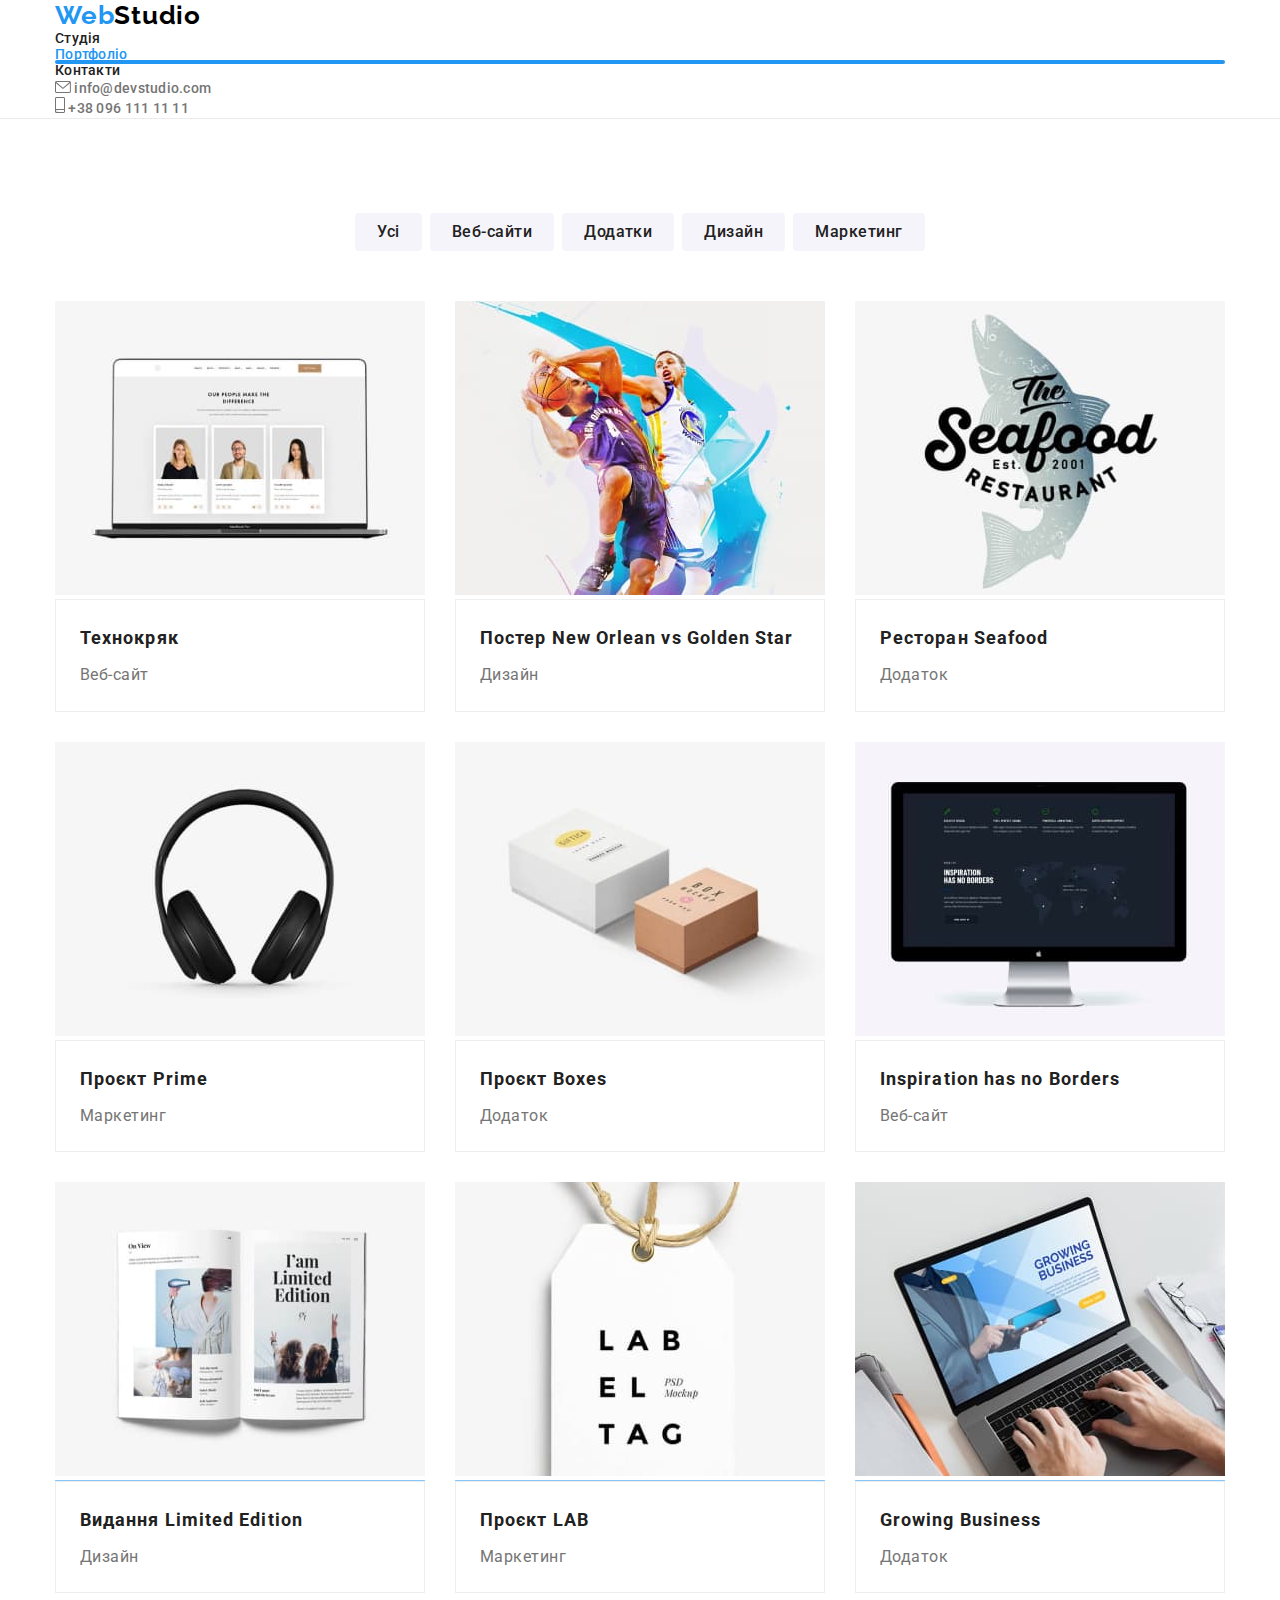
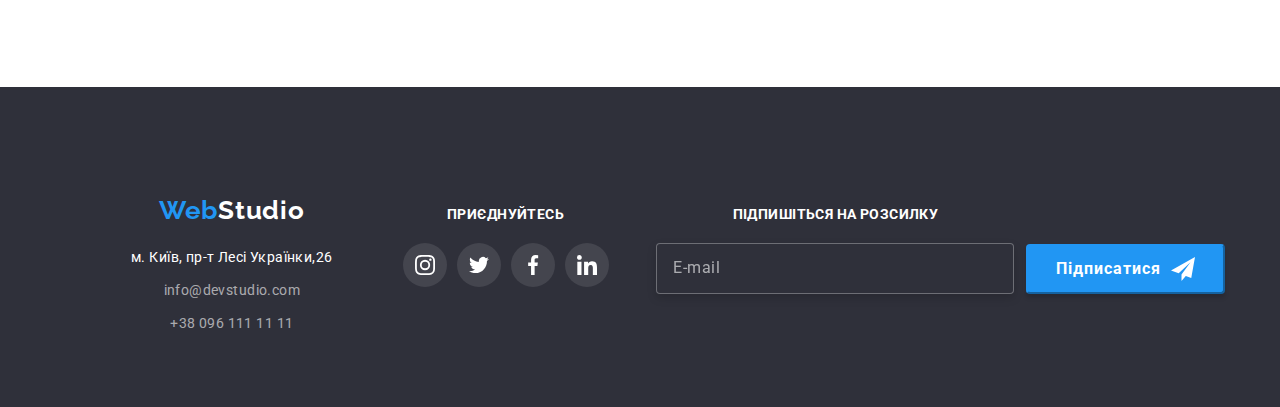
==== portfolio.html @ 5f6cb842 "Добавил адаптивку на index без модалки и хэдера" ====
<!DOCTYPE html>
<html lang="uk">
  <head>
    <meta charset="UTF-8" />
    <meta http-equiv="X-UA-Compatible" content="IE=edge" />
    <meta name="viewport" content="width=device-width, initial-scale=1.0" />
    <link
      href="https://fonts.googleapis.com/css2?family=Raleway:wght@700&family=Roboto:wght@400;500;700;900&display=swap"
      rel="stylesheet"
    />
    <link
      rel="stylesheet"
      href="https://cdnjs.cloudflare.com/ajax/libs/modern-normalize/1.1.0/modern-normalize.min.css"
    />
    <title>Portfolio</title>
    <link rel="stylesheet" href="./css/portfolio.min.css" />
  </head>
  <body>
    <header class="header">
      <div class="container header__main">
        <nav class="header__nav">
          <a href="./index.html" class="header__logo"><span class="web">Web</span>Studio</a>
          <ul class="header__site-nav list">
            <li class="header__items"><a href="./index.html" class="header__link">Студія</a></li>
            <!--pointers-->
            <li class="header__items"><a href="./portfolio.html" class="header__link header__link--current">Портфоліо</a></li>
            <li class="header__items"><a href="" class="header__link">Контакти</a></li>
          </ul>
        </nav>
        <ul class="header__contacts list">
          <li class="header__item">
            <a href="mailto:info@devstudio.com" class="header__meltel">
              <svg width="16px" height="12px" class="header__icons">
                <use href="./images/icons.svg#envelope"></use>
              </svg>
              info@devstudio.com</a
            >
          </li>
          <!--pointers-->
          <li class="header__item">
            <a href="tel:+380961111111" class="header__meltel">
              <svg width="10px" height="16px" class="header__icons">
                <use href="./images/icons.svg#smartphone"></use>
              </svg>
              +38 096 111 11 11</a
            >
          </li>
        </ul>
      </div>
    </header>
    <main>
      <section class="section buttons">
        <div class="container">
          <h1 class="visually-hidden">Приклади</h1>
          <ul class="list buttons__list flex">
            <li class="buttons__general"><button type="button" class="buttons__buttons">Усі</button></li>
            <li class="buttons__general"><button type="button" class="buttons__buttons">Веб-сайти</button></li>
            <li class="buttons__general"><button type="button" class="buttons__buttons">Додатки</button></li>
            <li class="buttons__general"><button type="button" class="buttons__buttons">Дизайн</button></li>
            <li class="buttons__general"><button type="button" class="buttons__buttons">Маркетинг</button></li>
          </ul>

          <ul class="list product flex">
            <li class="product__element">
              <a href="" class="product__link">
                <div class="product__item">
                  <img src="./images/imgp1.jpg" width="370" alt="комп'ютер" class="picture" />
                  <div class="product__overlay">
                    <p class="product__overlay-text">
                      Ресурс пропонує комплексні пропозиції з різним рівнем функціоналу та сервісів.
                      Все це дозволить відвідувачу отримати вичерпні відомості про компанію чи
                      приватну особу.
                    </p>
                  </div>
                </div>
                <div class="product__description">
                  <h2 class="product__description-title">Технокряк</h2>
                  <p class="product__meaning">Веб-сайт</p>
                </div>
              </a>
            </li>
            <li class="product__element">
              <a href="" class="product__link">
                <div class="product__item">
                  <img src="./images/imgp2.jpg" width="370" alt="комп'ютер" class="picture" />
                  <div class="product__overlay">
                    <p class="product__overlay-text">
                      Ресурс пропонує комплексні пропозиції з різним рівнем функціоналу та сервісів.
                      Все це дозволить відвідувачу отримати вичерпні відомості про компанію чи
                      приватну особу.
                    </p>
                  </div>
                </div>
                <div class="product__description">
                  <h2 class="product__description-title">Постер New Orlean vs Golden Star</h2>
                  <p class="product__meaning">Дизайн</p>
                </div>
              </a>
            </li>
            <li class="product__element">
              <a href="" class="product__link">
                <div class="product__item">
                  <img src="./images/imgp3.jpg" width="370" alt="комп'ютер" class="picture" />
                  <div class="product__overlay">
                    <p class="product__overlay-text">
                      Ресурс пропонує комплексні пропозиції з різним рівнем функціоналу та сервісів.
                      Все це дозволить відвідувачу отримати вичерпні відомості про компанію чи
                      приватну особу.
                    </p>
                  </div>
                </div>
                <div class="product__description">
                  <h2 class="product__description-title">Ресторан Seafood</h2>
                  <p class="product__meaning">Додаток</p>
                </div>
              </a>
            </li>
            <li class="product__element">
              <a href="" class="product__link">
                <div class="product__item">
                  <img src="./images/imgp4.jpg" width="370" alt="комп'ютер" class="picture" />
                  <div class="product__overlay">
                    <p class="product__overlay-text">
                      Ресурс пропонує комплексні пропозиції з різним рівнем функціоналу та сервісів.
                      Все це дозволить відвідувачу отримати вичерпні відомості про компанію чи
                      приватну особу.
                    </p>
                  </div>
                </div>
                <div class="product__description">
                  <h2 class="product__description-title">Проєкт Prime</h2>
                  <p class="product__meaning">Маркетинг</p>
                </div>
              </a>
            </li>
            <li class="product__element">
              <a href="" class="product__link">
                <div class="product__item">
                  <img src="./images/imgp5.jpg" width="370" alt="комп'ютер" class="picture" />
                  <div class="product__overlay">
                    <p class="product__overlay-text">
                      Ресурс пропонує комплексні пропозиції з різним рівнем функціоналу та сервісів.
                      Все це дозволить відвідувачу отримати вичерпні відомості про компанію чи
                      приватну особу.
                    </p>
                  </div>
                </div>
                <div class="product__description">
                  <h2 class="product__description-title">Проєкт Boxes</h2>
                  <p class="product__meaning">Додаток</p>
                </div>
              </a>
            </li>
            <li class="product__element">
              <a href="" class="product__link">
                <div class="product__item">
                  <img src="./images/imgp6.jpg" width="370" alt="комп'ютер" class="picture" />
                  <div class="product__overlay">
                    <p class="product__overlay-text">
                      Ресурс пропонує комплексні пропозиції з різним рівнем функціоналу та сервісів.
                      Все це дозволить відвідувачу отримати вичерпні відомості про компанію чи
                      приватну особу.
                    </p>
                  </div>
                </div>
                <div class="product__description">
                  <h2 class="product__description-title">Inspiration has no Borders</h2>
                  <p class="product__meaning">Веб-сайт</p>
                </div>
              </a>
            </li>
            <li class="product__element">
              <a href="" class="product__link">
                <div class="product__item">
                  <img src="./images/imgp7.jpg" width="370" alt="комп'ютер" class="picture" />
                  <div class="product__overlay">
                    <p class="product__overlay-text">
                      Ресурс пропонує комплексні пропозиції з різним рівнем функціоналу та сервісів.
                      Все це дозволить відвідувачу отримати вичерпні відомості про компанію чи
                      приватну особу.
                    </p>
                  </div>
                </div>
                <div class="product__description">
                  <h2 class="product__description-title">Видання Limited Edition</h2>
                  <p class="product__meaning">Дизайн</p>
                </div>
              </a>
            </li>
            <li class="product__element">
              <a href="" class="product__link">
                <div class="product__item">
                  <img src="./images/imgp8.jpg" width="370" alt="комп'ютер" class="picture" />
                  <div class="product__overlay">
                    <p class="product__overlay-text">
                      Ресурс пропонує комплексні пропозиції з різним рівнем функціоналу та сервісів.
                      Все це дозволить відвідувачу отримати вичерпні відомості про компанію чи
                      приватну особу.
                    </p>
                  </div>
                </div>
                <div class="product__description">
                  <h2 class="product__description-title">Проєкт LAB</h2>
                  <p class="product__meaning">Маркетинг</p>
                </div>
              </a>
            </li>
            <li class="product__element" class="but-sec">
              <a href="" class="product__link">
                <div class="product__item">
                  <img src="./images/imgp9.jpg" width="370" alt="комп'ютер" class="picture" />
                  <div class="product__overlay">
                    <p class="product__overlay-text">
                      Ресурс пропонує комплексні пропозиції з різним рівнем функціоналу та сервісів.
                      Все це дозволить відвідувачу отримати вичерпні відомості про компанію чи
                      приватну особу.
                    </p>
                  </div>
                </div>
                <div class="product__description">
                  <h2 class="product__description-title">Growing Business</h2>
                  <p class="product__meaning">Додаток</p>
                </div>
              </a>
            </li>
          </ul>
        </div>
      </section>
    </main>
    <footer class="footer">
      <div class="container footer__flex">
        <div class="footer__firstdiv">
          <a href="./index.html" class="footer__logo"><span class="web">Web</span>Studio</a>
          <address class="footer__address">
            <ul class="footer__address-list list">
              <li class="footer__map">
                <a
                  href="https://goo.gl/maps/CPtrU1FHBa2aNyZL9"
                  target="_blank"
                  rel="noopener noreferrer"
                  class="footer__map-link"
                  >м. Київ, пр-т Лесі Українки,26</a
                >
              </li>
              <li class="footer__map">
                <a href="mailto:info@devstudio.com" class="footer__meltel">info@devstudio.com</a>
              </li>
              <li class="footer__map">
                <a href="tel:+380961111111" class="footer__meltel">+38 096 111 11 11</a>
              </li>
            </ul>
          </address>
        </div>
        <div class="footer__join">
          <h3 class="footer__join-header">приєднуйтесь</h3>
          <ul class="list footer__sociallinks">
            <li>
              <a href="" class="footer__socialicon">
                <svg width="20px" height="20px" class="footer__socialnetworks">
                  <use href="./images/icons.svg#instagram"></use>
                </svg>
              </a>
            </li>
            <li>
              <a href="" class="footer__socialicon">
                <svg width="20px" height="20px" class="footer__socialnetworks">
                  <use href="./images/icons.svg#twitter"></use>
                </svg>
              </a>
            </li>
            <li>
              <a href="" class="footer__socialicon">
                <svg width="20px" height="20px" class="footer__socialnetworks">
                  <use href="./images/icons.svg#facebook"></use>
                </svg>
              </a>
            </li>
            <li>
              <a href="" class="footer__socialicon">
                <svg width="20px" height="20px" class="footer__socialnetworks">
                  <use href="./images/icons.svg#linkedin"></use>
                </svg>
              </a>
            </li>
          </ul>
        </div>
        <div class="footer__mailing-list">
          <form class="footer__form">
            <div class="footer__input-general">
              <h3 class="footer__form-title">Підпишіться на розсилку</h3>
              <input type="email" name="mail" id="mail" placeholder="E-mail" class="footer__input" />
            </div>
            <button type="submit" class="footer__submit-but">
              Підписатися
              <svg width="24px" height="24px" class="footer__submit-icon">
                <use href="./images/icons.svg#send"></use>
              </svg>
            </button>
          </form>
        </div>
      </div>
    </footer>
  </body>
</html>
---- css/portfolio.min.css ----
:root{--primary-text-color: #757575;--accent-color: #2196f3;--white: #ffffff;--black: #000000;--background: #2f303a;--title: #212121;--button: #f5f4fa;--footer-meltel: rgba(255, 255, 255, 0.6);--button-inactive: #188ce8;--icons: #afb1b8;--icons-foot: rgba(255, 255, 255, 0.1);--transition-duration: 250ms;--transition-timing-function: cubic-bezier(0.4, 0, 0.2, 1)}.visually-hidden{position:absolute;white-space:nowrap;width:1px;height:1px;overflow:hidden;border:0;padding:0;clip:rect(0 0 0 0);-webkit-clip-path:inset(50%);clip-path:inset(50%);margin:-1px}.list{padding:0;margin:0;list-style:none}p,h1,h2,h3,ul{padding:0;margin:0}body{color:var(--primary-text-color);background-color:var(--white);font-family:Roboto,sans-serif}.web{color:var(--accent-color)}input,textarea{outline:none}.section{padding-top:60px;padding-bottom:60px}@media screen and (min-width: 1200px){.section{padding-top:94px;padding-bottom:94px}}.flex{display:-webkit-box;display:-ms-flexbox;display:flex;-ms-flex-wrap:wrap;flex-wrap:wrap}@media screen and (min-width: 1200px){.flex{display:-webkit-box;display:-ms-flexbox;display:flex}}.title{margin-bottom:30px;color:var(--title);font-weight:700;font-size:28px;line-height:1.18;text-align:center;letter-spacing:.03em}@media screen and (min-width: 1200px){.title{margin-bottom:30px;font-size:36px;line-height:1.2}}.container{margin-left:auto;margin-right:auto;padding-left:15px;padding-right:15px}@media screen and (min-width: 480px){.container{width:480px}}@media screen and (min-width: 768px){.container{width:768px}}@media screen and (min-width: 1200px){.container{width:1200px}}.header{border-bottom:1px solid #ececec}.header__logo{color:var(--black);font-family:"Raleway",sans-serif;font-style:normal;font-weight:700;font-size:26px;line-height:1.2;letter-spacing:.03em;text-decoration:none}.header__link{position:relative;display:block;color:var(--title);font-weight:500;font-size:14px;line-height:1.14;letter-spacing:.02em;text-decoration:none;-webkit-transition:color var(--transition-duration) var(--transition-timing-function);transition:color var(--transition-duration) var(--transition-timing-function)}.header__link:hover,.header__link:focus{color:var(--accent-color)}.header__link--current{color:var(--accent-color)}.header__link::after{display:block;position:absolute;bottom:-1px;left:0;content:"";width:100%;height:4px;background:var(--accent-color);border-radius:2px;opacity:0;-webkit-transition:opacity var(--transition-duration) var(--transition-timing-function);transition:opacity var(--transition-duration) var(--transition-timing-function)}.header__link--current.header__link::after{opacity:1}.header__contacts{margin-left:auto}.header__meltel{color:var(--primary-text-color);font-weight:500;font-size:14px;line-height:1.14;letter-spacing:.02em;text-decoration:none;-webkit-transition:color var(--transition-duration) var(--transition-timing-function);transition:color var(--transition-duration) var(--transition-timing-function)}.header__meltel:hover,.header__meltel:focus{color:var(--accent-color)}.header__icons{fill:currentColor}.buttons__buttons{padding:6px 22px;display:inline-block;border-radius:4px;border:var(--button);color:var(--title);background-color:var(--button);cursor:pointer;font-family:inherit;font-weight:500;font-size:16px;line-height:26px;text-align:center;letter-spacing:.03em;-webkit-transition-property:border,color,background-color,-webkit-box-shadow;transition-property:border,color,background-color,-webkit-box-shadow;transition-property:border,color,background-color,box-shadow;transition-property:border,color,background-color,box-shadow,-webkit-box-shadow;-webkit-transition-duration:var(--transition-duration);transition-duration:var(--transition-duration);-webkit-transition-timing-function:var(--transition-timing-function);transition-timing-function:var(--transition-timing-function)}.buttons__buttons:hover,.buttons__buttons:focus{border:var(--accent-color);color:var(--white);background-color:var(--accent-color);-webkit-box-shadow:0px 3px 1px rgba(0,0,0,.1),0px 1px 2px rgba(0,0,0,.08),0px 2px 2px rgba(0,0,0,.12);box-shadow:0px 3px 1px rgba(0,0,0,.1),0px 1px 2px rgba(0,0,0,.08),0px 2px 2px rgba(0,0,0,.12)}.buttons__general:not(:last-child){margin-right:8px}.buttons__list{margin-bottom:50px;-webkit-box-pack:center;-ms-flex-pack:center;justify-content:center}.product__description-title{margin-bottom:4px;color:var(--title);font-weight:700;font-size:18px;line-height:2;letter-spacing:.06em}.product__meaning{color:var(--primary-text-color);font-weight:400;font-size:16px;line-height:1.9;letter-spacing:.03em}.product__description{padding:20px 24px;background:var(--white);border:1px solid #eee}.product{-ms-flex-wrap:wrap;flex-wrap:wrap}.product__element{width:370px;margin-right:30px;margin-bottom:30px}.product__element:nth-child(3n){margin-right:0}.product__element:nth-last-child(-n+3){margin-bottom:0}.product__link{display:block;text-decoration:none;-webkit-transition:-webkit-box-shadow var(--transition-duration) var(--transition-timing-function);transition:-webkit-box-shadow var(--transition-duration) var(--transition-timing-function);transition:box-shadow var(--transition-duration) var(--transition-timing-function);transition:box-shadow var(--transition-duration) var(--transition-timing-function), -webkit-box-shadow var(--transition-duration) var(--transition-timing-function)}.product__link:hover,.product__link:focus{-webkit-box-shadow:0px 1px 1px rgba(0,0,0,.12),0px 4px 4px rgba(0,0,0,.06),1px 4px 6px rgba(0,0,0,.16);box-shadow:0px 1px 1px rgba(0,0,0,.12),0px 4px 4px rgba(0,0,0,.06),1px 4px 6px rgba(0,0,0,.16)}.product__item{position:relative;overflow:hidden}.product__overlay{position:absolute;padding:63px 24px;top:0;left:0;width:100%;height:100%;color:var(--white);background:rgba(33,150,243,.9);-webkit-transform:translateY(100%);transform:translateY(100%);-webkit-transition:-webkit-transform var(--transition-duration) var(--transition-timing-function);transition:-webkit-transform var(--transition-duration) var(--transition-timing-function);transition:transform var(--transition-duration) var(--transition-timing-function);transition:transform var(--transition-duration) var(--transition-timing-function), -webkit-transform var(--transition-duration) var(--transition-timing-function)}.product__link:hover .product__overlay{-webkit-transform:translateY(0);transform:translateY(0)}.product__link:focus .product__overlay{-webkit-transform:translateY(0);transform:translateY(0)}.product__overlay-text{font-weight:400;font-size:18px;line-height:1.6;letter-spacing:.03em}.footer{text-align:center;padding-top:60px;padding-bottom:60px;background:var(--background)}.footer__logo{display:inline-block;margin-bottom:28px;color:var(--white);font-family:"Raleway",sans-serif;font-style:normal;font-weight:700;font-size:24px;line-height:1.17;letter-spacing:.03em;text-decoration:none}@media screen and (min-width: 1200px){.footer__logo{font-size:26px;line-height:1.2;margin-bottom:20px}}@media screen and (min-width: 768px){.footer__firstdiv{margin-left:76px}}.footer__address{font-family:Roboto,sans-serif;font-style:normal;font-weight:400;font-size:14px;line-height:1.7;letter-spacing:.03em}.footer__map-link{color:var(--white);text-decoration:none;-webkit-transition:color var(--transition-duration) var(--transition-timing-function);transition:color var(--transition-duration) var(--transition-timing-function)}.footer__map-link:hover,.footer__map-link:focus{color:var(--accent-color)}.footer__meltel{color:var(--footer-meltel);text-decoration:none;-webkit-transition:color var(--transition-duration) var(--transition-timing-function);transition:color var(--transition-duration) var(--transition-timing-function)}.footer__meltel:hover,.footer__meltel:focus{color:var(--accent-color)}.footer__map:not(:last-child){margin-bottom:12px}@media screen and (min-width: 1200px){.footer__map:not(:last-child){margin-bottom:9px}}@media screen and (min-width: 768px){.footer__flex{display:-webkit-box;display:-ms-flexbox;display:flex;-ms-flex-wrap:wrap;flex-wrap:wrap;-webkit-box-align:baseline;-ms-flex-align:baseline;align-items:baseline}}@media screen and (min-width: 1200px){.footer__flex{display:-webkit-box;display:-ms-flexbox;display:flex;-webkit-box-align:baseline;-ms-flex-align:baseline;align-items:baseline}}.footer__sociallinks{display:-webkit-box;display:-ms-flexbox;display:flex}.footer__join{margin-top:60px;margin-bottom:60px}@media screen and (min-width: 768px){.footer__join{margin-left:165px}}@media screen and (min-width: 1200px){.footer__join{margin-left:70px}}.footer__join-header{font-family:"Roboto";font-style:normal;font-weight:700;font-size:14px;line-height:1.14;letter-spacing:.03em;text-transform:uppercase;color:var(--white);margin-bottom:20px}.footer__sociallinks{display:-webkit-box;display:-ms-flexbox;display:flex;margin:0;gap:10px;-webkit-box-pack:center;-ms-flex-pack:center;justify-content:center}.footer__socialicon{display:-webkit-box;display:-ms-flexbox;display:flex;width:44px;height:44px;border-radius:50%;background-color:var(--icons-foot);-webkit-box-pack:center;-ms-flex-pack:center;justify-content:center;-webkit-box-align:center;-ms-flex-align:center;align-items:center;-webkit-transition:background-color var(--transition-duration) var(--transition-timing-function);transition:background-color var(--transition-duration) var(--transition-timing-function)}.footer__socialicon:hover,.footer__socialicon:focus{background-color:var(--accent-color)}.footer__socialnetworks{fill:var(--white);-webkit-transition:fill 250ms cubic-bezier(0.4, 0, 0.2, 1);transition:fill 250ms cubic-bezier(0.4, 0, 0.2, 1)}.footer__socialicon:focus .footer__socialnetworks{fill:var(--white)}.footer__socialicon:hover .footer__socialnetworks{fill:var(--white)}@media screen and (min-width: 768px)and (max-width: 1199px){.footer__mailing-list{margin:auto;margin-top:60px}}@media screen and (min-width: 1200px){.footer__mailing-list{margin-left:auto}}@media screen and (min-width: 1200px){.footer__form{display:-webkit-box;display:-ms-flexbox;display:flex}}.footer__form-title{font-weight:700;font-size:14px;line-height:1.14;letter-spacing:.03em;text-transform:uppercase;color:var(--white);margin-bottom:20px}.footer__input{width:100%;border:1px solid rgba(255,255,255,.3);-webkit-filter:drop-shadow(0px 4px 4px rgba(0, 0, 0, 0.15));filter:drop-shadow(0px 4px 4px rgba(0, 0, 0, 0.15));border-radius:4px;padding:15.2px 16px;background:var(--background);margin-bottom:20px}.footer__input::-webkit-input-placeholder{font-weight:400;font-size:16px;line-height:1.25;letter-spacing:.03em;color:rgba(255,255,255,.6)}.footer__input::-moz-placeholder{font-weight:400;font-size:16px;line-height:1.25;letter-spacing:.03em;color:rgba(255,255,255,.6)}.footer__input:-ms-input-placeholder{font-weight:400;font-size:16px;line-height:1.25;letter-spacing:.03em;color:rgba(255,255,255,.6)}.footer__input::-ms-input-placeholder{font-weight:400;font-size:16px;line-height:1.25;letter-spacing:.03em;color:rgba(255,255,255,.6)}.footer__input::placeholder{font-weight:400;font-size:16px;line-height:1.25;letter-spacing:.03em;color:rgba(255,255,255,.6)}.footer__input:focus{color:var(--white)}@media screen and (min-width: 768px){.footer__input{width:450px}}@media screen and (min-width: 1200px){.footer__input{width:358px;margin-bottom:0}}.footer__submit-but{background-color:var(--accent-color);-webkit-box-shadow:0px 4px 4px rgba(0,0,0,.15);box-shadow:0px 4px 4px rgba(0,0,0,.15);border-radius:4px;border-color:var(--accent-color);font-weight:700;font-size:16px;line-height:1.9;text-align:center;letter-spacing:.06em;color:#fff;padding:10px 28px;display:-webkit-box;display:-ms-flexbox;display:flex;-webkit-box-align:center;-ms-flex-align:center;align-items:center;margin:auto;height:50px;cursor:pointer;-webkit-transition:background-color var(--transition-duration) var(--transition-timing-function);transition:background-color var(--transition-duration) var(--transition-timing-function)}.footer__submit-but:hover,.footer__submit-but:focus{background-color:#188ce8}@media screen and (min-width: 1200px){.footer__submit-but{margin:0;-ms-flex-item-align:end;align-self:flex-end;margin-left:12px}}.footer__submit-icon{fill:var(--white);margin-left:10px}/*# sourceMappingURL=portfolio.min.css.map */
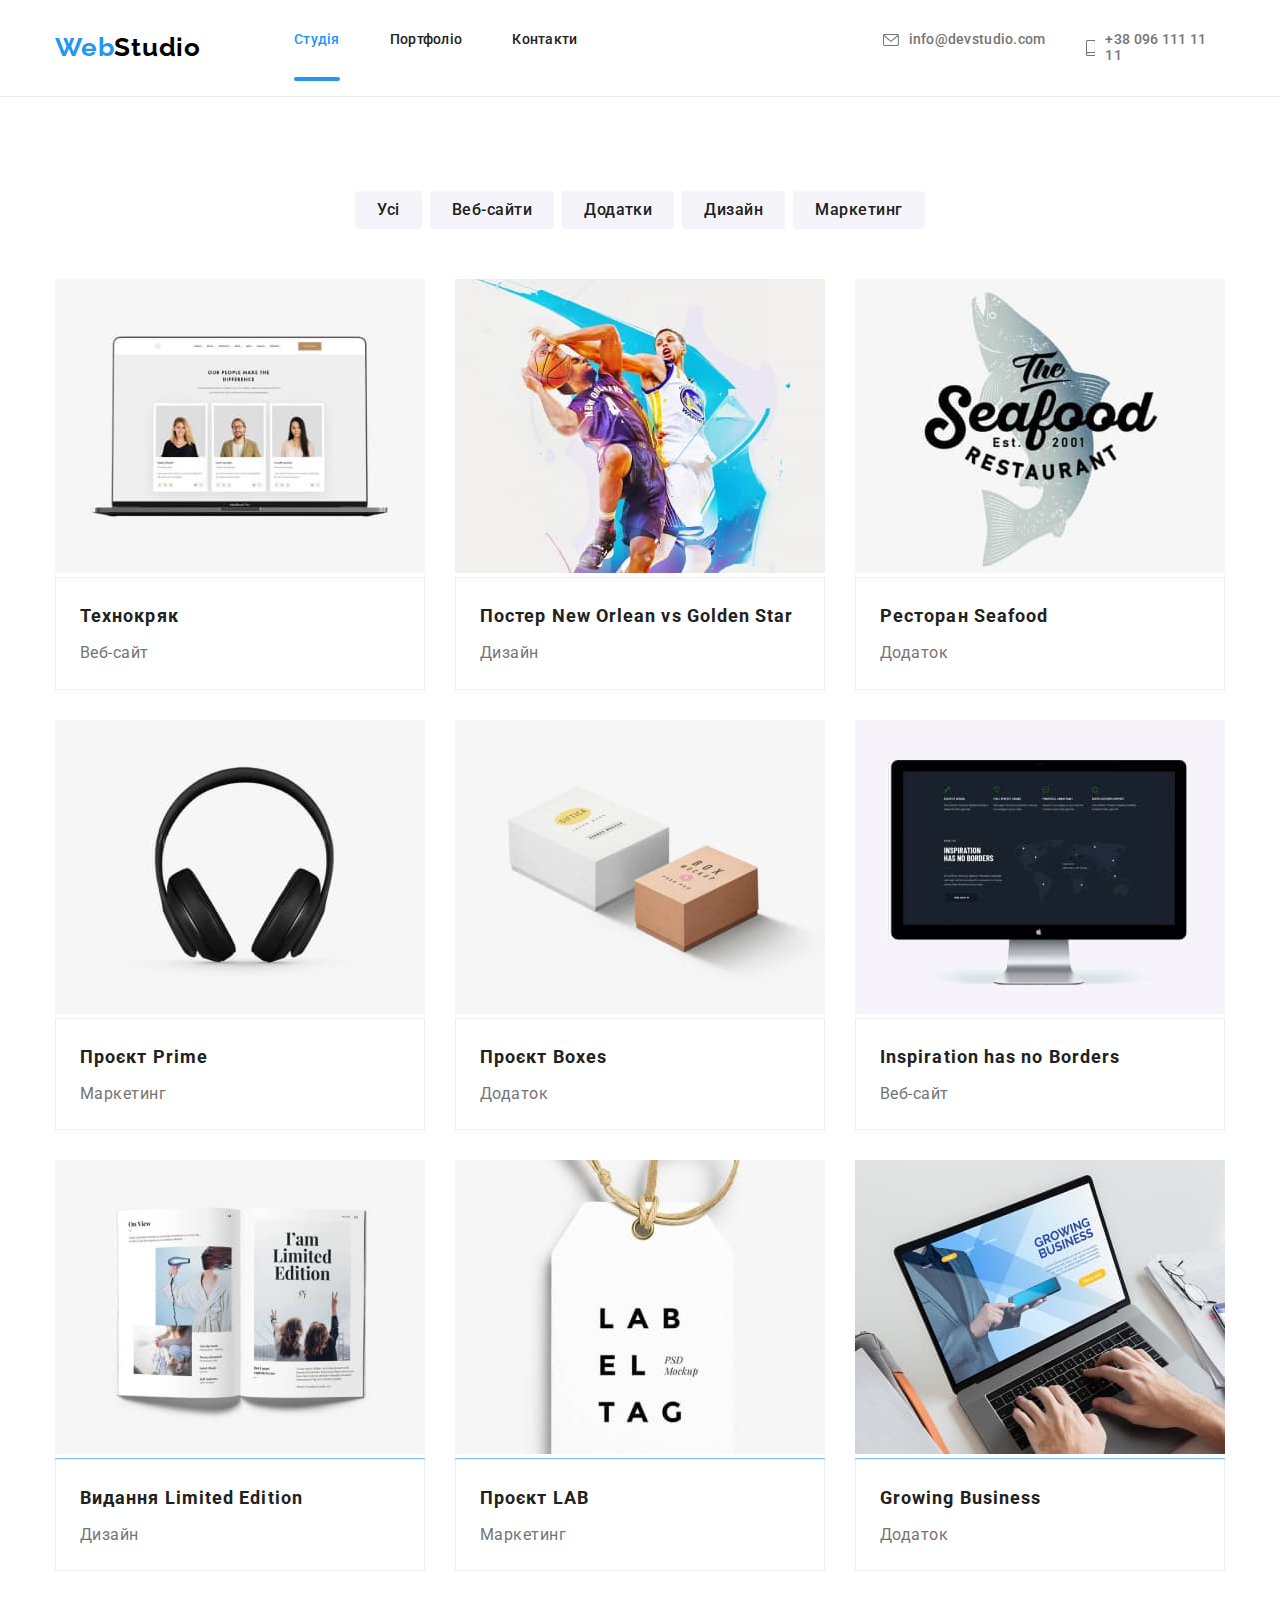
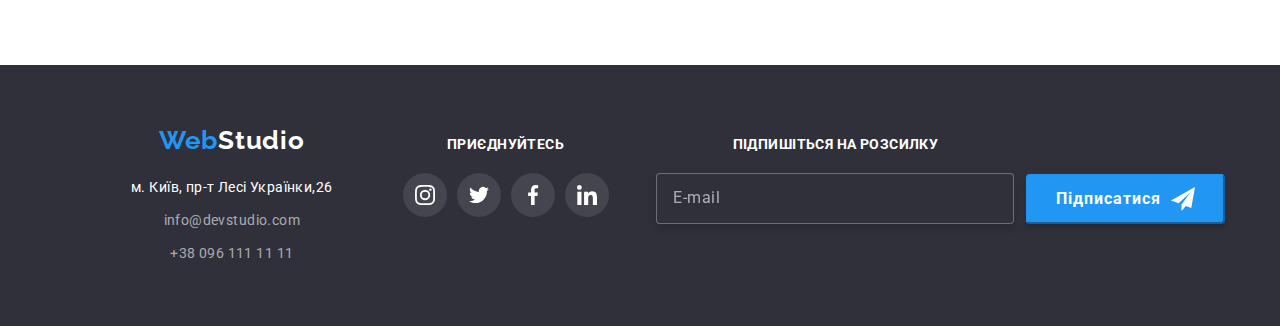
==== commit 5586f2d9: "Сделал хэдер адаптивным" ====
--- a/portfolio.html
+++ b/portfolio.html
@@ -18,25 +18,66 @@
   <body>
     <header class="header">
       <div class="container header__main">
-        <nav class="header__nav">
+        <div class="header__mobileopen">
           <a href="./index.html" class="header__logo"><span class="web">Web</span>Studio</a>
+          <button type="button" class="header__menu-button js-open-menu"
+            aria-expanded="false"
+            aria-controls="mobile-menu">
+            <svg width="40px" height="40px" aria-label="Перемикач мобільного меню">
+              <use class="header__icon-menu" href="./images/icons.svg#menu"></use>
+            </svg>
+          </button>
+        </div>
+        <div class="header__menu">
           <ul class="header__site-nav list">
-            <li class="header__items"><a href="./index.html" class="header__link">Студія</a></li>
-            <!--pointers-->
-            <li class="header__items"><a href="./portfolio.html" class="header__link header__link--current">Портфоліо</a></li>
+            <li class="header__items">
+              <a href="./index.html" class="header__link header__link--current">Студія</a>
+            </li>
+            <li class="header__items">
+              <a href="./portfolio.html" class="header__link">Портфоліо</a>
+            </li>
             <li class="header__items"><a href="" class="header__link">Контакти</a></li>
           </ul>
-        </nav>
+          <ul class="header__contacts list">
+            <li class="header__item">
+              <a href="mailto:info@devstudio.com" class="header__meltel">
+                <svg width="16px" height="12px" class="header__icons">
+                  <use href="./images/icons.svg#envelope"></use>
+                </svg>
+                info@devstudio.com</a
+              >
+            </li>
+            <li class="header__item">
+              <a href="tel:+380961111111" class="header__meltel">
+                <svg width="10px" height="16px" class="header__icons">
+                  <use href="./images/icons.svg#smartphone"></use>
+                </svg>
+                +38 096 111 11 11</a
+              >
+            </li>
+      </div>        
+        </div>
+    </header>
+
+    <div class="menu-container js-menu-container" id="mobile-menu">
+      <button class="header__menu-button js-close-menu">
+        <svg width="40px" height="40px" aria-label="Перемикач мобільного меню">
+          <use class="header__icon-cross" href="./images/icons.svg#closehead"></use>
+        </svg>
+      </button>
+
+      <div class="header__mobile-menu">
+        <ul class="header__site-nav list">
+          <li class="header__items">
+            <a href="./index.html" class="header__link header__link--current">Студія</a>
+          </li>
+            <!--pointers-->
+          <li class="header__items">
+            <a href="./portfolio.html" class="header__link">Портфоліо</a>
+          </li>
+          <li class="header__items"><a href="" class="header__link">Контакти</a></li>
+        </ul>
         <ul class="header__contacts list">
-          <li class="header__item">
-            <a href="mailto:info@devstudio.com" class="header__meltel">
-              <svg width="16px" height="12px" class="header__icons">
-                <use href="./images/icons.svg#envelope"></use>
-              </svg>
-              info@devstudio.com</a
-            >
-          </li>
-          <!--pointers-->
           <li class="header__item">
             <a href="tel:+380961111111" class="header__meltel">
               <svg width="10px" height="16px" class="header__icons">
@@ -45,9 +86,24 @@
               +38 096 111 11 11</a
             >
           </li>
+          <li class="header__item">
+            <a href="mailto:info@devstudio.com" class="header__meltel header__mel">
+              <svg width="16px" height="12px" class="header__icons">
+                <use href="./images/icons.svg#envelope"></use>
+              </svg>
+              info@devstudio.com</a
+            >
+          </li>
+          <!--pointers-->
+        </ul>
+        <ul class="header__social-menu list">
+          <li class="header__socials-item"><a href="" class="header__social-item">Instagram</a></li>
+          <li class="header__socials-item"><a href="" class="header__social-item">Twitter</a></li>
+          <li class="header__socials-item"><a href="" class="header__social-item">Facebook</a></li>
+          <li class="header__socials-item"><a href="" class="header__social-item">LinkedIn</a></li>
         </ul>
       </div>
-    </header>
+    </div>
     <main>
       <section class="section buttons">
         <div class="container">
@@ -300,5 +356,6 @@
         </div>
       </div>
     </footer>
+    <script src="./js/mobile-menu.js"></script>
   </body>
 </html>
--- a/css/portfolio.min.css
+++ b/css/portfolio.min.css
@@ -1 +1 @@
-:root{--primary-text-color: #757575;--accent-color: #2196f3;--white: #ffffff;--black: #000000;--background: #2f303a;--title: #212121;--button: #f5f4fa;--footer-meltel: rgba(255, 255, 255, 0.6);--button-inactive: #188ce8;--icons: #afb1b8;--icons-foot: rgba(255, 255, 255, 0.1);--transition-duration: 250ms;--transition-timing-function: cubic-bezier(0.4, 0, 0.2, 1)}.visually-hidden{position:absolute;white-space:nowrap;width:1px;height:1px;overflow:hidden;border:0;padding:0;clip:rect(0 0 0 0);-webkit-clip-path:inset(50%);clip-path:inset(50%);margin:-1px}.list{padding:0;margin:0;list-style:none}p,h1,h2,h3,ul{padding:0;margin:0}body{color:var(--primary-text-color);background-color:var(--white);font-family:Roboto,sans-serif}.web{color:var(--accent-color)}input,textarea{outline:none}.section{padding-top:60px;padding-bottom:60px}@media screen and (min-width: 1200px){.section{padding-top:94px;padding-bottom:94px}}.flex{display:-webkit-box;display:-ms-flexbox;display:flex;-ms-flex-wrap:wrap;flex-wrap:wrap}@media screen and (min-width: 1200px){.flex{display:-webkit-box;display:-ms-flexbox;display:flex}}.title{margin-bottom:30px;color:var(--title);font-weight:700;font-size:28px;line-height:1.18;text-align:center;letter-spacing:.03em}@media screen and (min-width: 1200px){.title{margin-bottom:30px;font-size:36px;line-height:1.2}}.container{margin-left:auto;margin-right:auto;padding-left:15px;padding-right:15px}@media screen and (min-width: 480px){.container{width:480px}}@media screen and (min-width: 768px){.container{width:768px}}@media screen and (min-width: 1200px){.container{width:1200px}}.header{border-bottom:1px solid #ececec}.header__logo{color:var(--black);font-family:"Raleway",sans-serif;font-style:normal;font-weight:700;font-size:26px;line-height:1.2;letter-spacing:.03em;text-decoration:none}.header__link{position:relative;display:block;color:var(--title);font-weight:500;font-size:14px;line-height:1.14;letter-spacing:.02em;text-decoration:none;-webkit-transition:color var(--transition-duration) var(--transition-timing-function);transition:color var(--transition-duration) var(--transition-timing-function)}.header__link:hover,.header__link:focus{color:var(--accent-color)}.header__link--current{color:var(--accent-color)}.header__link::after{display:block;position:absolute;bottom:-1px;left:0;content:"";width:100%;height:4px;background:var(--accent-color);border-radius:2px;opacity:0;-webkit-transition:opacity var(--transition-duration) var(--transition-timing-function);transition:opacity var(--transition-duration) var(--transition-timing-function)}.header__link--current.header__link::after{opacity:1}.header__contacts{margin-left:auto}.header__meltel{color:var(--primary-text-color);font-weight:500;font-size:14px;line-height:1.14;letter-spacing:.02em;text-decoration:none;-webkit-transition:color var(--transition-duration) var(--transition-timing-function);transition:color var(--transition-duration) var(--transition-timing-function)}.header__meltel:hover,.header__meltel:focus{color:var(--accent-color)}.header__icons{fill:currentColor}.buttons__buttons{padding:6px 22px;display:inline-block;border-radius:4px;border:var(--button);color:var(--title);background-color:var(--button);cursor:pointer;font-family:inherit;font-weight:500;font-size:16px;line-height:26px;text-align:center;letter-spacing:.03em;-webkit-transition-property:border,color,background-color,-webkit-box-shadow;transition-property:border,color,background-color,-webkit-box-shadow;transition-property:border,color,background-color,box-shadow;transition-property:border,color,background-color,box-shadow,-webkit-box-shadow;-webkit-transition-duration:var(--transition-duration);transition-duration:var(--transition-duration);-webkit-transition-timing-function:var(--transition-timing-function);transition-timing-function:var(--transition-timing-function)}.buttons__buttons:hover,.buttons__buttons:focus{border:var(--accent-color);color:var(--white);background-color:var(--accent-color);-webkit-box-shadow:0px 3px 1px rgba(0,0,0,.1),0px 1px 2px rgba(0,0,0,.08),0px 2px 2px rgba(0,0,0,.12);box-shadow:0px 3px 1px rgba(0,0,0,.1),0px 1px 2px rgba(0,0,0,.08),0px 2px 2px rgba(0,0,0,.12)}.buttons__general:not(:last-child){margin-right:8px}.buttons__list{margin-bottom:50px;-webkit-box-pack:center;-ms-flex-pack:center;justify-content:center}.product__description-title{margin-bottom:4px;color:var(--title);font-weight:700;font-size:18px;line-height:2;letter-spacing:.06em}.product__meaning{color:var(--primary-text-color);font-weight:400;font-size:16px;line-height:1.9;letter-spacing:.03em}.product__description{padding:20px 24px;background:var(--white);border:1px solid #eee}.product{-ms-flex-wrap:wrap;flex-wrap:wrap}.product__element{width:370px;margin-right:30px;margin-bottom:30px}.product__element:nth-child(3n){margin-right:0}.product__element:nth-last-child(-n+3){margin-bottom:0}.product__link{display:block;text-decoration:none;-webkit-transition:-webkit-box-shadow var(--transition-duration) var(--transition-timing-function);transition:-webkit-box-shadow var(--transition-duration) var(--transition-timing-function);transition:box-shadow var(--transition-duration) var(--transition-timing-function);transition:box-shadow var(--transition-duration) var(--transition-timing-function), -webkit-box-shadow var(--transition-duration) var(--transition-timing-function)}.product__link:hover,.product__link:focus{-webkit-box-shadow:0px 1px 1px rgba(0,0,0,.12),0px 4px 4px rgba(0,0,0,.06),1px 4px 6px rgba(0,0,0,.16);box-shadow:0px 1px 1px rgba(0,0,0,.12),0px 4px 4px rgba(0,0,0,.06),1px 4px 6px rgba(0,0,0,.16)}.product__item{position:relative;overflow:hidden}.product__overlay{position:absolute;padding:63px 24px;top:0;left:0;width:100%;height:100%;color:var(--white);background:rgba(33,150,243,.9);-webkit-transform:translateY(100%);transform:translateY(100%);-webkit-transition:-webkit-transform var(--transition-duration) var(--transition-timing-function);transition:-webkit-transform var(--transition-duration) var(--transition-timing-function);transition:transform var(--transition-duration) var(--transition-timing-function);transition:transform var(--transition-duration) var(--transition-timing-function), -webkit-transform var(--transition-duration) var(--transition-timing-function)}.product__link:hover .product__overlay{-webkit-transform:translateY(0);transform:translateY(0)}.product__link:focus .product__overlay{-webkit-transform:translateY(0);transform:translateY(0)}.product__overlay-text{font-weight:400;font-size:18px;line-height:1.6;letter-spacing:.03em}.footer{text-align:center;padding-top:60px;padding-bottom:60px;background:var(--background)}.footer__logo{display:inline-block;margin-bottom:28px;color:var(--white);font-family:"Raleway",sans-serif;font-style:normal;font-weight:700;font-size:24px;line-height:1.17;letter-spacing:.03em;text-decoration:none}@media screen and (min-width: 1200px){.footer__logo{font-size:26px;line-height:1.2;margin-bottom:20px}}@media screen and (min-width: 768px){.footer__firstdiv{margin-left:76px}}.footer__address{font-family:Roboto,sans-serif;font-style:normal;font-weight:400;font-size:14px;line-height:1.7;letter-spacing:.03em}.footer__map-link{color:var(--white);text-decoration:none;-webkit-transition:color var(--transition-duration) var(--transition-timing-function);transition:color var(--transition-duration) var(--transition-timing-function)}.footer__map-link:hover,.footer__map-link:focus{color:var(--accent-color)}.footer__meltel{color:var(--footer-meltel);text-decoration:none;-webkit-transition:color var(--transition-duration) var(--transition-timing-function);transition:color var(--transition-duration) var(--transition-timing-function)}.footer__meltel:hover,.footer__meltel:focus{color:var(--accent-color)}.footer__map:not(:last-child){margin-bottom:12px}@media screen and (min-width: 1200px){.footer__map:not(:last-child){margin-bottom:9px}}@media screen and (min-width: 768px){.footer__flex{display:-webkit-box;display:-ms-flexbox;display:flex;-ms-flex-wrap:wrap;flex-wrap:wrap;-webkit-box-align:baseline;-ms-flex-align:baseline;align-items:baseline}}@media screen and (min-width: 1200px){.footer__flex{display:-webkit-box;display:-ms-flexbox;display:flex;-webkit-box-align:baseline;-ms-flex-align:baseline;align-items:baseline}}.footer__sociallinks{display:-webkit-box;display:-ms-flexbox;display:flex}.footer__join{margin-top:60px;margin-bottom:60px}@media screen and (min-width: 768px){.footer__join{margin-left:165px}}@media screen and (min-width: 1200px){.footer__join{margin-left:70px}}.footer__join-header{font-family:"Roboto";font-style:normal;font-weight:700;font-size:14px;line-height:1.14;letter-spacing:.03em;text-transform:uppercase;color:var(--white);margin-bottom:20px}.footer__sociallinks{display:-webkit-box;display:-ms-flexbox;display:flex;margin:0;gap:10px;-webkit-box-pack:center;-ms-flex-pack:center;justify-content:center}.footer__socialicon{display:-webkit-box;display:-ms-flexbox;display:flex;width:44px;height:44px;border-radius:50%;background-color:var(--icons-foot);-webkit-box-pack:center;-ms-flex-pack:center;justify-content:center;-webkit-box-align:center;-ms-flex-align:center;align-items:center;-webkit-transition:background-color var(--transition-duration) var(--transition-timing-function);transition:background-color var(--transition-duration) var(--transition-timing-function)}.footer__socialicon:hover,.footer__socialicon:focus{background-color:var(--accent-color)}.footer__socialnetworks{fill:var(--white);-webkit-transition:fill 250ms cubic-bezier(0.4, 0, 0.2, 1);transition:fill 250ms cubic-bezier(0.4, 0, 0.2, 1)}.footer__socialicon:focus .footer__socialnetworks{fill:var(--white)}.footer__socialicon:hover .footer__socialnetworks{fill:var(--white)}@media screen and (min-width: 768px)and (max-width: 1199px){.footer__mailing-list{margin:auto;margin-top:60px}}@media screen and (min-width: 1200px){.footer__mailing-list{margin-left:auto}}@media screen and (min-width: 1200px){.footer__form{display:-webkit-box;display:-ms-flexbox;display:flex}}.footer__form-title{font-weight:700;font-size:14px;line-height:1.14;letter-spacing:.03em;text-transform:uppercase;color:var(--white);margin-bottom:20px}.footer__input{width:100%;border:1px solid rgba(255,255,255,.3);-webkit-filter:drop-shadow(0px 4px 4px rgba(0, 0, 0, 0.15));filter:drop-shadow(0px 4px 4px rgba(0, 0, 0, 0.15));border-radius:4px;padding:15.2px 16px;background:var(--background);margin-bottom:20px}.footer__input::-webkit-input-placeholder{font-weight:400;font-size:16px;line-height:1.25;letter-spacing:.03em;color:rgba(255,255,255,.6)}.footer__input::-moz-placeholder{font-weight:400;font-size:16px;line-height:1.25;letter-spacing:.03em;color:rgba(255,255,255,.6)}.footer__input:-ms-input-placeholder{font-weight:400;font-size:16px;line-height:1.25;letter-spacing:.03em;color:rgba(255,255,255,.6)}.footer__input::-ms-input-placeholder{font-weight:400;font-size:16px;line-height:1.25;letter-spacing:.03em;color:rgba(255,255,255,.6)}.footer__input::placeholder{font-weight:400;font-size:16px;line-height:1.25;letter-spacing:.03em;color:rgba(255,255,255,.6)}.footer__input:focus{color:var(--white)}@media screen and (min-width: 768px){.footer__input{width:450px}}@media screen and (min-width: 1200px){.footer__input{width:358px;margin-bottom:0}}.footer__submit-but{background-color:var(--accent-color);-webkit-box-shadow:0px 4px 4px rgba(0,0,0,.15);box-shadow:0px 4px 4px rgba(0,0,0,.15);border-radius:4px;border-color:var(--accent-color);font-weight:700;font-size:16px;line-height:1.9;text-align:center;letter-spacing:.06em;color:#fff;padding:10px 28px;display:-webkit-box;display:-ms-flexbox;display:flex;-webkit-box-align:center;-ms-flex-align:center;align-items:center;margin:auto;height:50px;cursor:pointer;-webkit-transition:background-color var(--transition-duration) var(--transition-timing-function);transition:background-color var(--transition-duration) var(--transition-timing-function)}.footer__submit-but:hover,.footer__submit-but:focus{background-color:#188ce8}@media screen and (min-width: 1200px){.footer__submit-but{margin:0;-ms-flex-item-align:end;align-self:flex-end;margin-left:12px}}.footer__submit-icon{fill:var(--white);margin-left:10px}/*# sourceMappingURL=portfolio.min.css.map */+:root{--primary-text-color: #757575;--accent-color: #2196f3;--white: #ffffff;--black: #000000;--background: #2f303a;--title: #212121;--button: #f5f4fa;--footer-meltel: rgba(255, 255, 255, 0.6);--button-inactive: #188ce8;--icons: #afb1b8;--icons-foot: rgba(255, 255, 255, 0.1);--transition-duration: 250ms;--transition-timing-function: cubic-bezier(0.4, 0, 0.2, 1)}.visually-hidden{position:absolute;white-space:nowrap;width:1px;height:1px;overflow:hidden;border:0;padding:0;clip:rect(0 0 0 0);-webkit-clip-path:inset(50%);clip-path:inset(50%);margin:-1px}.list{padding:0;margin:0;list-style:none}p,h1,h2,h3,ul{padding:0;margin:0}body{color:var(--primary-text-color);background-color:var(--white);font-family:Roboto,sans-serif}.web{color:var(--accent-color)}input,textarea{outline:none}.section{padding-top:60px;padding-bottom:60px}@media screen and (min-width: 1200px){.section{padding-top:94px;padding-bottom:94px}}.flex{display:-webkit-box;display:-ms-flexbox;display:flex;-ms-flex-wrap:wrap;flex-wrap:wrap}@media screen and (min-width: 1200px){.flex{display:-webkit-box;display:-ms-flexbox;display:flex}}.title{margin-bottom:30px;color:var(--title);font-weight:700;font-size:28px;line-height:1.18;text-align:center;letter-spacing:.03em}@media screen and (min-width: 1200px){.title{margin-bottom:30px;font-size:36px;line-height:1.2}}.container{margin-left:auto;margin-right:auto;padding-left:15px;padding-right:15px}@media screen and (min-width: 480px){.container{width:480px}}@media screen and (min-width: 768px){.container{width:768px}}@media screen and (min-width: 1200px){.container{width:1200px}}.header{border-bottom:1px solid #ececec}@media screen and (min-width: 768px){.header__nav,.header__main{display:-webkit-box;display:-ms-flexbox;display:flex;-webkit-box-align:center;-ms-flex-align:center;align-items:center}}@media screen and (min-width: 768px){.header__menu{display:-webkit-box;display:-ms-flexbox;display:flex}}.header__mobileopen{display:-webkit-box;display:-ms-flexbox;display:flex;-webkit-box-pack:justify;-ms-flex-pack:justify;justify-content:space-between;-webkit-box-align:center;-ms-flex-align:center;align-items:center}.header__menu-button{display:-webkit-inline-box;display:-ms-inline-flexbox;display:inline-flex;margin:0;padding:0;border:none;background-color:var(--white)}.header__menu-button:hover .header__icon-menu{fill:var(--accent-color)}.header__menu-button:focus .header__icon-menu{fill:var(--accent-color)}.header__menu-button:hover .header__icon-cross{fill:var(--accent-color)}.header__menu-button:focus .header__icon-cross{fill:var(--accent-color)}@media(min-width: 768px){.header__menu-button{display:none}}.header__icon-menu,.header__icon-cross{-webkit-transition:fill var(--transition-timing-function);transition:fill var(--transition-timing-function)}.menu-container{overflow-y:scroll;position:fixed;top:0;left:0;width:100vw;height:100vh;padding:48px 40px;background-color:var(--white);z-index:999;-webkit-transform:translateY(-100%);transform:translateY(-100%);-webkit-transition:-webkit-transform var(--transition-duration) var(--transition-timing-function);transition:-webkit-transform var(--transition-duration) var(--transition-timing-function);transition:transform var(--transition-duration) var(--transition-timing-function);transition:transform var(--transition-duration) var(--transition-timing-function), -webkit-transform var(--transition-duration) var(--transition-timing-function)}.menu-container.is-open{-webkit-transform:translateY(0);transform:translateY(0)}.menu-container .header__menu-button{position:absolute;top:10px;right:15px;color:var(--black)}@media(max-width: 767px){.header__menu{display:none}}.header__logo{color:var(--black);font-family:"Raleway",sans-serif;font-style:normal;font-weight:700;font-size:24px;line-height:1.17;letter-spacing:.03em;text-decoration:none;margin-top:16px;margin-bottom:16px}@media screen and (min-width: 768px){.header__logo{font-size:26px;line-height:1.2}}@media screen and (min-width: 768px){.header__site-nav{display:-webkit-box;display:-ms-flexbox;display:flex;margin-left:93px}}.header__items:not(:last-child){margin-bottom:32px}@media screen and (min-width: 768px){.header__items:not(:last-child){margin-right:50px;margin-bottom:0}}.header__items:last-child{margin-bottom:306px}@media screen and (min-width: 768px){.header__items:last-child{margin-bottom:0}}.header__link{position:relative;display:block;color:var(--title);font-weight:500;font-size:40px;line-height:1.18;letter-spacing:.02em;text-decoration:none;-webkit-transition:color var(--transition-duration) var(--transition-timing-function);transition:color var(--transition-duration) var(--transition-timing-function)}.header__link:hover,.header__link:focus{color:var(--accent-color)}@media screen and (min-width: 768px){.header__link{font-size:14px;line-height:1.14;padding-top:32px;padding-bottom:32px}.header__link::after{display:block;position:absolute;bottom:-1px;left:0;content:"";width:100%;height:4px;background:var(--accent-color);border-radius:2px;opacity:0;-webkit-transition:opacity var(--transition-duration) var(--transition-timing-function);transition:opacity var(--transition-duration) var(--transition-timing-function)}.header__link--current.header__link::after{opacity:1}.header__link--current{color:var(--accent-color)}}@media screen and (min-width: 768px){.header__contacts{margin-left:90px;padding:21px 0}}@media screen and (min-width: 1200px){.header__contacts{display:-webkit-box;display:-ms-flexbox;display:flex;margin-left:305px;padding:32px 0}}.header__item:not(:last-child){margin-bottom:32px}@media screen and (min-width: 768px){.header__item:not(:last-child){margin-bottom:8px}}@media screen and (min-width: 1200px){.header__item:not(:last-child){margin-right:40px;margin-bottom:0}}@media screen and (max-width: 767px){.header__item:last-child{margin-bottom:64px}}.header__meltel{color:var(--accent-color);font-weight:500;font-size:34px;line-height:1.18;letter-spacing:.02em;text-decoration:none;-webkit-transition:color var(--transition-duration) var(--transition-timing-function);transition:color var(--transition-duration) var(--transition-timing-function)}.header__meltel:hover,.header__meltel:focus{color:var(--accent-color)}@media screen and (min-width: 768px){.header__meltel{color:var(--primary-text-color);display:-webkit-box;display:-ms-flexbox;display:flex;-webkit-box-align:center;-ms-flex-align:center;align-items:center;font-size:12px;line-height:1.16}}@media screen and (min-width: 1200px){.header__meltel{font-size:14px;line-height:1.14}}@media screen and (max-width: 767px){.header__mel{color:var(--primary-text-color);font-size:24px;line-height:1.17}}.header__icons{fill:currentColor;margin-right:8px}@media screen and (max-width: 767px){.header__icons{display:none}}@media screen and (min-width: 1200px){.header__icons{margin-right:10px}}.header__social-menu{display:-webkit-box;display:-ms-flexbox;display:flex;margin-bottom:0}.header__social-item{font-weight:500;font-size:18px;line-height:1.2;letter-spacing:.02em;color:var(--accent-color);text-decoration:none}.header__socials-item{position:relative}.header__socials-item:not(:last-child){margin-right:20px}.header__socials-item:not(:last-child)::after{content:"";position:absolute;width:22px;height:1px;left:100%;bottom:50%;-webkit-transform:translate(-50% -50%);transform:translate(-50% -50%);background-color:rgba(33,33,33,.2);-webkit-transform:rotate(90deg);transform:rotate(90deg)}.buttons__buttons{padding:6px 22px;display:inline-block;border-radius:4px;border:var(--button);color:var(--title);background-color:var(--button);cursor:pointer;font-family:inherit;font-weight:500;font-size:16px;line-height:26px;text-align:center;letter-spacing:.03em;-webkit-transition-property:border,color,background-color,-webkit-box-shadow;transition-property:border,color,background-color,-webkit-box-shadow;transition-property:border,color,background-color,box-shadow;transition-property:border,color,background-color,box-shadow,-webkit-box-shadow;-webkit-transition-duration:var(--transition-duration);transition-duration:var(--transition-duration);-webkit-transition-timing-function:var(--transition-timing-function);transition-timing-function:var(--transition-timing-function)}.buttons__buttons:hover,.buttons__buttons:focus{border:var(--accent-color);color:var(--white);background-color:var(--accent-color);-webkit-box-shadow:0px 3px 1px rgba(0,0,0,.1),0px 1px 2px rgba(0,0,0,.08),0px 2px 2px rgba(0,0,0,.12);box-shadow:0px 3px 1px rgba(0,0,0,.1),0px 1px 2px rgba(0,0,0,.08),0px 2px 2px rgba(0,0,0,.12)}.buttons__general:not(:last-child){margin-right:8px}.buttons__list{margin-bottom:50px;-webkit-box-pack:center;-ms-flex-pack:center;justify-content:center}.product__description-title{margin-bottom:4px;color:var(--title);font-weight:700;font-size:18px;line-height:2;letter-spacing:.06em}.product__meaning{color:var(--primary-text-color);font-weight:400;font-size:16px;line-height:1.9;letter-spacing:.03em}.product__description{padding:20px 24px;background:var(--white);border:1px solid #eee}.product{-ms-flex-wrap:wrap;flex-wrap:wrap}.product__element{width:370px;margin-right:30px;margin-bottom:30px}.product__element:nth-child(3n){margin-right:0}.product__element:nth-last-child(-n+3){margin-bottom:0}.product__link{display:block;text-decoration:none;-webkit-transition:-webkit-box-shadow var(--transition-duration) var(--transition-timing-function);transition:-webkit-box-shadow var(--transition-duration) var(--transition-timing-function);transition:box-shadow var(--transition-duration) var(--transition-timing-function);transition:box-shadow var(--transition-duration) var(--transition-timing-function), -webkit-box-shadow var(--transition-duration) var(--transition-timing-function)}.product__link:hover,.product__link:focus{-webkit-box-shadow:0px 1px 1px rgba(0,0,0,.12),0px 4px 4px rgba(0,0,0,.06),1px 4px 6px rgba(0,0,0,.16);box-shadow:0px 1px 1px rgba(0,0,0,.12),0px 4px 4px rgba(0,0,0,.06),1px 4px 6px rgba(0,0,0,.16)}.product__item{position:relative;overflow:hidden}.product__overlay{position:absolute;padding:63px 24px;top:0;left:0;width:100%;height:100%;color:var(--white);background:rgba(33,150,243,.9);-webkit-transform:translateY(100%);transform:translateY(100%);-webkit-transition:-webkit-transform var(--transition-duration) var(--transition-timing-function);transition:-webkit-transform var(--transition-duration) var(--transition-timing-function);transition:transform var(--transition-duration) var(--transition-timing-function);transition:transform var(--transition-duration) var(--transition-timing-function), -webkit-transform var(--transition-duration) var(--transition-timing-function)}.product__link:hover .product__overlay{-webkit-transform:translateY(0);transform:translateY(0)}.product__link:focus .product__overlay{-webkit-transform:translateY(0);transform:translateY(0)}.product__overlay-text{font-weight:400;font-size:18px;line-height:1.6;letter-spacing:.03em}.footer{text-align:center;padding-top:60px;padding-bottom:60px;background:var(--background)}.footer__logo{display:inline-block;margin-bottom:28px;color:var(--white);font-family:"Raleway",sans-serif;font-style:normal;font-weight:700;font-size:24px;line-height:1.17;letter-spacing:.03em;text-decoration:none}@media screen and (min-width: 1200px){.footer__logo{font-size:26px;line-height:1.2;margin-bottom:20px}}@media screen and (min-width: 768px){.footer__firstdiv{margin-left:76px}}.footer__address{font-family:Roboto,sans-serif;font-style:normal;font-weight:400;font-size:14px;line-height:1.7;letter-spacing:.03em}.footer__map-link{color:var(--white);text-decoration:none;-webkit-transition:color var(--transition-duration) var(--transition-timing-function);transition:color var(--transition-duration) var(--transition-timing-function)}.footer__map-link:hover,.footer__map-link:focus{color:var(--accent-color)}.footer__meltel{color:var(--footer-meltel);text-decoration:none;-webkit-transition:color var(--transition-duration) var(--transition-timing-function);transition:color var(--transition-duration) var(--transition-timing-function)}.footer__meltel:hover,.footer__meltel:focus{color:var(--accent-color)}.footer__map:not(:last-child){margin-bottom:12px}@media screen and (min-width: 1200px){.footer__map:not(:last-child){margin-bottom:9px}}@media screen and (min-width: 768px){.footer__flex{display:-webkit-box;display:-ms-flexbox;display:flex;-ms-flex-wrap:wrap;flex-wrap:wrap;-webkit-box-align:baseline;-ms-flex-align:baseline;align-items:baseline}}@media screen and (min-width: 1200px){.footer__flex{display:-webkit-box;display:-ms-flexbox;display:flex;-webkit-box-align:baseline;-ms-flex-align:baseline;align-items:baseline}}.footer__sociallinks{display:-webkit-box;display:-ms-flexbox;display:flex}.footer__join{margin-top:60px;margin-bottom:60px}@media screen and (min-width: 768px){.footer__join{margin-left:165px;margin-top:0;margin-bottom:0}}@media screen and (min-width: 1200px){.footer__join{margin-left:70px}}.footer__join-header{font-family:"Roboto";font-style:normal;font-weight:700;font-size:14px;line-height:1.14;letter-spacing:.03em;text-transform:uppercase;color:var(--white);margin-bottom:20px}.footer__sociallinks{display:-webkit-box;display:-ms-flexbox;display:flex;margin:0;gap:10px;-webkit-box-pack:center;-ms-flex-pack:center;justify-content:center}.footer__socialicon{display:-webkit-box;display:-ms-flexbox;display:flex;width:44px;height:44px;border-radius:50%;background-color:var(--icons-foot);-webkit-box-pack:center;-ms-flex-pack:center;justify-content:center;-webkit-box-align:center;-ms-flex-align:center;align-items:center;-webkit-transition:background-color var(--transition-duration) var(--transition-timing-function);transition:background-color var(--transition-duration) var(--transition-timing-function)}.footer__socialicon:hover,.footer__socialicon:focus{background-color:var(--accent-color)}.footer__socialnetworks{fill:var(--white);-webkit-transition:fill 250ms cubic-bezier(0.4, 0, 0.2, 1);transition:fill 250ms cubic-bezier(0.4, 0, 0.2, 1)}.footer__socialicon:focus .footer__socialnetworks{fill:var(--white)}.footer__socialicon:hover .footer__socialnetworks{fill:var(--white)}@media screen and (min-width: 768px)and (max-width: 1199px){.footer__mailing-list{margin:auto;margin-top:60px}}@media screen and (min-width: 1200px){.footer__mailing-list{margin-left:auto}}@media screen and (min-width: 1200px){.footer__form{display:-webkit-box;display:-ms-flexbox;display:flex}}.footer__form-title{font-weight:700;font-size:14px;line-height:1.14;letter-spacing:.03em;text-transform:uppercase;color:var(--white);margin-bottom:20px}.footer__input{width:100%;border:1px solid rgba(255,255,255,.3);-webkit-filter:drop-shadow(0px 4px 4px rgba(0, 0, 0, 0.15));filter:drop-shadow(0px 4px 4px rgba(0, 0, 0, 0.15));border-radius:4px;padding:15.2px 16px;background:var(--background);margin-bottom:20px}.footer__input::-webkit-input-placeholder{font-weight:400;font-size:16px;line-height:1.25;letter-spacing:.03em;color:rgba(255,255,255,.6)}.footer__input::-moz-placeholder{font-weight:400;font-size:16px;line-height:1.25;letter-spacing:.03em;color:rgba(255,255,255,.6)}.footer__input:-ms-input-placeholder{font-weight:400;font-size:16px;line-height:1.25;letter-spacing:.03em;color:rgba(255,255,255,.6)}.footer__input::-ms-input-placeholder{font-weight:400;font-size:16px;line-height:1.25;letter-spacing:.03em;color:rgba(255,255,255,.6)}.footer__input::placeholder{font-weight:400;font-size:16px;line-height:1.25;letter-spacing:.03em;color:rgba(255,255,255,.6)}.footer__input:focus{color:var(--white)}@media screen and (min-width: 768px){.footer__input{width:450px}}@media screen and (min-width: 1200px){.footer__input{width:358px;margin-bottom:0}}.footer__submit-but{background-color:var(--accent-color);-webkit-box-shadow:0px 4px 4px rgba(0,0,0,.15);box-shadow:0px 4px 4px rgba(0,0,0,.15);border-radius:4px;border-color:var(--accent-color);font-weight:700;font-size:16px;line-height:1.9;text-align:center;letter-spacing:.06em;color:#fff;padding:10px 28px;display:-webkit-box;display:-ms-flexbox;display:flex;-webkit-box-align:center;-ms-flex-align:center;align-items:center;margin:auto;height:50px;cursor:pointer;-webkit-transition:background-color var(--transition-duration) var(--transition-timing-function);transition:background-color var(--transition-duration) var(--transition-timing-function)}.footer__submit-but:hover,.footer__submit-but:focus{background-color:#188ce8}@media screen and (min-width: 1200px){.footer__submit-but{margin:0;-ms-flex-item-align:end;align-self:flex-end;margin-left:12px}}.footer__submit-icon{fill:var(--white);margin-left:10px}/*# sourceMappingURL=portfolio.min.css.map */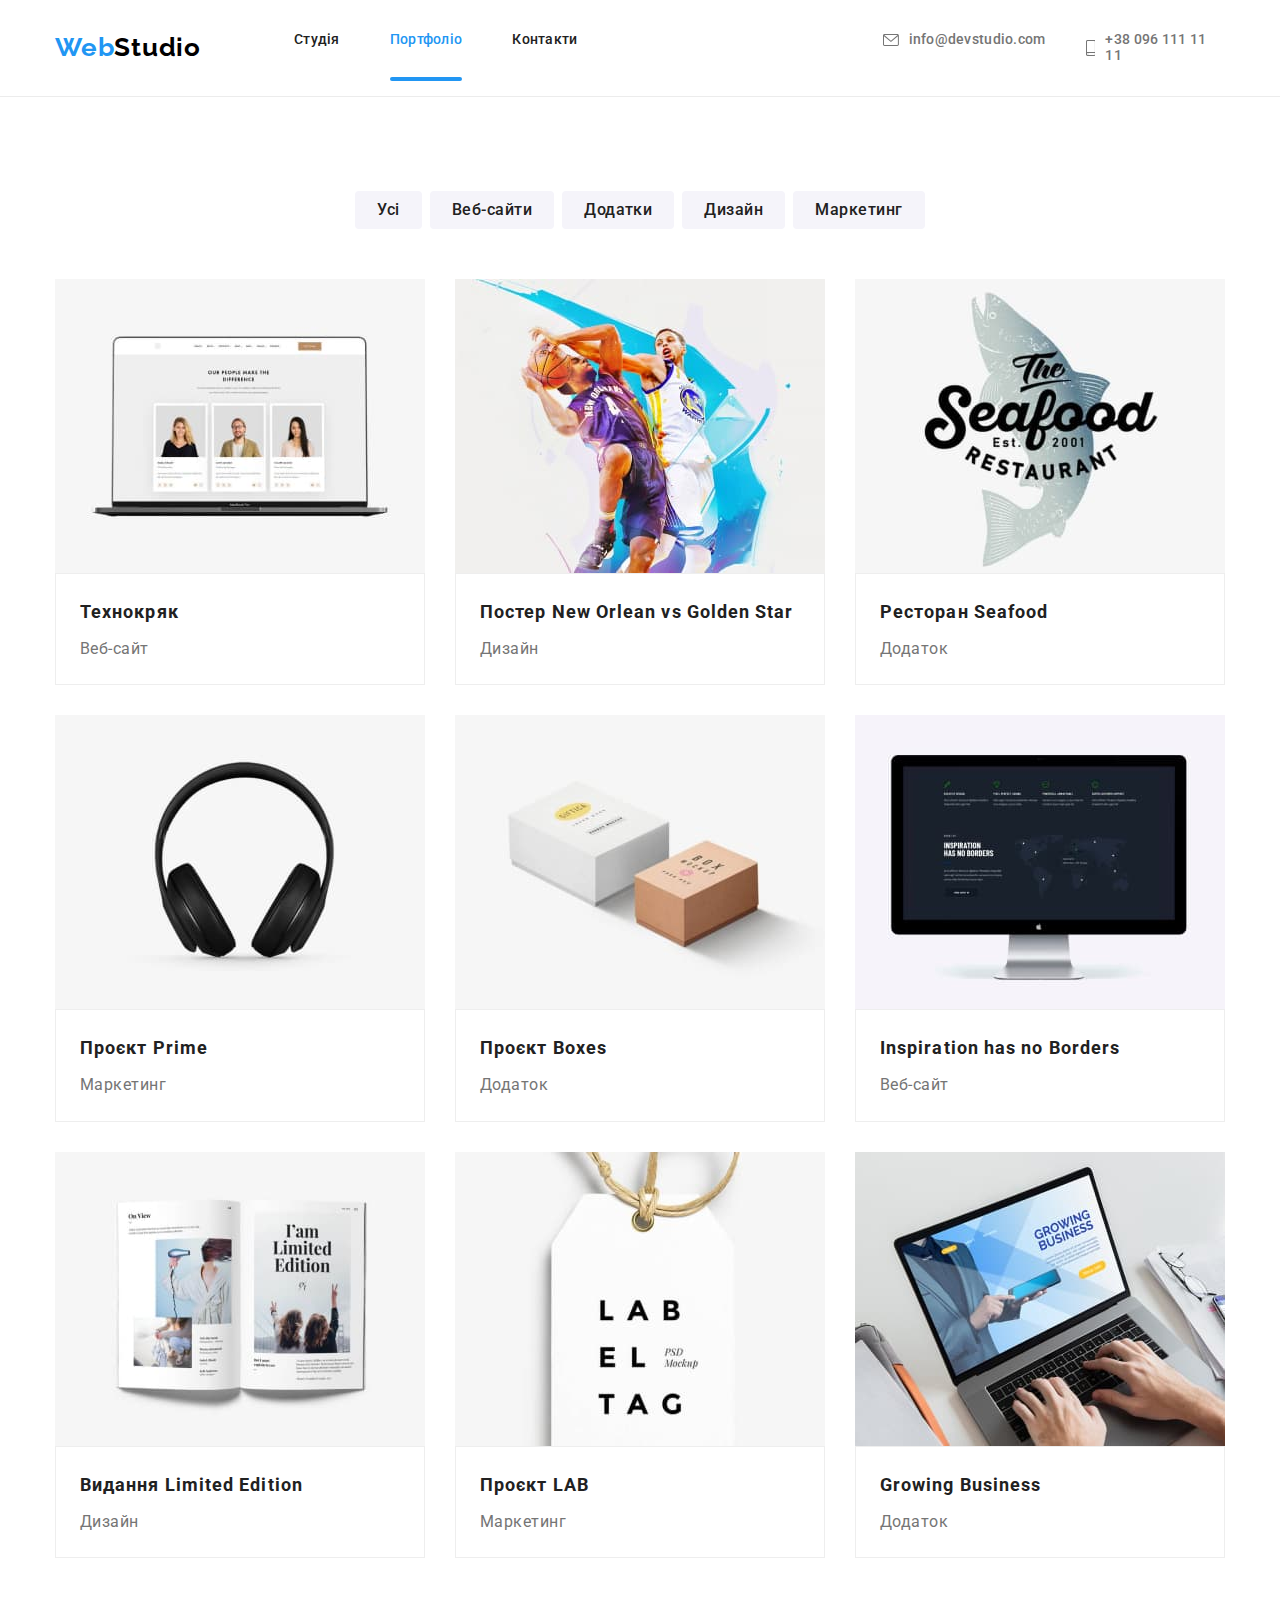
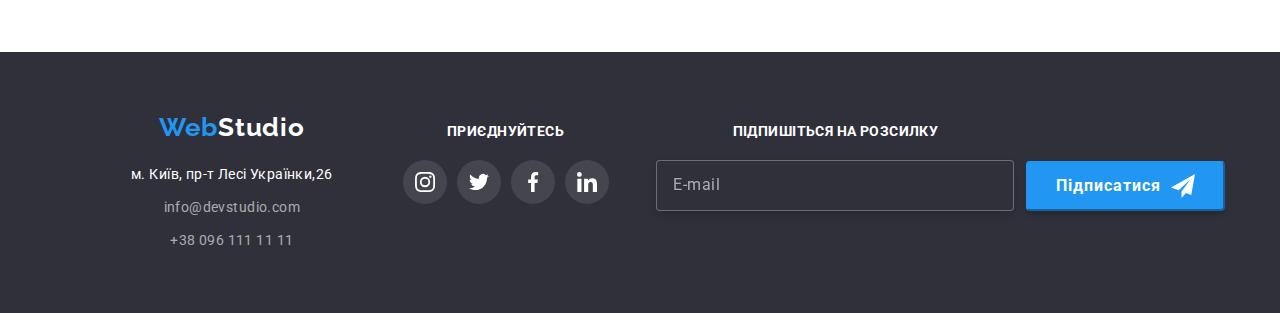
==== commit 68ff32c0: "Сделал полностью адаптивку без изображений" ====
--- a/portfolio.html
+++ b/portfolio.html
@@ -31,10 +31,10 @@
         <div class="header__menu">
           <ul class="header__site-nav list">
             <li class="header__items">
-              <a href="./index.html" class="header__link header__link--current">Студія</a>
+              <a href="./index.html" class="header__link">Студія</a>
             </li>
             <li class="header__items">
-              <a href="./portfolio.html" class="header__link">Портфоліо</a>
+              <a href="./portfolio.html" class="header__link header__link--current">Портфоліо</a>
             </li>
             <li class="header__items"><a href="" class="header__link">Контакти</a></li>
           </ul>
@@ -120,16 +120,16 @@
             <li class="product__element">
               <a href="" class="product__link">
                 <div class="product__item">
-                  <img src="./images/imgp1.jpg" width="370" alt="комп'ютер" class="picture" />
-                  <div class="product__overlay">
-                    <p class="product__overlay-text">
-                      Ресурс пропонує комплексні пропозиції з різним рівнем функціоналу та сервісів.
-                      Все це дозволить відвідувачу отримати вичерпні відомості про компанію чи
-                      приватну особу.
-                    </p>
-                  </div>
-                </div>
-                <div class="product__description">
+                  <img src="./images/imgp1.jpg" width="370" alt="комп'ютер" class="product__picture" />
+                  <div class="product__overlay">
+                    <p class="product__overlay-text">
+                      Ресурс пропонує комплексні пропозиції з різним рівнем функціоналу та сервісів.
+                      Все це дозволить відвідувачу отримати вичерпні відомості про компанію чи
+                      приватну особу.
+                    </p>
+                  </div>
+                </div>
+                <div class="product__description first">
                   <h2 class="product__description-title">Технокряк</h2>
                   <p class="product__meaning">Веб-сайт</p>
                 </div>
@@ -138,7 +138,7 @@
             <li class="product__element">
               <a href="" class="product__link">
                 <div class="product__item">
-                  <img src="./images/imgp2.jpg" width="370" alt="комп'ютер" class="picture" />
+                  <img src="./images/imgp2.jpg" width="370" alt="комп'ютер" class="product__picture" />
                   <div class="product__overlay">
                     <p class="product__overlay-text">
                       Ресурс пропонує комплексні пропозиції з різним рівнем функціоналу та сервісів.
@@ -156,7 +156,7 @@
             <li class="product__element">
               <a href="" class="product__link">
                 <div class="product__item">
-                  <img src="./images/imgp3.jpg" width="370" alt="комп'ютер" class="picture" />
+                  <img src="./images/imgp3.jpg" width="370" alt="комп'ютер" class="product__picture" />
                   <div class="product__overlay">
                     <p class="product__overlay-text">
                       Ресурс пропонує комплексні пропозиції з різним рівнем функціоналу та сервісів.
@@ -174,7 +174,7 @@
             <li class="product__element">
               <a href="" class="product__link">
                 <div class="product__item">
-                  <img src="./images/imgp4.jpg" width="370" alt="комп'ютер" class="picture" />
+                  <img src="./images/imgp4.jpg" width="370" alt="комп'ютер" class="product__picture" />
                   <div class="product__overlay">
                     <p class="product__overlay-text">
                       Ресурс пропонує комплексні пропозиції з різним рівнем функціоналу та сервісів.
@@ -192,7 +192,7 @@
             <li class="product__element">
               <a href="" class="product__link">
                 <div class="product__item">
-                  <img src="./images/imgp5.jpg" width="370" alt="комп'ютер" class="picture" />
+                  <img src="./images/imgp5.jpg" width="370" alt="комп'ютер" class="product__picture" />
                   <div class="product__overlay">
                     <p class="product__overlay-text">
                       Ресурс пропонує комплексні пропозиції з різним рівнем функціоналу та сервісів.
@@ -210,7 +210,7 @@
             <li class="product__element">
               <a href="" class="product__link">
                 <div class="product__item">
-                  <img src="./images/imgp6.jpg" width="370" alt="комп'ютер" class="picture" />
+                  <img src="./images/imgp6.jpg" width="370" alt="комп'ютер" class="product__picture" />
                   <div class="product__overlay">
                     <p class="product__overlay-text">
                       Ресурс пропонує комплексні пропозиції з різним рівнем функціоналу та сервісів.
@@ -228,7 +228,7 @@
             <li class="product__element">
               <a href="" class="product__link">
                 <div class="product__item">
-                  <img src="./images/imgp7.jpg" width="370" alt="комп'ютер" class="picture" />
+                  <img src="./images/imgp7.jpg" width="370" alt="комп'ютер" class="product__picture" />
                   <div class="product__overlay">
                     <p class="product__overlay-text">
                       Ресурс пропонує комплексні пропозиції з різним рівнем функціоналу та сервісів.
@@ -246,7 +246,7 @@
             <li class="product__element">
               <a href="" class="product__link">
                 <div class="product__item">
-                  <img src="./images/imgp8.jpg" width="370" alt="комп'ютер" class="picture" />
+                  <img src="./images/imgp8.jpg" width="370" alt="комп'ютер" class="product__picture" />
                   <div class="product__overlay">
                     <p class="product__overlay-text">
                       Ресурс пропонує комплексні пропозиції з різним рівнем функціоналу та сервісів.
@@ -264,7 +264,7 @@
             <li class="product__element" class="but-sec">
               <a href="" class="product__link">
                 <div class="product__item">
-                  <img src="./images/imgp9.jpg" width="370" alt="комп'ютер" class="picture" />
+                  <img src="./images/imgp9.jpg" width="370" alt="комп'ютер" class="product__picture" />
                   <div class="product__overlay">
                     <p class="product__overlay-text">
                       Ресурс пропонує комплексні пропозиції з різним рівнем функціоналу та сервісів.
--- a/css/portfolio.min.css
+++ b/css/portfolio.min.css
@@ -1 +1 @@
-:root{--primary-text-color: #757575;--accent-color: #2196f3;--white: #ffffff;--black: #000000;--background: #2f303a;--title: #212121;--button: #f5f4fa;--footer-meltel: rgba(255, 255, 255, 0.6);--button-inactive: #188ce8;--icons: #afb1b8;--icons-foot: rgba(255, 255, 255, 0.1);--transition-duration: 250ms;--transition-timing-function: cubic-bezier(0.4, 0, 0.2, 1)}.visually-hidden{position:absolute;white-space:nowrap;width:1px;height:1px;overflow:hidden;border:0;padding:0;clip:rect(0 0 0 0);-webkit-clip-path:inset(50%);clip-path:inset(50%);margin:-1px}.list{padding:0;margin:0;list-style:none}p,h1,h2,h3,ul{padding:0;margin:0}body{color:var(--primary-text-color);background-color:var(--white);font-family:Roboto,sans-serif}.web{color:var(--accent-color)}input,textarea{outline:none}.section{padding-top:60px;padding-bottom:60px}@media screen and (min-width: 1200px){.section{padding-top:94px;padding-bottom:94px}}.flex{display:-webkit-box;display:-ms-flexbox;display:flex;-ms-flex-wrap:wrap;flex-wrap:wrap}@media screen and (min-width: 1200px){.flex{display:-webkit-box;display:-ms-flexbox;display:flex}}.title{margin-bottom:30px;color:var(--title);font-weight:700;font-size:28px;line-height:1.18;text-align:center;letter-spacing:.03em}@media screen and (min-width: 1200px){.title{margin-bottom:30px;font-size:36px;line-height:1.2}}.container{margin-left:auto;margin-right:auto;padding-left:15px;padding-right:15px}@media screen and (min-width: 480px){.container{width:480px}}@media screen and (min-width: 768px){.container{width:768px}}@media screen and (min-width: 1200px){.container{width:1200px}}.header{border-bottom:1px solid #ececec}@media screen and (min-width: 768px){.header__nav,.header__main{display:-webkit-box;display:-ms-flexbox;display:flex;-webkit-box-align:center;-ms-flex-align:center;align-items:center}}@media screen and (min-width: 768px){.header__menu{display:-webkit-box;display:-ms-flexbox;display:flex}}.header__mobileopen{display:-webkit-box;display:-ms-flexbox;display:flex;-webkit-box-pack:justify;-ms-flex-pack:justify;justify-content:space-between;-webkit-box-align:center;-ms-flex-align:center;align-items:center}.header__menu-button{display:-webkit-inline-box;display:-ms-inline-flexbox;display:inline-flex;margin:0;padding:0;border:none;background-color:var(--white)}.header__menu-button:hover .header__icon-menu{fill:var(--accent-color)}.header__menu-button:focus .header__icon-menu{fill:var(--accent-color)}.header__menu-button:hover .header__icon-cross{fill:var(--accent-color)}.header__menu-button:focus .header__icon-cross{fill:var(--accent-color)}@media(min-width: 768px){.header__menu-button{display:none}}.header__icon-menu,.header__icon-cross{-webkit-transition:fill var(--transition-timing-function);transition:fill var(--transition-timing-function)}.menu-container{overflow-y:scroll;position:fixed;top:0;left:0;width:100vw;height:100vh;padding:48px 40px;background-color:var(--white);z-index:999;-webkit-transform:translateY(-100%);transform:translateY(-100%);-webkit-transition:-webkit-transform var(--transition-duration) var(--transition-timing-function);transition:-webkit-transform var(--transition-duration) var(--transition-timing-function);transition:transform var(--transition-duration) var(--transition-timing-function);transition:transform var(--transition-duration) var(--transition-timing-function), -webkit-transform var(--transition-duration) var(--transition-timing-function)}.menu-container.is-open{-webkit-transform:translateY(0);transform:translateY(0)}.menu-container .header__menu-button{position:absolute;top:10px;right:15px;color:var(--black)}@media(max-width: 767px){.header__menu{display:none}}.header__logo{color:var(--black);font-family:"Raleway",sans-serif;font-style:normal;font-weight:700;font-size:24px;line-height:1.17;letter-spacing:.03em;text-decoration:none;margin-top:16px;margin-bottom:16px}@media screen and (min-width: 768px){.header__logo{font-size:26px;line-height:1.2}}@media screen and (min-width: 768px){.header__site-nav{display:-webkit-box;display:-ms-flexbox;display:flex;margin-left:93px}}.header__items:not(:last-child){margin-bottom:32px}@media screen and (min-width: 768px){.header__items:not(:last-child){margin-right:50px;margin-bottom:0}}.header__items:last-child{margin-bottom:306px}@media screen and (min-width: 768px){.header__items:last-child{margin-bottom:0}}.header__link{position:relative;display:block;color:var(--title);font-weight:500;font-size:40px;line-height:1.18;letter-spacing:.02em;text-decoration:none;-webkit-transition:color var(--transition-duration) var(--transition-timing-function);transition:color var(--transition-duration) var(--transition-timing-function)}.header__link:hover,.header__link:focus{color:var(--accent-color)}@media screen and (min-width: 768px){.header__link{font-size:14px;line-height:1.14;padding-top:32px;padding-bottom:32px}.header__link::after{display:block;position:absolute;bottom:-1px;left:0;content:"";width:100%;height:4px;background:var(--accent-color);border-radius:2px;opacity:0;-webkit-transition:opacity var(--transition-duration) var(--transition-timing-function);transition:opacity var(--transition-duration) var(--transition-timing-function)}.header__link--current.header__link::after{opacity:1}.header__link--current{color:var(--accent-color)}}@media screen and (min-width: 768px){.header__contacts{margin-left:90px;padding:21px 0}}@media screen and (min-width: 1200px){.header__contacts{display:-webkit-box;display:-ms-flexbox;display:flex;margin-left:305px;padding:32px 0}}.header__item:not(:last-child){margin-bottom:32px}@media screen and (min-width: 768px){.header__item:not(:last-child){margin-bottom:8px}}@media screen and (min-width: 1200px){.header__item:not(:last-child){margin-right:40px;margin-bottom:0}}@media screen and (max-width: 767px){.header__item:last-child{margin-bottom:64px}}.header__meltel{color:var(--accent-color);font-weight:500;font-size:34px;line-height:1.18;letter-spacing:.02em;text-decoration:none;-webkit-transition:color var(--transition-duration) var(--transition-timing-function);transition:color var(--transition-duration) var(--transition-timing-function)}.header__meltel:hover,.header__meltel:focus{color:var(--accent-color)}@media screen and (min-width: 768px){.header__meltel{color:var(--primary-text-color);display:-webkit-box;display:-ms-flexbox;display:flex;-webkit-box-align:center;-ms-flex-align:center;align-items:center;font-size:12px;line-height:1.16}}@media screen and (min-width: 1200px){.header__meltel{font-size:14px;line-height:1.14}}@media screen and (max-width: 767px){.header__mel{color:var(--primary-text-color);font-size:24px;line-height:1.17}}.header__icons{fill:currentColor;margin-right:8px}@media screen and (max-width: 767px){.header__icons{display:none}}@media screen and (min-width: 1200px){.header__icons{margin-right:10px}}.header__social-menu{display:-webkit-box;display:-ms-flexbox;display:flex;margin-bottom:0}.header__social-item{font-weight:500;font-size:18px;line-height:1.2;letter-spacing:.02em;color:var(--accent-color);text-decoration:none}.header__socials-item{position:relative}.header__socials-item:not(:last-child){margin-right:20px}.header__socials-item:not(:last-child)::after{content:"";position:absolute;width:22px;height:1px;left:100%;bottom:50%;-webkit-transform:translate(-50% -50%);transform:translate(-50% -50%);background-color:rgba(33,33,33,.2);-webkit-transform:rotate(90deg);transform:rotate(90deg)}.buttons__buttons{padding:6px 22px;display:inline-block;border-radius:4px;border:var(--button);color:var(--title);background-color:var(--button);cursor:pointer;font-family:inherit;font-weight:500;font-size:16px;line-height:26px;text-align:center;letter-spacing:.03em;-webkit-transition-property:border,color,background-color,-webkit-box-shadow;transition-property:border,color,background-color,-webkit-box-shadow;transition-property:border,color,background-color,box-shadow;transition-property:border,color,background-color,box-shadow,-webkit-box-shadow;-webkit-transition-duration:var(--transition-duration);transition-duration:var(--transition-duration);-webkit-transition-timing-function:var(--transition-timing-function);transition-timing-function:var(--transition-timing-function)}.buttons__buttons:hover,.buttons__buttons:focus{border:var(--accent-color);color:var(--white);background-color:var(--accent-color);-webkit-box-shadow:0px 3px 1px rgba(0,0,0,.1),0px 1px 2px rgba(0,0,0,.08),0px 2px 2px rgba(0,0,0,.12);box-shadow:0px 3px 1px rgba(0,0,0,.1),0px 1px 2px rgba(0,0,0,.08),0px 2px 2px rgba(0,0,0,.12)}.buttons__general:not(:last-child){margin-right:8px}.buttons__list{margin-bottom:50px;-webkit-box-pack:center;-ms-flex-pack:center;justify-content:center}.product__description-title{margin-bottom:4px;color:var(--title);font-weight:700;font-size:18px;line-height:2;letter-spacing:.06em}.product__meaning{color:var(--primary-text-color);font-weight:400;font-size:16px;line-height:1.9;letter-spacing:.03em}.product__description{padding:20px 24px;background:var(--white);border:1px solid #eee}.product{-ms-flex-wrap:wrap;flex-wrap:wrap}.product__element{width:370px;margin-right:30px;margin-bottom:30px}.product__element:nth-child(3n){margin-right:0}.product__element:nth-last-child(-n+3){margin-bottom:0}.product__link{display:block;text-decoration:none;-webkit-transition:-webkit-box-shadow var(--transition-duration) var(--transition-timing-function);transition:-webkit-box-shadow var(--transition-duration) var(--transition-timing-function);transition:box-shadow var(--transition-duration) var(--transition-timing-function);transition:box-shadow var(--transition-duration) var(--transition-timing-function), -webkit-box-shadow var(--transition-duration) var(--transition-timing-function)}.product__link:hover,.product__link:focus{-webkit-box-shadow:0px 1px 1px rgba(0,0,0,.12),0px 4px 4px rgba(0,0,0,.06),1px 4px 6px rgba(0,0,0,.16);box-shadow:0px 1px 1px rgba(0,0,0,.12),0px 4px 4px rgba(0,0,0,.06),1px 4px 6px rgba(0,0,0,.16)}.product__item{position:relative;overflow:hidden}.product__overlay{position:absolute;padding:63px 24px;top:0;left:0;width:100%;height:100%;color:var(--white);background:rgba(33,150,243,.9);-webkit-transform:translateY(100%);transform:translateY(100%);-webkit-transition:-webkit-transform var(--transition-duration) var(--transition-timing-function);transition:-webkit-transform var(--transition-duration) var(--transition-timing-function);transition:transform var(--transition-duration) var(--transition-timing-function);transition:transform var(--transition-duration) var(--transition-timing-function), -webkit-transform var(--transition-duration) var(--transition-timing-function)}.product__link:hover .product__overlay{-webkit-transform:translateY(0);transform:translateY(0)}.product__link:focus .product__overlay{-webkit-transform:translateY(0);transform:translateY(0)}.product__overlay-text{font-weight:400;font-size:18px;line-height:1.6;letter-spacing:.03em}.footer{text-align:center;padding-top:60px;padding-bottom:60px;background:var(--background)}.footer__logo{display:inline-block;margin-bottom:28px;color:var(--white);font-family:"Raleway",sans-serif;font-style:normal;font-weight:700;font-size:24px;line-height:1.17;letter-spacing:.03em;text-decoration:none}@media screen and (min-width: 1200px){.footer__logo{font-size:26px;line-height:1.2;margin-bottom:20px}}@media screen and (min-width: 768px){.footer__firstdiv{margin-left:76px}}.footer__address{font-family:Roboto,sans-serif;font-style:normal;font-weight:400;font-size:14px;line-height:1.7;letter-spacing:.03em}.footer__map-link{color:var(--white);text-decoration:none;-webkit-transition:color var(--transition-duration) var(--transition-timing-function);transition:color var(--transition-duration) var(--transition-timing-function)}.footer__map-link:hover,.footer__map-link:focus{color:var(--accent-color)}.footer__meltel{color:var(--footer-meltel);text-decoration:none;-webkit-transition:color var(--transition-duration) var(--transition-timing-function);transition:color var(--transition-duration) var(--transition-timing-function)}.footer__meltel:hover,.footer__meltel:focus{color:var(--accent-color)}.footer__map:not(:last-child){margin-bottom:12px}@media screen and (min-width: 1200px){.footer__map:not(:last-child){margin-bottom:9px}}@media screen and (min-width: 768px){.footer__flex{display:-webkit-box;display:-ms-flexbox;display:flex;-ms-flex-wrap:wrap;flex-wrap:wrap;-webkit-box-align:baseline;-ms-flex-align:baseline;align-items:baseline}}@media screen and (min-width: 1200px){.footer__flex{display:-webkit-box;display:-ms-flexbox;display:flex;-webkit-box-align:baseline;-ms-flex-align:baseline;align-items:baseline}}.footer__sociallinks{display:-webkit-box;display:-ms-flexbox;display:flex}.footer__join{margin-top:60px;margin-bottom:60px}@media screen and (min-width: 768px){.footer__join{margin-left:165px;margin-top:0;margin-bottom:0}}@media screen and (min-width: 1200px){.footer__join{margin-left:70px}}.footer__join-header{font-family:"Roboto";font-style:normal;font-weight:700;font-size:14px;line-height:1.14;letter-spacing:.03em;text-transform:uppercase;color:var(--white);margin-bottom:20px}.footer__sociallinks{display:-webkit-box;display:-ms-flexbox;display:flex;margin:0;gap:10px;-webkit-box-pack:center;-ms-flex-pack:center;justify-content:center}.footer__socialicon{display:-webkit-box;display:-ms-flexbox;display:flex;width:44px;height:44px;border-radius:50%;background-color:var(--icons-foot);-webkit-box-pack:center;-ms-flex-pack:center;justify-content:center;-webkit-box-align:center;-ms-flex-align:center;align-items:center;-webkit-transition:background-color var(--transition-duration) var(--transition-timing-function);transition:background-color var(--transition-duration) var(--transition-timing-function)}.footer__socialicon:hover,.footer__socialicon:focus{background-color:var(--accent-color)}.footer__socialnetworks{fill:var(--white);-webkit-transition:fill 250ms cubic-bezier(0.4, 0, 0.2, 1);transition:fill 250ms cubic-bezier(0.4, 0, 0.2, 1)}.footer__socialicon:focus .footer__socialnetworks{fill:var(--white)}.footer__socialicon:hover .footer__socialnetworks{fill:var(--white)}@media screen and (min-width: 768px)and (max-width: 1199px){.footer__mailing-list{margin:auto;margin-top:60px}}@media screen and (min-width: 1200px){.footer__mailing-list{margin-left:auto}}@media screen and (min-width: 1200px){.footer__form{display:-webkit-box;display:-ms-flexbox;display:flex}}.footer__form-title{font-weight:700;font-size:14px;line-height:1.14;letter-spacing:.03em;text-transform:uppercase;color:var(--white);margin-bottom:20px}.footer__input{width:100%;border:1px solid rgba(255,255,255,.3);-webkit-filter:drop-shadow(0px 4px 4px rgba(0, 0, 0, 0.15));filter:drop-shadow(0px 4px 4px rgba(0, 0, 0, 0.15));border-radius:4px;padding:15.2px 16px;background:var(--background);margin-bottom:20px}.footer__input::-webkit-input-placeholder{font-weight:400;font-size:16px;line-height:1.25;letter-spacing:.03em;color:rgba(255,255,255,.6)}.footer__input::-moz-placeholder{font-weight:400;font-size:16px;line-height:1.25;letter-spacing:.03em;color:rgba(255,255,255,.6)}.footer__input:-ms-input-placeholder{font-weight:400;font-size:16px;line-height:1.25;letter-spacing:.03em;color:rgba(255,255,255,.6)}.footer__input::-ms-input-placeholder{font-weight:400;font-size:16px;line-height:1.25;letter-spacing:.03em;color:rgba(255,255,255,.6)}.footer__input::placeholder{font-weight:400;font-size:16px;line-height:1.25;letter-spacing:.03em;color:rgba(255,255,255,.6)}.footer__input:focus{color:var(--white)}@media screen and (min-width: 768px){.footer__input{width:450px}}@media screen and (min-width: 1200px){.footer__input{width:358px;margin-bottom:0}}.footer__submit-but{background-color:var(--accent-color);-webkit-box-shadow:0px 4px 4px rgba(0,0,0,.15);box-shadow:0px 4px 4px rgba(0,0,0,.15);border-radius:4px;border-color:var(--accent-color);font-weight:700;font-size:16px;line-height:1.9;text-align:center;letter-spacing:.06em;color:#fff;padding:10px 28px;display:-webkit-box;display:-ms-flexbox;display:flex;-webkit-box-align:center;-ms-flex-align:center;align-items:center;margin:auto;height:50px;cursor:pointer;-webkit-transition:background-color var(--transition-duration) var(--transition-timing-function);transition:background-color var(--transition-duration) var(--transition-timing-function)}.footer__submit-but:hover,.footer__submit-but:focus{background-color:#188ce8}@media screen and (min-width: 1200px){.footer__submit-but{margin:0;-ms-flex-item-align:end;align-self:flex-end;margin-left:12px}}.footer__submit-icon{fill:var(--white);margin-left:10px}/*# sourceMappingURL=portfolio.min.css.map */+:root{--primary-text-color: #757575;--accent-color: #2196f3;--white: #ffffff;--black: #000000;--background: #2f303a;--title: #212121;--button: #f5f4fa;--footer-meltel: rgba(255, 255, 255, 0.6);--button-inactive: #188ce8;--icons: #afb1b8;--icons-foot: rgba(255, 255, 255, 0.1);--transition-duration: 250ms;--transition-timing-function: cubic-bezier(0.4, 0, 0.2, 1)}.visually-hidden{position:absolute;white-space:nowrap;width:1px;height:1px;overflow:hidden;border:0;padding:0;clip:rect(0 0 0 0);-webkit-clip-path:inset(50%);clip-path:inset(50%);margin:-1px}.list{padding:0;margin:0;list-style:none}p,h1,h2,h3,ul{padding:0;margin:0}body{color:var(--primary-text-color);background-color:var(--white);font-family:Roboto,sans-serif}.web{color:var(--accent-color)}input,textarea{outline:none}.section{padding-top:60px;padding-bottom:60px}@media screen and (min-width: 1200px){.section{padding-top:94px;padding-bottom:94px}}.flex{display:-webkit-box;display:-ms-flexbox;display:flex;-ms-flex-wrap:wrap;flex-wrap:wrap}@media screen and (min-width: 1200px){.flex{display:-webkit-box;display:-ms-flexbox;display:flex}}.title{margin-bottom:30px;color:var(--title);font-weight:700;font-size:28px;line-height:1.18;text-align:center;letter-spacing:.03em}@media screen and (min-width: 1200px){.title{margin-bottom:30px;font-size:36px;line-height:1.2}}.container{margin-left:auto;margin-right:auto;padding-left:15px;padding-right:15px}@media screen and (min-width: 480px){.container{width:480px}}@media screen and (min-width: 768px){.container{width:768px}}@media screen and (min-width: 1200px){.container{width:1200px}}.header{border-bottom:1px solid #ececec}@media screen and (min-width: 768px){.header__nav,.header__main{display:-webkit-box;display:-ms-flexbox;display:flex;-webkit-box-align:center;-ms-flex-align:center;align-items:center}}@media screen and (min-width: 768px){.header__menu{display:-webkit-box;display:-ms-flexbox;display:flex}}.header__mobileopen{display:-webkit-box;display:-ms-flexbox;display:flex;-webkit-box-pack:justify;-ms-flex-pack:justify;justify-content:space-between;-webkit-box-align:center;-ms-flex-align:center;align-items:center}.header__menu-button{display:-webkit-inline-box;display:-ms-inline-flexbox;display:inline-flex;margin:0;padding:0;border:none;background-color:var(--white)}.header__menu-button:hover .header__icon-menu{fill:var(--accent-color)}.header__menu-button:focus .header__icon-menu{fill:var(--accent-color)}.header__menu-button:hover .header__icon-cross{fill:var(--accent-color)}.header__menu-button:focus .header__icon-cross{fill:var(--accent-color)}@media(min-width: 768px){.header__menu-button{display:none}}.header__icon-menu,.header__icon-cross{-webkit-transition:fill var(--transition-timing-function);transition:fill var(--transition-timing-function)}.menu-container{overflow-y:scroll;position:fixed;top:0;left:0;width:100vw;height:100vh;padding:48px 40px;background-color:var(--white);z-index:999;-webkit-transform:translateY(-100%);transform:translateY(-100%);-webkit-transition:-webkit-transform var(--transition-duration) var(--transition-timing-function);transition:-webkit-transform var(--transition-duration) var(--transition-timing-function);transition:transform var(--transition-duration) var(--transition-timing-function);transition:transform var(--transition-duration) var(--transition-timing-function), -webkit-transform var(--transition-duration) var(--transition-timing-function)}.menu-container.is-open{-webkit-transform:translateY(0);transform:translateY(0)}.menu-container .header__menu-button{position:absolute;top:10px;right:15px;color:var(--black)}@media(max-width: 767px){.header__menu{display:none}}.header__logo{color:var(--black);font-family:"Raleway",sans-serif;font-style:normal;font-weight:700;font-size:24px;line-height:1.17;letter-spacing:.03em;text-decoration:none;margin-top:16px;margin-bottom:16px}@media screen and (min-width: 768px){.header__logo{font-size:26px;line-height:1.2}}@media screen and (min-width: 768px){.header__site-nav{display:-webkit-box;display:-ms-flexbox;display:flex;margin-left:93px}}.header__items:not(:last-child){margin-bottom:32px}@media screen and (min-width: 768px){.header__items:not(:last-child){margin-right:50px;margin-bottom:0}}.header__items:last-child{margin-bottom:306px}@media screen and (min-width: 768px){.header__items:last-child{margin-bottom:0}}.header__link{position:relative;display:block;color:var(--title);font-weight:500;font-size:40px;line-height:1.18;letter-spacing:.02em;text-decoration:none;-webkit-transition:color var(--transition-duration) var(--transition-timing-function);transition:color var(--transition-duration) var(--transition-timing-function)}.header__link:hover,.header__link:focus{color:var(--accent-color)}@media screen and (min-width: 768px){.header__link{font-size:14px;line-height:1.14;padding-top:32px;padding-bottom:32px}.header__link::after{display:block;position:absolute;bottom:-1px;left:0;content:"";width:100%;height:4px;background:var(--accent-color);border-radius:2px;opacity:0;-webkit-transition:opacity var(--transition-duration) var(--transition-timing-function);transition:opacity var(--transition-duration) var(--transition-timing-function)}.header__link--current.header__link::after{opacity:1}.header__link--current{color:var(--accent-color)}}@media screen and (min-width: 768px){.header__contacts{margin-left:90px;padding:21px 0}}@media screen and (min-width: 1200px){.header__contacts{display:-webkit-box;display:-ms-flexbox;display:flex;margin-left:305px;padding:32px 0}}.header__item:not(:last-child){margin-bottom:32px}@media screen and (min-width: 768px){.header__item:not(:last-child){margin-bottom:8px}}@media screen and (min-width: 1200px){.header__item:not(:last-child){margin-right:40px;margin-bottom:0}}@media screen and (max-width: 767px){.header__item:last-child{margin-bottom:64px}}.header__meltel{color:var(--accent-color);font-weight:500;font-size:34px;line-height:1.18;letter-spacing:.02em;text-decoration:none;-webkit-transition:color var(--transition-duration) var(--transition-timing-function);transition:color var(--transition-duration) var(--transition-timing-function)}.header__meltel:hover,.header__meltel:focus{color:var(--accent-color)}@media screen and (min-width: 768px){.header__meltel{color:var(--primary-text-color);display:-webkit-box;display:-ms-flexbox;display:flex;-webkit-box-align:center;-ms-flex-align:center;align-items:center;font-size:12px;line-height:1.16}}@media screen and (min-width: 1200px){.header__meltel{font-size:14px;line-height:1.14}}@media screen and (max-width: 767px){.header__mel{color:var(--primary-text-color);font-size:24px;line-height:1.17}}.header__icons{fill:currentColor;margin-right:8px}@media screen and (max-width: 767px){.header__icons{display:none}}@media screen and (min-width: 1200px){.header__icons{margin-right:10px}}.header__social-menu{display:-webkit-box;display:-ms-flexbox;display:flex;margin-bottom:0}.header__social-item{font-weight:500;font-size:18px;line-height:1.2;letter-spacing:.02em;color:var(--accent-color);text-decoration:none}.header__socials-item{position:relative}.header__socials-item:not(:last-child){margin-right:20px}.header__socials-item:not(:last-child)::after{content:"";position:absolute;width:22px;height:1px;left:100%;bottom:50%;-webkit-transform:translate(-50% -50%);transform:translate(-50% -50%);background-color:rgba(33,33,33,.2);-webkit-transform:rotate(90deg);transform:rotate(90deg)}.buttons__buttons{padding:6px 22px;display:inline-block;border-radius:4px;border:var(--button);color:var(--title);background-color:var(--button);cursor:pointer;font-family:inherit;font-weight:500;font-size:16px;line-height:26px;text-align:center;letter-spacing:.03em;-webkit-transition-property:border,color,background-color,-webkit-box-shadow;transition-property:border,color,background-color,-webkit-box-shadow;transition-property:border,color,background-color,box-shadow;transition-property:border,color,background-color,box-shadow,-webkit-box-shadow;-webkit-transition-duration:var(--transition-duration);transition-duration:var(--transition-duration);-webkit-transition-timing-function:var(--transition-timing-function);transition-timing-function:var(--transition-timing-function)}.buttons__buttons:hover,.buttons__buttons:focus{border:var(--accent-color);color:var(--white);background-color:var(--accent-color);-webkit-box-shadow:0px 3px 1px rgba(0,0,0,.1),0px 1px 2px rgba(0,0,0,.08),0px 2px 2px rgba(0,0,0,.12);box-shadow:0px 3px 1px rgba(0,0,0,.1),0px 1px 2px rgba(0,0,0,.08),0px 2px 2px rgba(0,0,0,.12)}.buttons__general:not(:last-child){margin-right:8px}@media screen and (max-width: 767px){.buttons__general:nth-child(3),.buttons__general:nth-child(5){margin-right:0}}.buttons__list{width:321px;margin-bottom:40px;-webkit-box-pack:start;-ms-flex-pack:start;justify-content:flex-start;row-gap:15px}@media screen and (min-width: 758px){.buttons__list{width:100%;-webkit-box-pack:center;-ms-flex-pack:center;justify-content:center;margin-bottom:30px}}@media screen and (min-width: 1200px){.buttons__list{width:100%;-webkit-box-pack:center;-ms-flex-pack:center;justify-content:center;margin-bottom:50px}}.product__picture{display:block;width:450px;height:294px}@media screen and (min-width: 768px){.product__picture{width:354px}}@media screen and (min-width: 1200px){.product__picture{width:370px}}.product__description-title{margin-bottom:4px;color:var(--title);font-weight:700;font-size:18px;line-height:2;letter-spacing:.06em}.product__meaning{color:var(--primary-text-color);font-weight:400;font-size:16px;line-height:1.9;letter-spacing:.03em}.product__description{padding:20px 24px;background:var(--white);border:1px solid #eee;width:450px}@media screen and (min-width: 768px){.product__description{width:354px}.product__description.first{padding-bottom:56px}}@media screen and (min-width: 1200px){.product__description{width:370px}.product__description.first{padding-bottom:20px}}.product{-ms-flex-wrap:wrap;flex-wrap:wrap}.product__element{width:450px}.product__element:not(:last-child){margin-bottom:30px}@media screen and (min-width: 768px){.product__element{width:354px}.product__element:nth-child(2n+1){margin-right:30px}}@media screen and (min-width: 1200px){.product__element{width:370px;margin-right:30px}.product__element:nth-child(3n){margin-right:0}.product__element:nth-last-child(-n+3){margin-bottom:0}}.product__link{display:block;text-decoration:none;-webkit-transition:-webkit-box-shadow var(--transition-duration) var(--transition-timing-function);transition:-webkit-box-shadow var(--transition-duration) var(--transition-timing-function);transition:box-shadow var(--transition-duration) var(--transition-timing-function);transition:box-shadow var(--transition-duration) var(--transition-timing-function), -webkit-box-shadow var(--transition-duration) var(--transition-timing-function)}.product__link:hover,.product__link:focus{-webkit-box-shadow:0px 1px 1px rgba(0,0,0,.12),0px 4px 4px rgba(0,0,0,.06),1px 4px 6px rgba(0,0,0,.16);box-shadow:0px 1px 1px rgba(0,0,0,.12),0px 4px 4px rgba(0,0,0,.06),1px 4px 6px rgba(0,0,0,.16)}.product__item{position:relative;overflow:hidden}.product__overlay{position:absolute;padding:77px 24px;top:0;left:0;height:100%;color:var(--white);background:rgba(33,150,243,.9);-webkit-transform:translateY(100%);transform:translateY(100%);-webkit-transition:-webkit-transform var(--transition-duration) var(--transition-timing-function);transition:-webkit-transform var(--transition-duration) var(--transition-timing-function);transition:transform var(--transition-duration) var(--transition-timing-function);transition:transform var(--transition-duration) var(--transition-timing-function), -webkit-transform var(--transition-duration) var(--transition-timing-function);width:450px}.product__link:hover .product__overlay{-webkit-transform:translateY(0);transform:translateY(0)}.product__link:focus .product__overlay{-webkit-transform:translateY(0);transform:translateY(0)}@media screen and (min-width: 768px){.product__overlay{width:354px;padding:49px 24px 77px 24px}}@media screen and (min-width: 1200px){.product__overlay{width:370px;padding:63px 24px}}.product__overlay-text{font-weight:400;font-size:18px;line-height:1.6;letter-spacing:.03em}.footer{text-align:center;padding-top:60px;padding-bottom:60px;background:var(--background)}.footer__logo{display:inline-block;margin-bottom:28px;color:var(--white);font-family:"Raleway",sans-serif;font-style:normal;font-weight:700;font-size:24px;line-height:1.17;letter-spacing:.03em;text-decoration:none}@media screen and (min-width: 1200px){.footer__logo{font-size:26px;line-height:1.2;margin-bottom:20px}}@media screen and (min-width: 768px){.footer__firstdiv{margin-left:76px}}.footer__address{font-family:Roboto,sans-serif;font-style:normal;font-weight:400;font-size:14px;line-height:1.7;letter-spacing:.03em}.footer__map-link{color:var(--white);text-decoration:none;-webkit-transition:color var(--transition-duration) var(--transition-timing-function);transition:color var(--transition-duration) var(--transition-timing-function)}.footer__map-link:hover,.footer__map-link:focus{color:var(--accent-color)}.footer__meltel{color:var(--footer-meltel);text-decoration:none;-webkit-transition:color var(--transition-duration) var(--transition-timing-function);transition:color var(--transition-duration) var(--transition-timing-function)}.footer__meltel:hover,.footer__meltel:focus{color:var(--accent-color)}.footer__map:not(:last-child){margin-bottom:12px}@media screen and (min-width: 1200px){.footer__map:not(:last-child){margin-bottom:9px}}@media screen and (min-width: 768px){.footer__flex{display:-webkit-box;display:-ms-flexbox;display:flex;-ms-flex-wrap:wrap;flex-wrap:wrap;-webkit-box-align:baseline;-ms-flex-align:baseline;align-items:baseline}}@media screen and (min-width: 1200px){.footer__flex{display:-webkit-box;display:-ms-flexbox;display:flex;-webkit-box-align:baseline;-ms-flex-align:baseline;align-items:baseline}}.footer__sociallinks{display:-webkit-box;display:-ms-flexbox;display:flex}.footer__join{margin-top:60px;margin-bottom:60px}@media screen and (min-width: 768px){.footer__join{margin-left:165px;margin-top:0;margin-bottom:0}}@media screen and (min-width: 1200px){.footer__join{margin-left:70px}}.footer__join-header{font-family:"Roboto";font-style:normal;font-weight:700;font-size:14px;line-height:1.14;letter-spacing:.03em;text-transform:uppercase;color:var(--white);margin-bottom:20px}.footer__sociallinks{display:-webkit-box;display:-ms-flexbox;display:flex;margin:0;gap:10px;-webkit-box-pack:center;-ms-flex-pack:center;justify-content:center}.footer__socialicon{display:-webkit-box;display:-ms-flexbox;display:flex;width:44px;height:44px;border-radius:50%;background-color:var(--icons-foot);-webkit-box-pack:center;-ms-flex-pack:center;justify-content:center;-webkit-box-align:center;-ms-flex-align:center;align-items:center;-webkit-transition:background-color var(--transition-duration) var(--transition-timing-function);transition:background-color var(--transition-duration) var(--transition-timing-function)}.footer__socialicon:hover,.footer__socialicon:focus{background-color:var(--accent-color)}.footer__socialnetworks{fill:var(--white);-webkit-transition:fill 250ms cubic-bezier(0.4, 0, 0.2, 1);transition:fill 250ms cubic-bezier(0.4, 0, 0.2, 1)}.footer__socialicon:focus .footer__socialnetworks{fill:var(--white)}.footer__socialicon:hover .footer__socialnetworks{fill:var(--white)}@media screen and (min-width: 768px)and (max-width: 1199px){.footer__mailing-list{margin:auto;margin-top:60px}}@media screen and (min-width: 1200px){.footer__mailing-list{margin-left:auto}}@media screen and (min-width: 1200px){.footer__form{display:-webkit-box;display:-ms-flexbox;display:flex}}.footer__form-title{font-weight:700;font-size:14px;line-height:1.14;letter-spacing:.03em;text-transform:uppercase;color:var(--white);margin-bottom:20px}.footer__input{width:100%;border:1px solid rgba(255,255,255,.3);-webkit-filter:drop-shadow(0px 4px 4px rgba(0, 0, 0, 0.15));filter:drop-shadow(0px 4px 4px rgba(0, 0, 0, 0.15));border-radius:4px;padding:15.2px 16px;background:var(--background);margin-bottom:20px}.footer__input::-webkit-input-placeholder{font-weight:400;font-size:16px;line-height:1.25;letter-spacing:.03em;color:rgba(255,255,255,.6)}.footer__input::-moz-placeholder{font-weight:400;font-size:16px;line-height:1.25;letter-spacing:.03em;color:rgba(255,255,255,.6)}.footer__input:-ms-input-placeholder{font-weight:400;font-size:16px;line-height:1.25;letter-spacing:.03em;color:rgba(255,255,255,.6)}.footer__input::-ms-input-placeholder{font-weight:400;font-size:16px;line-height:1.25;letter-spacing:.03em;color:rgba(255,255,255,.6)}.footer__input::placeholder{font-weight:400;font-size:16px;line-height:1.25;letter-spacing:.03em;color:rgba(255,255,255,.6)}.footer__input:focus{color:var(--white)}@media screen and (min-width: 768px){.footer__input{width:450px}}@media screen and (min-width: 1200px){.footer__input{width:358px;margin-bottom:0}}.footer__submit-but{background-color:var(--accent-color);-webkit-box-shadow:0px 4px 4px rgba(0,0,0,.15);box-shadow:0px 4px 4px rgba(0,0,0,.15);border-radius:4px;border-color:var(--accent-color);font-weight:700;font-size:16px;line-height:1.9;text-align:center;letter-spacing:.06em;color:#fff;padding:10px 28px;display:-webkit-box;display:-ms-flexbox;display:flex;-webkit-box-align:center;-ms-flex-align:center;align-items:center;margin:auto;height:50px;cursor:pointer;-webkit-transition:background-color var(--transition-duration) var(--transition-timing-function);transition:background-color var(--transition-duration) var(--transition-timing-function)}.footer__submit-but:hover,.footer__submit-but:focus{background-color:#188ce8}@media screen and (min-width: 1200px){.footer__submit-but{margin:0;-ms-flex-item-align:end;align-self:flex-end;margin-left:12px}}.footer__submit-icon{fill:var(--white);margin-left:10px}/*# sourceMappingURL=portfolio.min.css.map */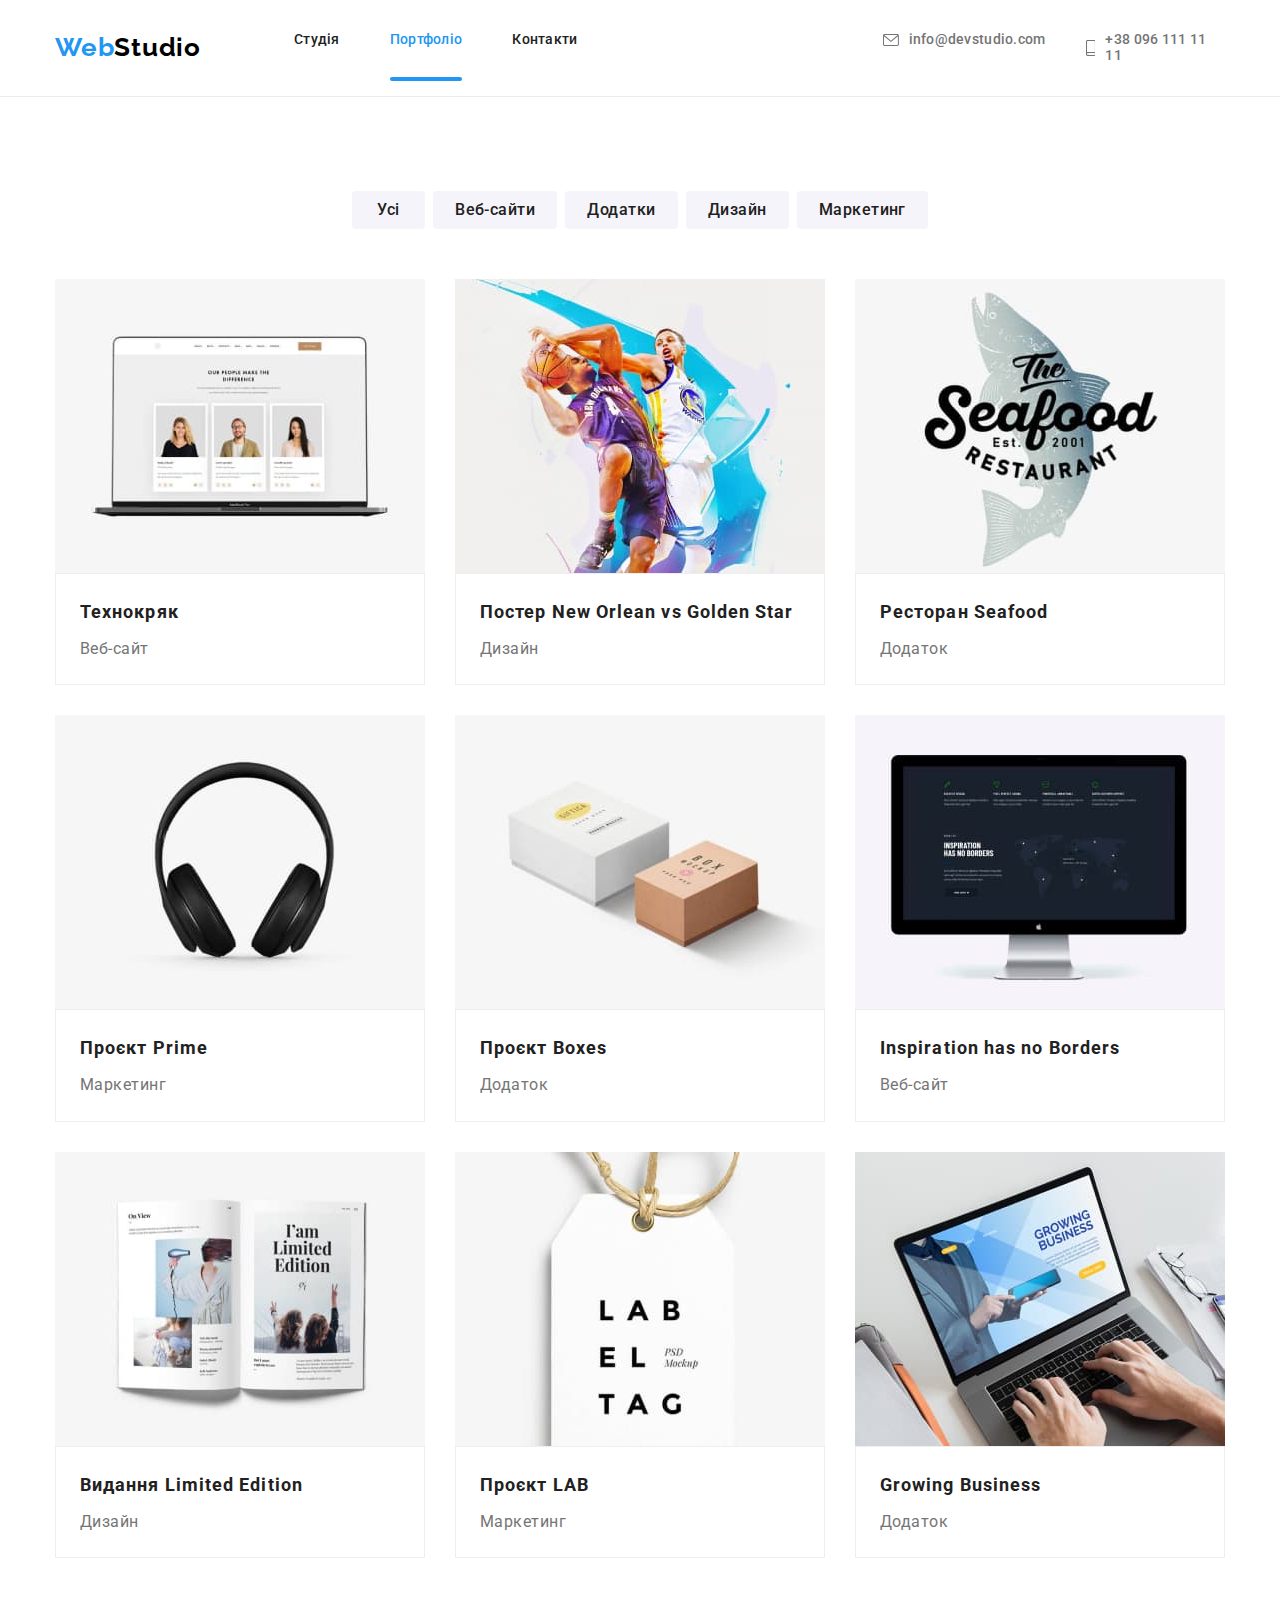
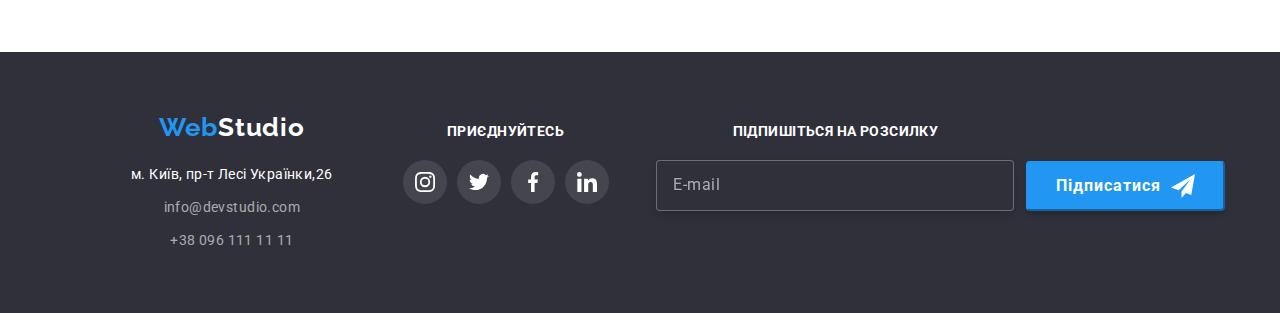
==== commit a68b8e1a: "Закончил 8е дз" ====
--- a/portfolio.html
+++ b/portfolio.html
@@ -120,7 +120,9 @@
             <li class="product__element">
               <a href="" class="product__link">
                 <div class="product__item">
-                  <img src="./images/imgp1.jpg" width="370" alt="комп'ютер" class="product__picture" />
+                  <img srcset="./images/imgp1.jpg 1x,
+                        ./images/imgp12x.jpg 2x 
+                       " src="./images/imgp1.jpg" width="370" alt="комп'ютер" class="product__picture" />
                   <div class="product__overlay">
                     <p class="product__overlay-text">
                       Ресурс пропонує комплексні пропозиції з різним рівнем функціоналу та сервісів.
@@ -138,7 +140,9 @@
             <li class="product__element">
               <a href="" class="product__link">
                 <div class="product__item">
-                  <img src="./images/imgp2.jpg" width="370" alt="комп'ютер" class="product__picture" />
+                  <img srcset="./images/imgp2.jpg 1x,
+                        ./images/imgp22x.jpg 2x 
+                       " src="./images/imgp2.jpg" width="370" alt="комп'ютер" class="product__picture" />
                   <div class="product__overlay">
                     <p class="product__overlay-text">
                       Ресурс пропонує комплексні пропозиції з різним рівнем функціоналу та сервісів.
@@ -156,7 +160,9 @@
             <li class="product__element">
               <a href="" class="product__link">
                 <div class="product__item">
-                  <img src="./images/imgp3.jpg" width="370" alt="комп'ютер" class="product__picture" />
+                  <img srcset="./images/imgp3.jpg 1x,
+                        ./images/imgp32x.jpg 2x 
+                       " src="./images/imgp3.jpg" width="370" alt="комп'ютер" class="product__picture" />
                   <div class="product__overlay">
                     <p class="product__overlay-text">
                       Ресурс пропонує комплексні пропозиції з різним рівнем функціоналу та сервісів.
@@ -174,7 +180,9 @@
             <li class="product__element">
               <a href="" class="product__link">
                 <div class="product__item">
-                  <img src="./images/imgp4.jpg" width="370" alt="комп'ютер" class="product__picture" />
+                  <img srcset="./images/imgp4.jpg 1x,
+                        ./images/imgp42x.jpg 2x 
+                       " src="./images/imgp4.jpg" width="370" alt="комп'ютер" class="product__picture" />
                   <div class="product__overlay">
                     <p class="product__overlay-text">
                       Ресурс пропонує комплексні пропозиції з різним рівнем функціоналу та сервісів.
@@ -192,7 +200,9 @@
             <li class="product__element">
               <a href="" class="product__link">
                 <div class="product__item">
-                  <img src="./images/imgp5.jpg" width="370" alt="комп'ютер" class="product__picture" />
+                  <img srcset="./images/imgp5.jpg 1x,
+                        ./images/imgp52x.jpg 2x 
+                       " src="./images/imgp5.jpg" width="370" alt="комп'ютер" class="product__picture" />
                   <div class="product__overlay">
                     <p class="product__overlay-text">
                       Ресурс пропонує комплексні пропозиції з різним рівнем функціоналу та сервісів.
@@ -210,7 +220,9 @@
             <li class="product__element">
               <a href="" class="product__link">
                 <div class="product__item">
-                  <img src="./images/imgp6.jpg" width="370" alt="комп'ютер" class="product__picture" />
+                  <img srcset="./images/imgp6.jpg 1x,
+                        ./images/imgp62x.jpg 2x 
+                       " src="./images/imgp6.jpg" width="370" alt="комп'ютер" class="product__picture" />
                   <div class="product__overlay">
                     <p class="product__overlay-text">
                       Ресурс пропонує комплексні пропозиції з різним рівнем функціоналу та сервісів.
@@ -228,7 +240,9 @@
             <li class="product__element">
               <a href="" class="product__link">
                 <div class="product__item">
-                  <img src="./images/imgp7.jpg" width="370" alt="комп'ютер" class="product__picture" />
+                  <img srcset="./images/imgp7.jpg 1x,
+                        ./images/imgp72x.jpg 2x 
+                       " src="./images/imgp7.jpg" width="370" alt="комп'ютер" class="product__picture" />
                   <div class="product__overlay">
                     <p class="product__overlay-text">
                       Ресурс пропонує комплексні пропозиції з різним рівнем функціоналу та сервісів.
@@ -246,7 +260,9 @@
             <li class="product__element">
               <a href="" class="product__link">
                 <div class="product__item">
-                  <img src="./images/imgp8.jpg" width="370" alt="комп'ютер" class="product__picture" />
+                  <img srcset="./images/imgp8.jpg 1x,
+                        ./images/imgp82x.jpg 2x 
+                       " src="./images/imgp8.jpg" width="370" alt="комп'ютер" class="product__picture" />
                   <div class="product__overlay">
                     <p class="product__overlay-text">
                       Ресурс пропонує комплексні пропозиції з різним рівнем функціоналу та сервісів.
@@ -264,7 +280,9 @@
             <li class="product__element" class="but-sec">
               <a href="" class="product__link">
                 <div class="product__item">
-                  <img src="./images/imgp9.jpg" width="370" alt="комп'ютер" class="product__picture" />
+                  <img srcset="./images/imgp9.jpg 1x,
+                        ./images/imgp92x.jpg 2x 
+                       " src="./images/imgp9.jpg" width="370" alt="комп'ютер" class="product__picture" />
                   <div class="product__overlay">
                     <p class="product__overlay-text">
                       Ресурс пропонує комплексні пропозиції з різним рівнем функціоналу та сервісів.
--- a/css/portfolio.min.css
+++ b/css/portfolio.min.css
@@ -1 +1 @@
-:root{--primary-text-color: #757575;--accent-color: #2196f3;--white: #ffffff;--black: #000000;--background: #2f303a;--title: #212121;--button: #f5f4fa;--footer-meltel: rgba(255, 255, 255, 0.6);--button-inactive: #188ce8;--icons: #afb1b8;--icons-foot: rgba(255, 255, 255, 0.1);--transition-duration: 250ms;--transition-timing-function: cubic-bezier(0.4, 0, 0.2, 1)}.visually-hidden{position:absolute;white-space:nowrap;width:1px;height:1px;overflow:hidden;border:0;padding:0;clip:rect(0 0 0 0);-webkit-clip-path:inset(50%);clip-path:inset(50%);margin:-1px}.list{padding:0;margin:0;list-style:none}p,h1,h2,h3,ul{padding:0;margin:0}body{color:var(--primary-text-color);background-color:var(--white);font-family:Roboto,sans-serif}.web{color:var(--accent-color)}input,textarea{outline:none}.section{padding-top:60px;padding-bottom:60px}@media screen and (min-width: 1200px){.section{padding-top:94px;padding-bottom:94px}}.flex{display:-webkit-box;display:-ms-flexbox;display:flex;-ms-flex-wrap:wrap;flex-wrap:wrap}@media screen and (min-width: 1200px){.flex{display:-webkit-box;display:-ms-flexbox;display:flex}}.title{margin-bottom:30px;color:var(--title);font-weight:700;font-size:28px;line-height:1.18;text-align:center;letter-spacing:.03em}@media screen and (min-width: 1200px){.title{margin-bottom:30px;font-size:36px;line-height:1.2}}.container{margin-left:auto;margin-right:auto;padding-left:15px;padding-right:15px}@media screen and (min-width: 480px){.container{width:480px}}@media screen and (min-width: 768px){.container{width:768px}}@media screen and (min-width: 1200px){.container{width:1200px}}.header{border-bottom:1px solid #ececec}@media screen and (min-width: 768px){.header__nav,.header__main{display:-webkit-box;display:-ms-flexbox;display:flex;-webkit-box-align:center;-ms-flex-align:center;align-items:center}}@media screen and (min-width: 768px){.header__menu{display:-webkit-box;display:-ms-flexbox;display:flex}}.header__mobileopen{display:-webkit-box;display:-ms-flexbox;display:flex;-webkit-box-pack:justify;-ms-flex-pack:justify;justify-content:space-between;-webkit-box-align:center;-ms-flex-align:center;align-items:center}.header__menu-button{display:-webkit-inline-box;display:-ms-inline-flexbox;display:inline-flex;margin:0;padding:0;border:none;background-color:var(--white)}.header__menu-button:hover .header__icon-menu{fill:var(--accent-color)}.header__menu-button:focus .header__icon-menu{fill:var(--accent-color)}.header__menu-button:hover .header__icon-cross{fill:var(--accent-color)}.header__menu-button:focus .header__icon-cross{fill:var(--accent-color)}@media(min-width: 768px){.header__menu-button{display:none}}.header__icon-menu,.header__icon-cross{-webkit-transition:fill var(--transition-timing-function);transition:fill var(--transition-timing-function)}.menu-container{overflow-y:scroll;position:fixed;top:0;left:0;width:100vw;height:100vh;padding:48px 40px;background-color:var(--white);z-index:999;-webkit-transform:translateY(-100%);transform:translateY(-100%);-webkit-transition:-webkit-transform var(--transition-duration) var(--transition-timing-function);transition:-webkit-transform var(--transition-duration) var(--transition-timing-function);transition:transform var(--transition-duration) var(--transition-timing-function);transition:transform var(--transition-duration) var(--transition-timing-function), -webkit-transform var(--transition-duration) var(--transition-timing-function)}.menu-container.is-open{-webkit-transform:translateY(0);transform:translateY(0)}.menu-container .header__menu-button{position:absolute;top:10px;right:15px;color:var(--black)}@media(max-width: 767px){.header__menu{display:none}}.header__logo{color:var(--black);font-family:"Raleway",sans-serif;font-style:normal;font-weight:700;font-size:24px;line-height:1.17;letter-spacing:.03em;text-decoration:none;margin-top:16px;margin-bottom:16px}@media screen and (min-width: 768px){.header__logo{font-size:26px;line-height:1.2}}@media screen and (min-width: 768px){.header__site-nav{display:-webkit-box;display:-ms-flexbox;display:flex;margin-left:93px}}.header__items:not(:last-child){margin-bottom:32px}@media screen and (min-width: 768px){.header__items:not(:last-child){margin-right:50px;margin-bottom:0}}.header__items:last-child{margin-bottom:306px}@media screen and (min-width: 768px){.header__items:last-child{margin-bottom:0}}.header__link{position:relative;display:block;color:var(--title);font-weight:500;font-size:40px;line-height:1.18;letter-spacing:.02em;text-decoration:none;-webkit-transition:color var(--transition-duration) var(--transition-timing-function);transition:color var(--transition-duration) var(--transition-timing-function)}.header__link:hover,.header__link:focus{color:var(--accent-color)}@media screen and (min-width: 768px){.header__link{font-size:14px;line-height:1.14;padding-top:32px;padding-bottom:32px}.header__link::after{display:block;position:absolute;bottom:-1px;left:0;content:"";width:100%;height:4px;background:var(--accent-color);border-radius:2px;opacity:0;-webkit-transition:opacity var(--transition-duration) var(--transition-timing-function);transition:opacity var(--transition-duration) var(--transition-timing-function)}.header__link--current.header__link::after{opacity:1}.header__link--current{color:var(--accent-color)}}@media screen and (min-width: 768px){.header__contacts{margin-left:90px;padding:21px 0}}@media screen and (min-width: 1200px){.header__contacts{display:-webkit-box;display:-ms-flexbox;display:flex;margin-left:305px;padding:32px 0}}.header__item:not(:last-child){margin-bottom:32px}@media screen and (min-width: 768px){.header__item:not(:last-child){margin-bottom:8px}}@media screen and (min-width: 1200px){.header__item:not(:last-child){margin-right:40px;margin-bottom:0}}@media screen and (max-width: 767px){.header__item:last-child{margin-bottom:64px}}.header__meltel{color:var(--accent-color);font-weight:500;font-size:34px;line-height:1.18;letter-spacing:.02em;text-decoration:none;-webkit-transition:color var(--transition-duration) var(--transition-timing-function);transition:color var(--transition-duration) var(--transition-timing-function)}.header__meltel:hover,.header__meltel:focus{color:var(--accent-color)}@media screen and (min-width: 768px){.header__meltel{color:var(--primary-text-color);display:-webkit-box;display:-ms-flexbox;display:flex;-webkit-box-align:center;-ms-flex-align:center;align-items:center;font-size:12px;line-height:1.16}}@media screen and (min-width: 1200px){.header__meltel{font-size:14px;line-height:1.14}}@media screen and (max-width: 767px){.header__mel{color:var(--primary-text-color);font-size:24px;line-height:1.17}}.header__icons{fill:currentColor;margin-right:8px}@media screen and (max-width: 767px){.header__icons{display:none}}@media screen and (min-width: 1200px){.header__icons{margin-right:10px}}.header__social-menu{display:-webkit-box;display:-ms-flexbox;display:flex;margin-bottom:0}.header__social-item{font-weight:500;font-size:18px;line-height:1.2;letter-spacing:.02em;color:var(--accent-color);text-decoration:none}.header__socials-item{position:relative}.header__socials-item:not(:last-child){margin-right:20px}.header__socials-item:not(:last-child)::after{content:"";position:absolute;width:22px;height:1px;left:100%;bottom:50%;-webkit-transform:translate(-50% -50%);transform:translate(-50% -50%);background-color:rgba(33,33,33,.2);-webkit-transform:rotate(90deg);transform:rotate(90deg)}.buttons__buttons{padding:6px 22px;display:inline-block;border-radius:4px;border:var(--button);color:var(--title);background-color:var(--button);cursor:pointer;font-family:inherit;font-weight:500;font-size:16px;line-height:26px;text-align:center;letter-spacing:.03em;-webkit-transition-property:border,color,background-color,-webkit-box-shadow;transition-property:border,color,background-color,-webkit-box-shadow;transition-property:border,color,background-color,box-shadow;transition-property:border,color,background-color,box-shadow,-webkit-box-shadow;-webkit-transition-duration:var(--transition-duration);transition-duration:var(--transition-duration);-webkit-transition-timing-function:var(--transition-timing-function);transition-timing-function:var(--transition-timing-function)}.buttons__buttons:hover,.buttons__buttons:focus{border:var(--accent-color);color:var(--white);background-color:var(--accent-color);-webkit-box-shadow:0px 3px 1px rgba(0,0,0,.1),0px 1px 2px rgba(0,0,0,.08),0px 2px 2px rgba(0,0,0,.12);box-shadow:0px 3px 1px rgba(0,0,0,.1),0px 1px 2px rgba(0,0,0,.08),0px 2px 2px rgba(0,0,0,.12)}.buttons__general:not(:last-child){margin-right:8px}@media screen and (max-width: 767px){.buttons__general:nth-child(3),.buttons__general:nth-child(5){margin-right:0}}.buttons__list{width:321px;margin-bottom:40px;-webkit-box-pack:start;-ms-flex-pack:start;justify-content:flex-start;row-gap:15px}@media screen and (min-width: 758px){.buttons__list{width:100%;-webkit-box-pack:center;-ms-flex-pack:center;justify-content:center;margin-bottom:30px}}@media screen and (min-width: 1200px){.buttons__list{width:100%;-webkit-box-pack:center;-ms-flex-pack:center;justify-content:center;margin-bottom:50px}}.product__picture{display:block;width:450px;height:294px}@media screen and (min-width: 768px){.product__picture{width:354px}}@media screen and (min-width: 1200px){.product__picture{width:370px}}.product__description-title{margin-bottom:4px;color:var(--title);font-weight:700;font-size:18px;line-height:2;letter-spacing:.06em}.product__meaning{color:var(--primary-text-color);font-weight:400;font-size:16px;line-height:1.9;letter-spacing:.03em}.product__description{padding:20px 24px;background:var(--white);border:1px solid #eee;width:450px}@media screen and (min-width: 768px){.product__description{width:354px}.product__description.first{padding-bottom:56px}}@media screen and (min-width: 1200px){.product__description{width:370px}.product__description.first{padding-bottom:20px}}.product{-ms-flex-wrap:wrap;flex-wrap:wrap}.product__element{width:450px}.product__element:not(:last-child){margin-bottom:30px}@media screen and (min-width: 768px){.product__element{width:354px}.product__element:nth-child(2n+1){margin-right:30px}}@media screen and (min-width: 1200px){.product__element{width:370px;margin-right:30px}.product__element:nth-child(3n){margin-right:0}.product__element:nth-last-child(-n+3){margin-bottom:0}}.product__link{display:block;text-decoration:none;-webkit-transition:-webkit-box-shadow var(--transition-duration) var(--transition-timing-function);transition:-webkit-box-shadow var(--transition-duration) var(--transition-timing-function);transition:box-shadow var(--transition-duration) var(--transition-timing-function);transition:box-shadow var(--transition-duration) var(--transition-timing-function), -webkit-box-shadow var(--transition-duration) var(--transition-timing-function)}.product__link:hover,.product__link:focus{-webkit-box-shadow:0px 1px 1px rgba(0,0,0,.12),0px 4px 4px rgba(0,0,0,.06),1px 4px 6px rgba(0,0,0,.16);box-shadow:0px 1px 1px rgba(0,0,0,.12),0px 4px 4px rgba(0,0,0,.06),1px 4px 6px rgba(0,0,0,.16)}.product__item{position:relative;overflow:hidden}.product__overlay{position:absolute;padding:77px 24px;top:0;left:0;height:100%;color:var(--white);background:rgba(33,150,243,.9);-webkit-transform:translateY(100%);transform:translateY(100%);-webkit-transition:-webkit-transform var(--transition-duration) var(--transition-timing-function);transition:-webkit-transform var(--transition-duration) var(--transition-timing-function);transition:transform var(--transition-duration) var(--transition-timing-function);transition:transform var(--transition-duration) var(--transition-timing-function), -webkit-transform var(--transition-duration) var(--transition-timing-function);width:450px}.product__link:hover .product__overlay{-webkit-transform:translateY(0);transform:translateY(0)}.product__link:focus .product__overlay{-webkit-transform:translateY(0);transform:translateY(0)}@media screen and (min-width: 768px){.product__overlay{width:354px;padding:49px 24px 77px 24px}}@media screen and (min-width: 1200px){.product__overlay{width:370px;padding:63px 24px}}.product__overlay-text{font-weight:400;font-size:18px;line-height:1.6;letter-spacing:.03em}.footer{text-align:center;padding-top:60px;padding-bottom:60px;background:var(--background)}.footer__logo{display:inline-block;margin-bottom:28px;color:var(--white);font-family:"Raleway",sans-serif;font-style:normal;font-weight:700;font-size:24px;line-height:1.17;letter-spacing:.03em;text-decoration:none}@media screen and (min-width: 1200px){.footer__logo{font-size:26px;line-height:1.2;margin-bottom:20px}}@media screen and (min-width: 768px){.footer__firstdiv{margin-left:76px}}.footer__address{font-family:Roboto,sans-serif;font-style:normal;font-weight:400;font-size:14px;line-height:1.7;letter-spacing:.03em}.footer__map-link{color:var(--white);text-decoration:none;-webkit-transition:color var(--transition-duration) var(--transition-timing-function);transition:color var(--transition-duration) var(--transition-timing-function)}.footer__map-link:hover,.footer__map-link:focus{color:var(--accent-color)}.footer__meltel{color:var(--footer-meltel);text-decoration:none;-webkit-transition:color var(--transition-duration) var(--transition-timing-function);transition:color var(--transition-duration) var(--transition-timing-function)}.footer__meltel:hover,.footer__meltel:focus{color:var(--accent-color)}.footer__map:not(:last-child){margin-bottom:12px}@media screen and (min-width: 1200px){.footer__map:not(:last-child){margin-bottom:9px}}@media screen and (min-width: 768px){.footer__flex{display:-webkit-box;display:-ms-flexbox;display:flex;-ms-flex-wrap:wrap;flex-wrap:wrap;-webkit-box-align:baseline;-ms-flex-align:baseline;align-items:baseline}}@media screen and (min-width: 1200px){.footer__flex{display:-webkit-box;display:-ms-flexbox;display:flex;-webkit-box-align:baseline;-ms-flex-align:baseline;align-items:baseline}}.footer__sociallinks{display:-webkit-box;display:-ms-flexbox;display:flex}.footer__join{margin-top:60px;margin-bottom:60px}@media screen and (min-width: 768px){.footer__join{margin-left:165px;margin-top:0;margin-bottom:0}}@media screen and (min-width: 1200px){.footer__join{margin-left:70px}}.footer__join-header{font-family:"Roboto";font-style:normal;font-weight:700;font-size:14px;line-height:1.14;letter-spacing:.03em;text-transform:uppercase;color:var(--white);margin-bottom:20px}.footer__sociallinks{display:-webkit-box;display:-ms-flexbox;display:flex;margin:0;gap:10px;-webkit-box-pack:center;-ms-flex-pack:center;justify-content:center}.footer__socialicon{display:-webkit-box;display:-ms-flexbox;display:flex;width:44px;height:44px;border-radius:50%;background-color:var(--icons-foot);-webkit-box-pack:center;-ms-flex-pack:center;justify-content:center;-webkit-box-align:center;-ms-flex-align:center;align-items:center;-webkit-transition:background-color var(--transition-duration) var(--transition-timing-function);transition:background-color var(--transition-duration) var(--transition-timing-function)}.footer__socialicon:hover,.footer__socialicon:focus{background-color:var(--accent-color)}.footer__socialnetworks{fill:var(--white);-webkit-transition:fill 250ms cubic-bezier(0.4, 0, 0.2, 1);transition:fill 250ms cubic-bezier(0.4, 0, 0.2, 1)}.footer__socialicon:focus .footer__socialnetworks{fill:var(--white)}.footer__socialicon:hover .footer__socialnetworks{fill:var(--white)}@media screen and (min-width: 768px)and (max-width: 1199px){.footer__mailing-list{margin:auto;margin-top:60px}}@media screen and (min-width: 1200px){.footer__mailing-list{margin-left:auto}}@media screen and (min-width: 1200px){.footer__form{display:-webkit-box;display:-ms-flexbox;display:flex}}.footer__form-title{font-weight:700;font-size:14px;line-height:1.14;letter-spacing:.03em;text-transform:uppercase;color:var(--white);margin-bottom:20px}.footer__input{width:100%;border:1px solid rgba(255,255,255,.3);-webkit-filter:drop-shadow(0px 4px 4px rgba(0, 0, 0, 0.15));filter:drop-shadow(0px 4px 4px rgba(0, 0, 0, 0.15));border-radius:4px;padding:15.2px 16px;background:var(--background);margin-bottom:20px}.footer__input::-webkit-input-placeholder{font-weight:400;font-size:16px;line-height:1.25;letter-spacing:.03em;color:rgba(255,255,255,.6)}.footer__input::-moz-placeholder{font-weight:400;font-size:16px;line-height:1.25;letter-spacing:.03em;color:rgba(255,255,255,.6)}.footer__input:-ms-input-placeholder{font-weight:400;font-size:16px;line-height:1.25;letter-spacing:.03em;color:rgba(255,255,255,.6)}.footer__input::-ms-input-placeholder{font-weight:400;font-size:16px;line-height:1.25;letter-spacing:.03em;color:rgba(255,255,255,.6)}.footer__input::placeholder{font-weight:400;font-size:16px;line-height:1.25;letter-spacing:.03em;color:rgba(255,255,255,.6)}.footer__input:focus{color:var(--white)}@media screen and (min-width: 768px){.footer__input{width:450px}}@media screen and (min-width: 1200px){.footer__input{width:358px;margin-bottom:0}}.footer__submit-but{background-color:var(--accent-color);-webkit-box-shadow:0px 4px 4px rgba(0,0,0,.15);box-shadow:0px 4px 4px rgba(0,0,0,.15);border-radius:4px;border-color:var(--accent-color);font-weight:700;font-size:16px;line-height:1.9;text-align:center;letter-spacing:.06em;color:#fff;padding:10px 28px;display:-webkit-box;display:-ms-flexbox;display:flex;-webkit-box-align:center;-ms-flex-align:center;align-items:center;margin:auto;height:50px;cursor:pointer;-webkit-transition:background-color var(--transition-duration) var(--transition-timing-function);transition:background-color var(--transition-duration) var(--transition-timing-function)}.footer__submit-but:hover,.footer__submit-but:focus{background-color:#188ce8}@media screen and (min-width: 1200px){.footer__submit-but{margin:0;-ms-flex-item-align:end;align-self:flex-end;margin-left:12px}}.footer__submit-icon{fill:var(--white);margin-left:10px}/*# sourceMappingURL=portfolio.min.css.map */+:root{--primary-text-color: #757575;--accent-color: #2196f3;--white: #ffffff;--black: #000000;--background: #2f303a;--title: #212121;--button: #f5f4fa;--footer-meltel: rgba(255, 255, 255, 0.6);--button-inactive: #188ce8;--icons: #afb1b8;--icons-foot: rgba(255, 255, 255, 0.1);--transition-duration: 250ms;--transition-timing-function: cubic-bezier(0.4, 0, 0.2, 1)}.visually-hidden{position:absolute;white-space:nowrap;width:1px;height:1px;overflow:hidden;border:0;padding:0;clip:rect(0 0 0 0);-webkit-clip-path:inset(50%);clip-path:inset(50%);margin:-1px}.list{padding:0;margin:0;list-style:none}p,h1,h2,h3,ul{padding:0;margin:0}body{color:var(--primary-text-color);background-color:var(--white);font-family:Roboto,sans-serif}@media screen and (min-width: 480px){body{overflow-x:hidden}}.web{color:var(--accent-color)}input,textarea{outline:none}.section{padding-top:60px;padding-bottom:60px}@media screen and (min-width: 1200px){.section{padding-top:94px;padding-bottom:94px}}.flex{display:-webkit-box;display:-ms-flexbox;display:flex;-ms-flex-wrap:wrap;flex-wrap:wrap}@media screen and (min-width: 1200px){.flex{display:-webkit-box;display:-ms-flexbox;display:flex}}.title{margin-bottom:30px;color:var(--title);font-weight:700;font-size:28px;line-height:1.18;text-align:center;letter-spacing:.03em}@media screen and (min-width: 1200px){.title{margin-bottom:30px;font-size:36px;line-height:1.2}}.container{margin-left:auto;margin-right:auto;padding-left:15px;padding-right:15px}@media screen and (min-width: 480px){.container{width:480px}}@media screen and (min-width: 768px){.container{width:768px}}@media screen and (min-width: 1200px){.container{width:1200px}}.header{border-bottom:1px solid #ececec}@media screen and (min-width: 768px){.header__nav,.header__main{display:-webkit-box;display:-ms-flexbox;display:flex;-webkit-box-align:center;-ms-flex-align:center;align-items:center}}@media screen and (min-width: 768px){.header__menu{display:-webkit-box;display:-ms-flexbox;display:flex}}.header__mobileopen{display:-webkit-box;display:-ms-flexbox;display:flex;-webkit-box-pack:justify;-ms-flex-pack:justify;justify-content:space-between;-webkit-box-align:center;-ms-flex-align:center;align-items:center}.header__menu-button{display:-webkit-inline-box;display:-ms-inline-flexbox;display:inline-flex;margin:0;padding:0;border:none;background-color:var(--white)}.header__menu-button:hover .header__icon-menu{fill:var(--accent-color)}.header__menu-button:focus .header__icon-menu{fill:var(--accent-color)}.header__menu-button:hover .header__icon-cross{fill:var(--accent-color)}.header__menu-button:focus .header__icon-cross{fill:var(--accent-color)}@media(min-width: 768px){.header__menu-button{display:none}}.header__icon-menu,.header__icon-cross{-webkit-transition:fill var(--transition-timing-function);transition:fill var(--transition-timing-function)}.menu-container{overflow-y:scroll;position:fixed;top:0;left:0;width:100vw;height:100vh;padding:48px 40px;background-color:var(--white);z-index:999;-webkit-transform:translateY(-100%);transform:translateY(-100%);-webkit-transition:-webkit-transform var(--transition-duration) var(--transition-timing-function);transition:-webkit-transform var(--transition-duration) var(--transition-timing-function);transition:transform var(--transition-duration) var(--transition-timing-function);transition:transform var(--transition-duration) var(--transition-timing-function), -webkit-transform var(--transition-duration) var(--transition-timing-function)}.menu-container.is-open{-webkit-transform:translateY(0);transform:translateY(0)}.menu-container .header__menu-button{position:absolute;top:10px;right:15px;color:var(--black)}@media(max-width: 767px){.header__menu{display:none}}.header__logo{color:var(--black);font-family:"Raleway",sans-serif;font-style:normal;font-weight:700;font-size:24px;line-height:1.17;letter-spacing:.03em;text-decoration:none;margin-top:16px;margin-bottom:16px}@media screen and (min-width: 768px){.header__logo{font-size:26px;line-height:1.2}}@media screen and (min-width: 768px){.header__site-nav{display:-webkit-box;display:-ms-flexbox;display:flex;margin-left:93px}}.header__items:not(:last-child){margin-bottom:32px}@media screen and (min-width: 768px){.header__items:not(:last-child){margin-right:50px;margin-bottom:0}}.header__items:last-child{margin-bottom:306px}@media screen and (min-width: 768px){.header__items:last-child{margin-bottom:0}}.header__link{position:relative;display:block;color:var(--title);font-weight:500;font-size:40px;line-height:1.18;letter-spacing:.02em;text-decoration:none;-webkit-transition:color var(--transition-duration) var(--transition-timing-function);transition:color var(--transition-duration) var(--transition-timing-function)}.header__link:hover,.header__link:focus{color:var(--accent-color)}@media screen and (min-width: 768px){.header__link{font-size:14px;line-height:1.14;padding-top:32px;padding-bottom:32px}.header__link::after{display:block;position:absolute;bottom:-1px;left:0;content:"";width:100%;height:4px;background:var(--accent-color);border-radius:2px;opacity:0;-webkit-transition:opacity var(--transition-duration) var(--transition-timing-function);transition:opacity var(--transition-duration) var(--transition-timing-function)}.header__link--current.header__link::after{opacity:1}.header__link--current{color:var(--accent-color)}}@media screen and (min-width: 768px){.header__contacts{margin-left:90px;padding:21px 0}}@media screen and (min-width: 1200px){.header__contacts{display:-webkit-box;display:-ms-flexbox;display:flex;margin-left:305px;padding:32px 0}}.header__item:not(:last-child){margin-bottom:32px}@media screen and (min-width: 768px){.header__item:not(:last-child){margin-bottom:8px}}@media screen and (min-width: 1200px){.header__item:not(:last-child){margin-right:40px;margin-bottom:0}}@media screen and (max-width: 767px){.header__item:last-child{margin-bottom:64px}}.header__meltel{color:var(--accent-color);font-weight:500;font-size:34px;line-height:1.18;letter-spacing:.02em;text-decoration:none;-webkit-transition:color var(--transition-duration) var(--transition-timing-function);transition:color var(--transition-duration) var(--transition-timing-function)}.header__meltel:hover,.header__meltel:focus{color:var(--accent-color)}@media screen and (min-width: 768px){.header__meltel{color:var(--primary-text-color);display:-webkit-box;display:-ms-flexbox;display:flex;-webkit-box-align:center;-ms-flex-align:center;align-items:center;font-size:12px;line-height:1.16}}@media screen and (min-width: 1200px){.header__meltel{font-size:14px;line-height:1.14}}@media screen and (max-width: 767px){.header__mel{color:var(--primary-text-color);font-size:24px;line-height:1.17}}.header__icons{fill:currentColor;margin-right:8px}@media screen and (max-width: 767px){.header__icons{display:none}}@media screen and (min-width: 1200px){.header__icons{margin-right:10px}}.header__social-menu{display:-webkit-box;display:-ms-flexbox;display:flex;margin-bottom:0;-ms-flex-wrap:wrap;flex-wrap:wrap}.header__social-item{font-weight:500;font-size:18px;line-height:1.2;letter-spacing:.02em;color:var(--accent-color);text-decoration:none}.header__socials-item{position:relative}.header__socials-item:not(:last-child){margin-right:20px}.header__socials-item:not(:last-child)::after{content:"";position:absolute;width:22px;height:1px;left:100%;bottom:50%;-webkit-transform:translate(-50% -50%);transform:translate(-50% -50%);background-color:rgba(33,33,33,.2);-webkit-transform:rotate(90deg);transform:rotate(90deg)}.buttons__buttons{padding:6px 22px;display:inline-block;min-width:73px;border-radius:4px;border:var(--button);color:var(--title);background-color:var(--button);cursor:pointer;font-family:inherit;font-weight:500;font-size:16px;line-height:26px;text-align:center;letter-spacing:.03em;-webkit-transition-property:border,color,background-color,-webkit-box-shadow;transition-property:border,color,background-color,-webkit-box-shadow;transition-property:border,color,background-color,box-shadow;transition-property:border,color,background-color,box-shadow,-webkit-box-shadow;-webkit-transition-duration:var(--transition-duration);transition-duration:var(--transition-duration);-webkit-transition-timing-function:var(--transition-timing-function);transition-timing-function:var(--transition-timing-function)}.buttons__buttons:hover,.buttons__buttons:focus{border:var(--accent-color);color:var(--white);background-color:var(--accent-color);-webkit-box-shadow:0px 3px 1px rgba(0,0,0,.1),0px 1px 2px rgba(0,0,0,.08),0px 2px 2px rgba(0,0,0,.12);box-shadow:0px 3px 1px rgba(0,0,0,.1),0px 1px 2px rgba(0,0,0,.08),0px 2px 2px rgba(0,0,0,.12)}.buttons__general:not(:last-child){margin-right:8px}@media screen and (max-width: 767px){.buttons__general:nth-child(3),.buttons__general:nth-child(5){margin-right:0}}.buttons__list{margin-bottom:40px;-ms-flex-wrap:wrap;flex-wrap:wrap;-webkit-box-pack:start;-ms-flex-pack:start;justify-content:flex-start;row-gap:15px}@media screen and (min-width: 758px){.buttons__list{width:100%;-webkit-box-pack:center;-ms-flex-pack:center;justify-content:center;margin-bottom:30px}}@media screen and (min-width: 1200px){.buttons__list{-ms-flex-wrap:nowrap;flex-wrap:nowrap;width:100%;-webkit-box-pack:center;-ms-flex-pack:center;justify-content:center;margin-bottom:50px}}.product__picture{display:block;width:100%;height:auto}@media screen and (min-width: 768px){.product__picture{width:354px}}@media screen and (min-width: 1200px){.product__picture{width:370px}}.product__description-title{margin-bottom:4px;color:var(--title);font-weight:700;font-size:18px;line-height:2;letter-spacing:.06em}.product__meaning{color:var(--primary-text-color);font-weight:400;font-size:16px;line-height:1.9;letter-spacing:.03em}.product__description{padding:20px 24px;background:var(--white);border:1px solid #eee;width:100%}@media screen and (min-width: 768px){.product__description{width:354px}.product__description.first{padding-bottom:56px}}@media screen and (min-width: 1200px){.product__description{width:370px}.product__description.first{padding-bottom:20px}}.product{-ms-flex-wrap:wrap;flex-wrap:wrap}.product__element{width:100%}.product__element:not(:last-child){margin-bottom:30px}@media screen and (min-width: 768px){.product__element{width:354px}.product__element:nth-child(2n+1){margin-right:30px}}@media screen and (min-width: 1200px){.product__element{width:370px;margin-right:30px}.product__element:nth-child(3n){margin-right:0}.product__element:nth-last-child(-n+3){margin-bottom:0}}.product__link{display:block;text-decoration:none;-webkit-transition:-webkit-box-shadow var(--transition-duration) var(--transition-timing-function);transition:-webkit-box-shadow var(--transition-duration) var(--transition-timing-function);transition:box-shadow var(--transition-duration) var(--transition-timing-function);transition:box-shadow var(--transition-duration) var(--transition-timing-function), -webkit-box-shadow var(--transition-duration) var(--transition-timing-function)}.product__link:hover,.product__link:focus{-webkit-box-shadow:0px 1px 1px rgba(0,0,0,.12),0px 4px 4px rgba(0,0,0,.06),1px 4px 6px rgba(0,0,0,.16);box-shadow:0px 1px 1px rgba(0,0,0,.12),0px 4px 4px rgba(0,0,0,.06),1px 4px 6px rgba(0,0,0,.16)}.product__item{position:relative;overflow:hidden}.product__overlay{position:absolute;padding:77px 24px;top:0;left:0;height:100%;color:var(--white);background:rgba(33,150,243,.9);-webkit-transform:translateY(100%);transform:translateY(100%);-webkit-transition:-webkit-transform var(--transition-duration) var(--transition-timing-function);transition:-webkit-transform var(--transition-duration) var(--transition-timing-function);transition:transform var(--transition-duration) var(--transition-timing-function);transition:transform var(--transition-duration) var(--transition-timing-function), -webkit-transform var(--transition-duration) var(--transition-timing-function);width:100%}.product__link:hover .product__overlay{-webkit-transform:translateY(0);transform:translateY(0)}.product__link:focus .product__overlay{-webkit-transform:translateY(0);transform:translateY(0)}@media screen and (min-width: 768px){.product__overlay{padding:49px 24px 77px 24px}}@media screen and (min-width: 1200px){.product__overlay{padding:63px 24px}}.product__overlay-text{font-weight:400;font-size:18px;line-height:1.6;letter-spacing:.03em}.footer{text-align:center;padding-top:60px;padding-bottom:60px;background:var(--background)}.footer__logo{display:inline-block;margin-bottom:28px;color:var(--white);font-family:"Raleway",sans-serif;font-style:normal;font-weight:700;font-size:24px;line-height:1.17;letter-spacing:.03em;text-decoration:none}@media screen and (min-width: 1200px){.footer__logo{font-size:26px;line-height:1.2;margin-bottom:20px}}@media screen and (min-width: 768px){.footer__firstdiv{margin-left:76px}}.footer__address{font-family:Roboto,sans-serif;font-style:normal;font-weight:400;font-size:14px;line-height:1.7;letter-spacing:.03em}.footer__map-link{color:var(--white);text-decoration:none;-webkit-transition:color var(--transition-duration) var(--transition-timing-function);transition:color var(--transition-duration) var(--transition-timing-function)}.footer__map-link:hover,.footer__map-link:focus{color:var(--accent-color)}.footer__meltel{color:var(--footer-meltel);text-decoration:none;-webkit-transition:color var(--transition-duration) var(--transition-timing-function);transition:color var(--transition-duration) var(--transition-timing-function)}.footer__meltel:hover,.footer__meltel:focus{color:var(--accent-color)}.footer__map:not(:last-child){margin-bottom:12px}@media screen and (min-width: 1200px){.footer__map:not(:last-child){margin-bottom:9px}}@media screen and (min-width: 768px){.footer__flex{display:-webkit-box;display:-ms-flexbox;display:flex;-ms-flex-wrap:wrap;flex-wrap:wrap;-webkit-box-align:baseline;-ms-flex-align:baseline;align-items:baseline}}@media screen and (min-width: 1200px){.footer__flex{display:-webkit-box;display:-ms-flexbox;display:flex;-webkit-box-align:baseline;-ms-flex-align:baseline;align-items:baseline}}.footer__sociallinks{display:-webkit-box;display:-ms-flexbox;display:flex}.footer__join{margin-top:60px;margin-bottom:60px}@media screen and (min-width: 768px){.footer__join{margin-left:165px;margin-top:0;margin-bottom:0}}@media screen and (min-width: 1200px){.footer__join{margin-left:70px}}.footer__join-header{font-family:"Roboto";font-style:normal;font-weight:700;font-size:14px;line-height:1.14;letter-spacing:.03em;text-transform:uppercase;color:var(--white);margin-bottom:20px}.footer__sociallinks{display:-webkit-box;display:-ms-flexbox;display:flex;margin:0;gap:10px;-webkit-box-pack:center;-ms-flex-pack:center;justify-content:center}.footer__socialicon{display:-webkit-box;display:-ms-flexbox;display:flex;width:44px;height:44px;border-radius:50%;background-color:var(--icons-foot);-webkit-box-pack:center;-ms-flex-pack:center;justify-content:center;-webkit-box-align:center;-ms-flex-align:center;align-items:center;-webkit-transition:background-color var(--transition-duration) var(--transition-timing-function);transition:background-color var(--transition-duration) var(--transition-timing-function)}.footer__socialicon:hover,.footer__socialicon:focus{background-color:var(--accent-color)}.footer__socialnetworks{fill:var(--white);-webkit-transition:fill 250ms cubic-bezier(0.4, 0, 0.2, 1);transition:fill 250ms cubic-bezier(0.4, 0, 0.2, 1)}.footer__socialicon:focus .footer__socialnetworks{fill:var(--white)}.footer__socialicon:hover .footer__socialnetworks{fill:var(--white)}@media screen and (min-width: 768px)and (max-width: 1199px){.footer__mailing-list{margin:auto;margin-top:60px}}@media screen and (min-width: 1200px){.footer__mailing-list{margin-left:auto}}@media screen and (min-width: 1200px){.footer__form{display:-webkit-box;display:-ms-flexbox;display:flex}}.footer__form-title{font-weight:700;font-size:14px;line-height:1.14;letter-spacing:.03em;text-transform:uppercase;color:var(--white);margin-bottom:20px}.footer__input{width:100%;border:1px solid rgba(255,255,255,.3);-webkit-filter:drop-shadow(0px 4px 4px rgba(0, 0, 0, 0.15));filter:drop-shadow(0px 4px 4px rgba(0, 0, 0, 0.15));border-radius:4px;padding:15.2px 16px;background:var(--background);margin-bottom:20px}.footer__input::-webkit-input-placeholder{font-weight:400;font-size:16px;line-height:1.25;letter-spacing:.03em;color:rgba(255,255,255,.6)}.footer__input::-moz-placeholder{font-weight:400;font-size:16px;line-height:1.25;letter-spacing:.03em;color:rgba(255,255,255,.6)}.footer__input:-ms-input-placeholder{font-weight:400;font-size:16px;line-height:1.25;letter-spacing:.03em;color:rgba(255,255,255,.6)}.footer__input::-ms-input-placeholder{font-weight:400;font-size:16px;line-height:1.25;letter-spacing:.03em;color:rgba(255,255,255,.6)}.footer__input::placeholder{font-weight:400;font-size:16px;line-height:1.25;letter-spacing:.03em;color:rgba(255,255,255,.6)}.footer__input:focus{color:var(--white)}@media screen and (min-width: 768px){.footer__input{width:450px}}@media screen and (min-width: 1200px){.footer__input{width:358px;margin-bottom:0}}.footer__submit-but{background-color:var(--accent-color);-webkit-box-shadow:0px 4px 4px rgba(0,0,0,.15);box-shadow:0px 4px 4px rgba(0,0,0,.15);border-radius:4px;border-color:var(--accent-color);font-weight:700;font-size:16px;line-height:1.9;text-align:center;letter-spacing:.06em;color:#fff;padding:10px 28px;display:-webkit-box;display:-ms-flexbox;display:flex;-webkit-box-align:center;-ms-flex-align:center;align-items:center;margin:auto;height:50px;cursor:pointer;-webkit-transition:background-color var(--transition-duration) var(--transition-timing-function);transition:background-color var(--transition-duration) var(--transition-timing-function)}.footer__submit-but:hover,.footer__submit-but:focus{background-color:#188ce8}@media screen and (min-width: 1200px){.footer__submit-but{margin:0;-ms-flex-item-align:end;align-self:flex-end;margin-left:12px}}.footer__submit-icon{fill:var(--white);margin-left:10px}/*# sourceMappingURL=portfolio.min.css.map */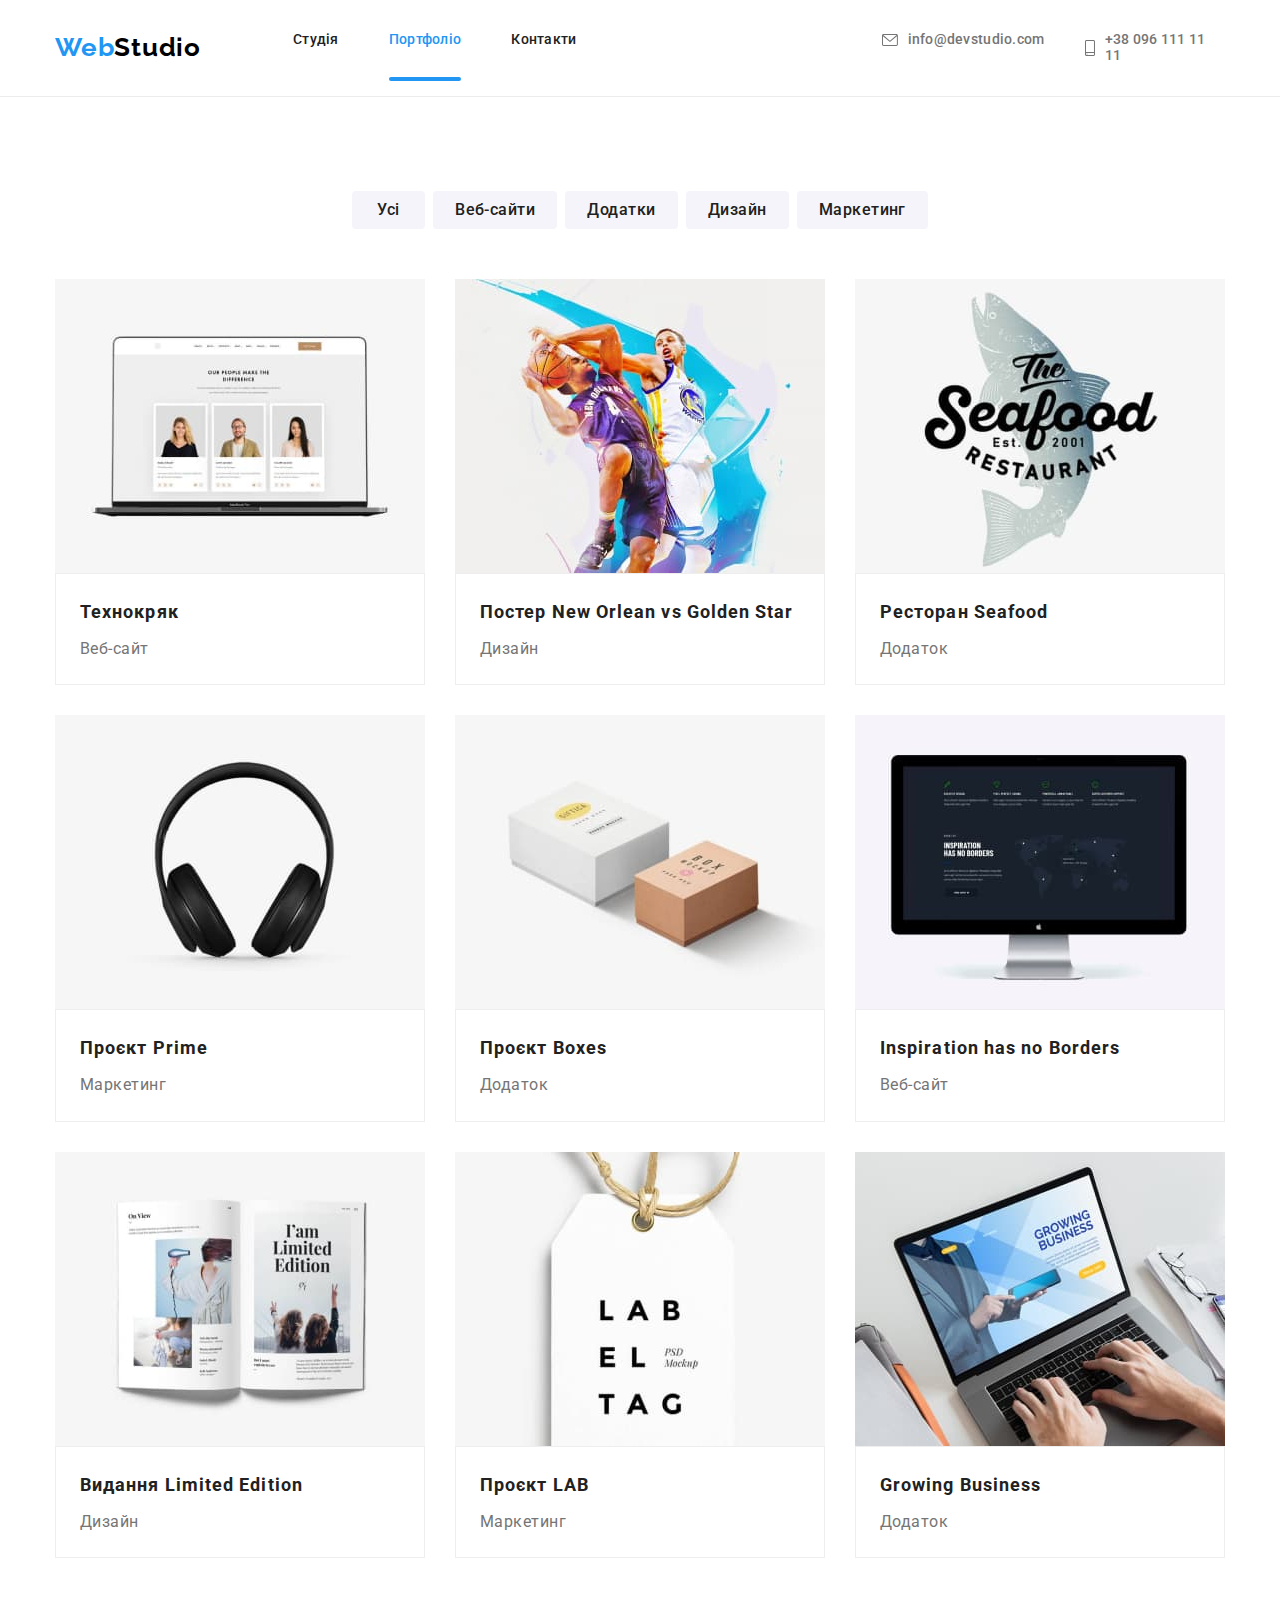
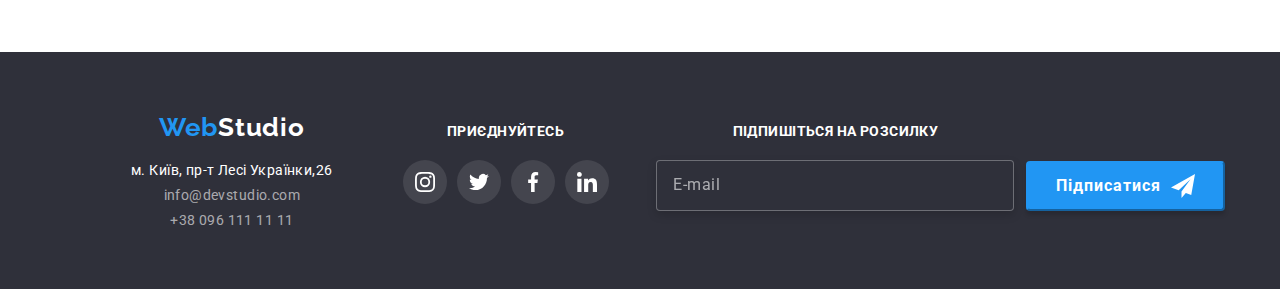
==== commit 560a415e: "Исправил ошибки" ====
--- a/portfolio.html
+++ b/portfolio.html
@@ -23,7 +23,7 @@
           <button type="button" class="header__menu-button js-open-menu"
             aria-expanded="false"
             aria-controls="mobile-menu">
-            <svg width="40px" height="40px" aria-label="Перемикач мобільного меню">
+            <svg width="24px" height="16px" aria-label="Перемикач мобільного меню">
               <use class="header__icon-menu" href="./images/icons.svg#menu"></use>
             </svg>
           </button>
@@ -61,7 +61,7 @@
 
     <div class="menu-container js-menu-container" id="mobile-menu">
       <button class="header__menu-button js-close-menu">
-        <svg width="40px" height="40px" aria-label="Перемикач мобільного меню">
+        <svg width="18.7px" height="18.7px" aria-label="Перемикач мобільного меню">
           <use class="header__icon-cross" href="./images/icons.svg#closehead"></use>
         </svg>
       </button>
--- a/css/portfolio.min.css
+++ b/css/portfolio.min.css
@@ -1 +1 @@
-:root{--primary-text-color: #757575;--accent-color: #2196f3;--white: #ffffff;--black: #000000;--background: #2f303a;--title: #212121;--button: #f5f4fa;--footer-meltel: rgba(255, 255, 255, 0.6);--button-inactive: #188ce8;--icons: #afb1b8;--icons-foot: rgba(255, 255, 255, 0.1);--transition-duration: 250ms;--transition-timing-function: cubic-bezier(0.4, 0, 0.2, 1)}.visually-hidden{position:absolute;white-space:nowrap;width:1px;height:1px;overflow:hidden;border:0;padding:0;clip:rect(0 0 0 0);-webkit-clip-path:inset(50%);clip-path:inset(50%);margin:-1px}.list{padding:0;margin:0;list-style:none}p,h1,h2,h3,ul{padding:0;margin:0}body{color:var(--primary-text-color);background-color:var(--white);font-family:Roboto,sans-serif}@media screen and (min-width: 480px){body{overflow-x:hidden}}.web{color:var(--accent-color)}input,textarea{outline:none}.section{padding-top:60px;padding-bottom:60px}@media screen and (min-width: 1200px){.section{padding-top:94px;padding-bottom:94px}}.flex{display:-webkit-box;display:-ms-flexbox;display:flex;-ms-flex-wrap:wrap;flex-wrap:wrap}@media screen and (min-width: 1200px){.flex{display:-webkit-box;display:-ms-flexbox;display:flex}}.title{margin-bottom:30px;color:var(--title);font-weight:700;font-size:28px;line-height:1.18;text-align:center;letter-spacing:.03em}@media screen and (min-width: 1200px){.title{margin-bottom:30px;font-size:36px;line-height:1.2}}.container{margin-left:auto;margin-right:auto;padding-left:15px;padding-right:15px}@media screen and (min-width: 480px){.container{width:480px}}@media screen and (min-width: 768px){.container{width:768px}}@media screen and (min-width: 1200px){.container{width:1200px}}.header{border-bottom:1px solid #ececec}@media screen and (min-width: 768px){.header__nav,.header__main{display:-webkit-box;display:-ms-flexbox;display:flex;-webkit-box-align:center;-ms-flex-align:center;align-items:center}}@media screen and (min-width: 768px){.header__menu{display:-webkit-box;display:-ms-flexbox;display:flex}}.header__mobileopen{display:-webkit-box;display:-ms-flexbox;display:flex;-webkit-box-pack:justify;-ms-flex-pack:justify;justify-content:space-between;-webkit-box-align:center;-ms-flex-align:center;align-items:center}.header__menu-button{display:-webkit-inline-box;display:-ms-inline-flexbox;display:inline-flex;margin:0;padding:0;border:none;background-color:var(--white)}.header__menu-button:hover .header__icon-menu{fill:var(--accent-color)}.header__menu-button:focus .header__icon-menu{fill:var(--accent-color)}.header__menu-button:hover .header__icon-cross{fill:var(--accent-color)}.header__menu-button:focus .header__icon-cross{fill:var(--accent-color)}@media(min-width: 768px){.header__menu-button{display:none}}.header__icon-menu,.header__icon-cross{-webkit-transition:fill var(--transition-timing-function);transition:fill var(--transition-timing-function)}.menu-container{overflow-y:scroll;position:fixed;top:0;left:0;width:100vw;height:100vh;padding:48px 40px;background-color:var(--white);z-index:999;-webkit-transform:translateY(-100%);transform:translateY(-100%);-webkit-transition:-webkit-transform var(--transition-duration) var(--transition-timing-function);transition:-webkit-transform var(--transition-duration) var(--transition-timing-function);transition:transform var(--transition-duration) var(--transition-timing-function);transition:transform var(--transition-duration) var(--transition-timing-function), -webkit-transform var(--transition-duration) var(--transition-timing-function)}.menu-container.is-open{-webkit-transform:translateY(0);transform:translateY(0)}.menu-container .header__menu-button{position:absolute;top:10px;right:15px;color:var(--black)}@media(max-width: 767px){.header__menu{display:none}}.header__logo{color:var(--black);font-family:"Raleway",sans-serif;font-style:normal;font-weight:700;font-size:24px;line-height:1.17;letter-spacing:.03em;text-decoration:none;margin-top:16px;margin-bottom:16px}@media screen and (min-width: 768px){.header__logo{font-size:26px;line-height:1.2}}@media screen and (min-width: 768px){.header__site-nav{display:-webkit-box;display:-ms-flexbox;display:flex;margin-left:93px}}.header__items:not(:last-child){margin-bottom:32px}@media screen and (min-width: 768px){.header__items:not(:last-child){margin-right:50px;margin-bottom:0}}.header__items:last-child{margin-bottom:306px}@media screen and (min-width: 768px){.header__items:last-child{margin-bottom:0}}.header__link{position:relative;display:block;color:var(--title);font-weight:500;font-size:40px;line-height:1.18;letter-spacing:.02em;text-decoration:none;-webkit-transition:color var(--transition-duration) var(--transition-timing-function);transition:color var(--transition-duration) var(--transition-timing-function)}.header__link:hover,.header__link:focus{color:var(--accent-color)}@media screen and (min-width: 768px){.header__link{font-size:14px;line-height:1.14;padding-top:32px;padding-bottom:32px}.header__link::after{display:block;position:absolute;bottom:-1px;left:0;content:"";width:100%;height:4px;background:var(--accent-color);border-radius:2px;opacity:0;-webkit-transition:opacity var(--transition-duration) var(--transition-timing-function);transition:opacity var(--transition-duration) var(--transition-timing-function)}.header__link--current.header__link::after{opacity:1}.header__link--current{color:var(--accent-color)}}@media screen and (min-width: 768px){.header__contacts{margin-left:90px;padding:21px 0}}@media screen and (min-width: 1200px){.header__contacts{display:-webkit-box;display:-ms-flexbox;display:flex;margin-left:305px;padding:32px 0}}.header__item:not(:last-child){margin-bottom:32px}@media screen and (min-width: 768px){.header__item:not(:last-child){margin-bottom:8px}}@media screen and (min-width: 1200px){.header__item:not(:last-child){margin-right:40px;margin-bottom:0}}@media screen and (max-width: 767px){.header__item:last-child{margin-bottom:64px}}.header__meltel{color:var(--accent-color);font-weight:500;font-size:34px;line-height:1.18;letter-spacing:.02em;text-decoration:none;-webkit-transition:color var(--transition-duration) var(--transition-timing-function);transition:color var(--transition-duration) var(--transition-timing-function)}.header__meltel:hover,.header__meltel:focus{color:var(--accent-color)}@media screen and (min-width: 768px){.header__meltel{color:var(--primary-text-color);display:-webkit-box;display:-ms-flexbox;display:flex;-webkit-box-align:center;-ms-flex-align:center;align-items:center;font-size:12px;line-height:1.16}}@media screen and (min-width: 1200px){.header__meltel{font-size:14px;line-height:1.14}}@media screen and (max-width: 767px){.header__mel{color:var(--primary-text-color);font-size:24px;line-height:1.17}}.header__icons{fill:currentColor;margin-right:8px}@media screen and (max-width: 767px){.header__icons{display:none}}@media screen and (min-width: 1200px){.header__icons{margin-right:10px}}.header__social-menu{display:-webkit-box;display:-ms-flexbox;display:flex;margin-bottom:0;-ms-flex-wrap:wrap;flex-wrap:wrap}.header__social-item{font-weight:500;font-size:18px;line-height:1.2;letter-spacing:.02em;color:var(--accent-color);text-decoration:none}.header__socials-item{position:relative}.header__socials-item:not(:last-child){margin-right:20px}.header__socials-item:not(:last-child)::after{content:"";position:absolute;width:22px;height:1px;left:100%;bottom:50%;-webkit-transform:translate(-50% -50%);transform:translate(-50% -50%);background-color:rgba(33,33,33,.2);-webkit-transform:rotate(90deg);transform:rotate(90deg)}.buttons__buttons{padding:6px 22px;display:inline-block;min-width:73px;border-radius:4px;border:var(--button);color:var(--title);background-color:var(--button);cursor:pointer;font-family:inherit;font-weight:500;font-size:16px;line-height:26px;text-align:center;letter-spacing:.03em;-webkit-transition-property:border,color,background-color,-webkit-box-shadow;transition-property:border,color,background-color,-webkit-box-shadow;transition-property:border,color,background-color,box-shadow;transition-property:border,color,background-color,box-shadow,-webkit-box-shadow;-webkit-transition-duration:var(--transition-duration);transition-duration:var(--transition-duration);-webkit-transition-timing-function:var(--transition-timing-function);transition-timing-function:var(--transition-timing-function)}.buttons__buttons:hover,.buttons__buttons:focus{border:var(--accent-color);color:var(--white);background-color:var(--accent-color);-webkit-box-shadow:0px 3px 1px rgba(0,0,0,.1),0px 1px 2px rgba(0,0,0,.08),0px 2px 2px rgba(0,0,0,.12);box-shadow:0px 3px 1px rgba(0,0,0,.1),0px 1px 2px rgba(0,0,0,.08),0px 2px 2px rgba(0,0,0,.12)}.buttons__general:not(:last-child){margin-right:8px}@media screen and (max-width: 767px){.buttons__general:nth-child(3),.buttons__general:nth-child(5){margin-right:0}}.buttons__list{margin-bottom:40px;-ms-flex-wrap:wrap;flex-wrap:wrap;-webkit-box-pack:start;-ms-flex-pack:start;justify-content:flex-start;row-gap:15px}@media screen and (min-width: 758px){.buttons__list{width:100%;-webkit-box-pack:center;-ms-flex-pack:center;justify-content:center;margin-bottom:30px}}@media screen and (min-width: 1200px){.buttons__list{-ms-flex-wrap:nowrap;flex-wrap:nowrap;width:100%;-webkit-box-pack:center;-ms-flex-pack:center;justify-content:center;margin-bottom:50px}}.product__picture{display:block;width:100%;height:auto}@media screen and (min-width: 768px){.product__picture{width:354px}}@media screen and (min-width: 1200px){.product__picture{width:370px}}.product__description-title{margin-bottom:4px;color:var(--title);font-weight:700;font-size:18px;line-height:2;letter-spacing:.06em}.product__meaning{color:var(--primary-text-color);font-weight:400;font-size:16px;line-height:1.9;letter-spacing:.03em}.product__description{padding:20px 24px;background:var(--white);border:1px solid #eee;width:100%}@media screen and (min-width: 768px){.product__description{width:354px}.product__description.first{padding-bottom:56px}}@media screen and (min-width: 1200px){.product__description{width:370px}.product__description.first{padding-bottom:20px}}.product{-ms-flex-wrap:wrap;flex-wrap:wrap}.product__element{width:100%}.product__element:not(:last-child){margin-bottom:30px}@media screen and (min-width: 768px){.product__element{width:354px}.product__element:nth-child(2n+1){margin-right:30px}}@media screen and (min-width: 1200px){.product__element{width:370px;margin-right:30px}.product__element:nth-child(3n){margin-right:0}.product__element:nth-last-child(-n+3){margin-bottom:0}}.product__link{display:block;text-decoration:none;-webkit-transition:-webkit-box-shadow var(--transition-duration) var(--transition-timing-function);transition:-webkit-box-shadow var(--transition-duration) var(--transition-timing-function);transition:box-shadow var(--transition-duration) var(--transition-timing-function);transition:box-shadow var(--transition-duration) var(--transition-timing-function), -webkit-box-shadow var(--transition-duration) var(--transition-timing-function)}.product__link:hover,.product__link:focus{-webkit-box-shadow:0px 1px 1px rgba(0,0,0,.12),0px 4px 4px rgba(0,0,0,.06),1px 4px 6px rgba(0,0,0,.16);box-shadow:0px 1px 1px rgba(0,0,0,.12),0px 4px 4px rgba(0,0,0,.06),1px 4px 6px rgba(0,0,0,.16)}.product__item{position:relative;overflow:hidden}.product__overlay{position:absolute;padding:77px 24px;top:0;left:0;height:100%;color:var(--white);background:rgba(33,150,243,.9);-webkit-transform:translateY(100%);transform:translateY(100%);-webkit-transition:-webkit-transform var(--transition-duration) var(--transition-timing-function);transition:-webkit-transform var(--transition-duration) var(--transition-timing-function);transition:transform var(--transition-duration) var(--transition-timing-function);transition:transform var(--transition-duration) var(--transition-timing-function), -webkit-transform var(--transition-duration) var(--transition-timing-function);width:100%}.product__link:hover .product__overlay{-webkit-transform:translateY(0);transform:translateY(0)}.product__link:focus .product__overlay{-webkit-transform:translateY(0);transform:translateY(0)}@media screen and (min-width: 768px){.product__overlay{padding:49px 24px 77px 24px}}@media screen and (min-width: 1200px){.product__overlay{padding:63px 24px}}.product__overlay-text{font-weight:400;font-size:18px;line-height:1.6;letter-spacing:.03em}.footer{text-align:center;padding-top:60px;padding-bottom:60px;background:var(--background)}.footer__logo{display:inline-block;margin-bottom:28px;color:var(--white);font-family:"Raleway",sans-serif;font-style:normal;font-weight:700;font-size:24px;line-height:1.17;letter-spacing:.03em;text-decoration:none}@media screen and (min-width: 1200px){.footer__logo{font-size:26px;line-height:1.2;margin-bottom:20px}}@media screen and (min-width: 768px){.footer__firstdiv{margin-left:76px}}.footer__address{font-family:Roboto,sans-serif;font-style:normal;font-weight:400;font-size:14px;line-height:1.7;letter-spacing:.03em}.footer__map-link{color:var(--white);text-decoration:none;-webkit-transition:color var(--transition-duration) var(--transition-timing-function);transition:color var(--transition-duration) var(--transition-timing-function)}.footer__map-link:hover,.footer__map-link:focus{color:var(--accent-color)}.footer__meltel{color:var(--footer-meltel);text-decoration:none;-webkit-transition:color var(--transition-duration) var(--transition-timing-function);transition:color var(--transition-duration) var(--transition-timing-function)}.footer__meltel:hover,.footer__meltel:focus{color:var(--accent-color)}.footer__map:not(:last-child){margin-bottom:12px}@media screen and (min-width: 1200px){.footer__map:not(:last-child){margin-bottom:9px}}@media screen and (min-width: 768px){.footer__flex{display:-webkit-box;display:-ms-flexbox;display:flex;-ms-flex-wrap:wrap;flex-wrap:wrap;-webkit-box-align:baseline;-ms-flex-align:baseline;align-items:baseline}}@media screen and (min-width: 1200px){.footer__flex{display:-webkit-box;display:-ms-flexbox;display:flex;-webkit-box-align:baseline;-ms-flex-align:baseline;align-items:baseline}}.footer__sociallinks{display:-webkit-box;display:-ms-flexbox;display:flex}.footer__join{margin-top:60px;margin-bottom:60px}@media screen and (min-width: 768px){.footer__join{margin-left:165px;margin-top:0;margin-bottom:0}}@media screen and (min-width: 1200px){.footer__join{margin-left:70px}}.footer__join-header{font-family:"Roboto";font-style:normal;font-weight:700;font-size:14px;line-height:1.14;letter-spacing:.03em;text-transform:uppercase;color:var(--white);margin-bottom:20px}.footer__sociallinks{display:-webkit-box;display:-ms-flexbox;display:flex;margin:0;gap:10px;-webkit-box-pack:center;-ms-flex-pack:center;justify-content:center}.footer__socialicon{display:-webkit-box;display:-ms-flexbox;display:flex;width:44px;height:44px;border-radius:50%;background-color:var(--icons-foot);-webkit-box-pack:center;-ms-flex-pack:center;justify-content:center;-webkit-box-align:center;-ms-flex-align:center;align-items:center;-webkit-transition:background-color var(--transition-duration) var(--transition-timing-function);transition:background-color var(--transition-duration) var(--transition-timing-function)}.footer__socialicon:hover,.footer__socialicon:focus{background-color:var(--accent-color)}.footer__socialnetworks{fill:var(--white);-webkit-transition:fill 250ms cubic-bezier(0.4, 0, 0.2, 1);transition:fill 250ms cubic-bezier(0.4, 0, 0.2, 1)}.footer__socialicon:focus .footer__socialnetworks{fill:var(--white)}.footer__socialicon:hover .footer__socialnetworks{fill:var(--white)}@media screen and (min-width: 768px)and (max-width: 1199px){.footer__mailing-list{margin:auto;margin-top:60px}}@media screen and (min-width: 1200px){.footer__mailing-list{margin-left:auto}}@media screen and (min-width: 1200px){.footer__form{display:-webkit-box;display:-ms-flexbox;display:flex}}.footer__form-title{font-weight:700;font-size:14px;line-height:1.14;letter-spacing:.03em;text-transform:uppercase;color:var(--white);margin-bottom:20px}.footer__input{width:100%;border:1px solid rgba(255,255,255,.3);-webkit-filter:drop-shadow(0px 4px 4px rgba(0, 0, 0, 0.15));filter:drop-shadow(0px 4px 4px rgba(0, 0, 0, 0.15));border-radius:4px;padding:15.2px 16px;background:var(--background);margin-bottom:20px}.footer__input::-webkit-input-placeholder{font-weight:400;font-size:16px;line-height:1.25;letter-spacing:.03em;color:rgba(255,255,255,.6)}.footer__input::-moz-placeholder{font-weight:400;font-size:16px;line-height:1.25;letter-spacing:.03em;color:rgba(255,255,255,.6)}.footer__input:-ms-input-placeholder{font-weight:400;font-size:16px;line-height:1.25;letter-spacing:.03em;color:rgba(255,255,255,.6)}.footer__input::-ms-input-placeholder{font-weight:400;font-size:16px;line-height:1.25;letter-spacing:.03em;color:rgba(255,255,255,.6)}.footer__input::placeholder{font-weight:400;font-size:16px;line-height:1.25;letter-spacing:.03em;color:rgba(255,255,255,.6)}.footer__input:focus{color:var(--white)}@media screen and (min-width: 768px){.footer__input{width:450px}}@media screen and (min-width: 1200px){.footer__input{width:358px;margin-bottom:0}}.footer__submit-but{background-color:var(--accent-color);-webkit-box-shadow:0px 4px 4px rgba(0,0,0,.15);box-shadow:0px 4px 4px rgba(0,0,0,.15);border-radius:4px;border-color:var(--accent-color);font-weight:700;font-size:16px;line-height:1.9;text-align:center;letter-spacing:.06em;color:#fff;padding:10px 28px;display:-webkit-box;display:-ms-flexbox;display:flex;-webkit-box-align:center;-ms-flex-align:center;align-items:center;margin:auto;height:50px;cursor:pointer;-webkit-transition:background-color var(--transition-duration) var(--transition-timing-function);transition:background-color var(--transition-duration) var(--transition-timing-function)}.footer__submit-but:hover,.footer__submit-but:focus{background-color:#188ce8}@media screen and (min-width: 1200px){.footer__submit-but{margin:0;-ms-flex-item-align:end;align-self:flex-end;margin-left:12px}}.footer__submit-icon{fill:var(--white);margin-left:10px}/*# sourceMappingURL=portfolio.min.css.map */+:root{--primary-text-color: #757575;--accent-color: #2196f3;--white: #ffffff;--black: #000000;--background: #2f303a;--title: #212121;--button: #f5f4fa;--footer-meltel: rgba(255, 255, 255, 0.6);--button-inactive: #188ce8;--icons: #afb1b8;--icons-foot: rgba(255, 255, 255, 0.1);--transition-duration: 250ms;--transition-timing-function: cubic-bezier(0.4, 0, 0.2, 1)}.visually-hidden{position:absolute;white-space:nowrap;width:1px;height:1px;overflow:hidden;border:0;padding:0;clip:rect(0 0 0 0);-webkit-clip-path:inset(50%);clip-path:inset(50%);margin:-1px}.list{padding:0;margin:0;list-style:none}p,h1,h2,h3,ul{padding:0;margin:0}body{color:var(--primary-text-color);background-color:var(--white);font-family:Roboto,sans-serif}@media screen and (min-width: 480px){body{overflow-x:hidden}}.web{color:var(--accent-color)}input,textarea{outline:none}.section{padding-top:60px;padding-bottom:60px}@media screen and (min-width: 1200px){.section{padding-top:94px;padding-bottom:94px}}.flex{display:-webkit-box;display:-ms-flexbox;display:flex;-ms-flex-wrap:wrap;flex-wrap:wrap}@media screen and (min-width: 1200px){.flex{display:-webkit-box;display:-ms-flexbox;display:flex}}.title{margin-bottom:30px;color:var(--title);font-weight:700;font-size:28px;line-height:1.18;text-align:center;letter-spacing:.03em}@media screen and (min-width: 1200px){.title{margin-bottom:30px;font-size:36px;line-height:1.2}}.container{margin-left:auto;margin-right:auto;padding-left:15px;padding-right:15px}@media screen and (min-width: 480px){.container{width:480px}}@media screen and (min-width: 768px){.container{width:768px}}@media screen and (min-width: 1200px){.container{width:1200px}}.header{border-bottom:1px solid #ececec}@media screen and (min-width: 768px){.header__nav,.header__main{display:-webkit-box;display:-ms-flexbox;display:flex;-webkit-box-align:center;-ms-flex-align:center;align-items:center}}@media screen and (min-width: 768px){.header__menu{display:-webkit-box;display:-ms-flexbox;display:flex}}.header__mobileopen{display:-webkit-box;display:-ms-flexbox;display:flex;-webkit-box-pack:justify;-ms-flex-pack:justify;justify-content:space-between;-webkit-box-align:center;-ms-flex-align:center;align-items:center}.header__menu-button{display:-webkit-inline-box;display:-ms-inline-flexbox;display:inline-flex;-webkit-box-align:center;-ms-flex-align:center;align-items:center;-webkit-box-pack:center;-ms-flex-pack:center;justify-content:center;width:40px;height:40px;margin:0;padding:0;border:none;background-color:var(--white)}.header__menu-button:hover .header__icon-menu{fill:var(--accent-color)}.header__menu-button:focus .header__icon-menu{fill:var(--accent-color)}.header__menu-button:hover .header__icon-cross{fill:var(--accent-color)}.header__menu-button:focus .header__icon-cross{fill:var(--accent-color)}@media(min-width: 768px){.header__menu-button{display:none}}.header__icon-menu,.header__icon-cross{-webkit-transition:fill var(--transition-timing-function);transition:fill var(--transition-timing-function)}.menu-container{overflow-y:scroll;position:fixed;top:0;left:0;width:100vw;height:100vh;padding:48px 40px;background-color:var(--white);z-index:999;-webkit-transform:translateY(-100%);transform:translateY(-100%);-webkit-transition:-webkit-transform var(--transition-duration) var(--transition-timing-function);transition:-webkit-transform var(--transition-duration) var(--transition-timing-function);transition:transform var(--transition-duration) var(--transition-timing-function);transition:transform var(--transition-duration) var(--transition-timing-function), -webkit-transform var(--transition-duration) var(--transition-timing-function)}.menu-container.is-open{-webkit-transform:translateY(0);transform:translateY(0)}.menu-container .header__menu-button{position:absolute;top:10px;right:15px;color:var(--black)}@media(max-width: 767px){.header__menu{display:none}}.header__logo{color:var(--black);font-family:"Raleway",sans-serif;font-style:normal;font-weight:700;font-size:24px;line-height:1.17;letter-spacing:.03em;text-decoration:none;margin-top:16px;margin-bottom:16px}@media screen and (min-width: 768px){.header__logo{font-size:26px;line-height:1.2;margin-top:0;margin-bottom:0}}@media screen and (min-width: 768px){.header__site-nav{display:-webkit-box;display:-ms-flexbox;display:flex;margin-left:88px}}@media screen and (min-width: 1200px){.header__site-nav{margin-left:92px}}.header__items:not(:last-child){margin-bottom:32px}@media screen and (min-width: 768px){.header__items:not(:last-child){margin-right:50px;margin-bottom:0}}.header__items:last-child{margin-bottom:306px}@media screen and (min-width: 768px){.header__items:last-child{margin-bottom:0}}.header__link{position:relative;display:block;color:var(--title);font-weight:500;font-size:40px;line-height:1.18;letter-spacing:.02em;text-decoration:none;-webkit-transition:color var(--transition-duration) var(--transition-timing-function);transition:color var(--transition-duration) var(--transition-timing-function)}.header__link:hover,.header__link:focus{color:var(--accent-color)}@media screen and (min-width: 768px){.header__link{font-size:14px;line-height:1.14;padding-top:32px;padding-bottom:32px}.header__link::after{display:block;position:absolute;bottom:-1px;left:0;content:"";width:100%;height:4px;background:var(--accent-color);border-radius:2px;opacity:0;-webkit-transition:opacity var(--transition-duration) var(--transition-timing-function);transition:opacity var(--transition-duration) var(--transition-timing-function)}.header__link--current.header__link::after{opacity:1}.header__link--current{color:var(--accent-color)}}@media screen and (min-width: 768px){.header__contacts{margin-left:85px;padding:21px 0}}@media screen and (min-width: 1200px){.header__contacts{display:-webkit-box;display:-ms-flexbox;display:flex;margin-left:305px;padding:32px 0}}.header__item:not(:last-child){margin-bottom:32px}@media screen and (min-width: 768px){.header__item:not(:last-child){margin-bottom:8px}}@media screen and (min-width: 1200px){.header__item:not(:last-child){margin-right:40px;margin-bottom:0}}@media screen and (max-width: 767px){.header__item:last-child{margin-bottom:64px}}.header__meltel{color:var(--accent-color);font-weight:500;font-size:34px;line-height:1.18;letter-spacing:.02em;text-decoration:none;-webkit-transition:color var(--transition-duration) var(--transition-timing-function);transition:color var(--transition-duration) var(--transition-timing-function)}.header__meltel:hover,.header__meltel:focus{color:var(--accent-color)}@media screen and (min-width: 768px){.header__meltel{color:var(--primary-text-color);display:-webkit-box;display:-ms-flexbox;display:flex;-webkit-box-align:center;-ms-flex-align:center;align-items:center;font-size:12px;line-height:1.16}}@media screen and (min-width: 1200px){.header__meltel{font-size:14px;line-height:1.14}}@media screen and (max-width: 767px){.header__mel{color:var(--primary-text-color);font-size:24px;line-height:1.17}}.header__icons{fill:currentColor;margin-right:8px}@media screen and (max-width: 767px){.header__icons{display:none}}@media screen and (min-width: 1200px){.header__icons{margin-right:10px}}.header__social-menu{display:-webkit-box;display:-ms-flexbox;display:flex;margin-bottom:0;-ms-flex-wrap:wrap;flex-wrap:wrap}.header__social-item{font-weight:500;font-size:18px;line-height:1.2;letter-spacing:.02em;color:var(--accent-color);text-decoration:none}.header__socials-item{position:relative}.header__socials-item:not(:last-child){margin-right:20px}.header__socials-item:not(:last-child)::after{content:"";position:absolute;width:22px;height:1px;left:100%;bottom:50%;-webkit-transform:translate(-50% -50%);transform:translate(-50% -50%);background-color:rgba(33,33,33,.2);-webkit-transform:rotate(90deg);transform:rotate(90deg)}.buttons__buttons{padding:6px 22px;display:inline-block;min-width:73px;border-radius:4px;border:var(--button);color:var(--title);background-color:var(--button);cursor:pointer;font-family:inherit;font-weight:500;font-size:16px;line-height:26px;text-align:center;letter-spacing:.03em;-webkit-transition-property:border,color,background-color,-webkit-box-shadow;transition-property:border,color,background-color,-webkit-box-shadow;transition-property:border,color,background-color,box-shadow;transition-property:border,color,background-color,box-shadow,-webkit-box-shadow;-webkit-transition-duration:var(--transition-duration);transition-duration:var(--transition-duration);-webkit-transition-timing-function:var(--transition-timing-function);transition-timing-function:var(--transition-timing-function)}.buttons__buttons:hover,.buttons__buttons:focus{border:var(--accent-color);color:var(--white);background-color:var(--accent-color);-webkit-box-shadow:0px 3px 1px rgba(0,0,0,.1),0px 1px 2px rgba(0,0,0,.08),0px 2px 2px rgba(0,0,0,.12);box-shadow:0px 3px 1px rgba(0,0,0,.1),0px 1px 2px rgba(0,0,0,.08),0px 2px 2px rgba(0,0,0,.12)}@media screen and (max-width: 767px){.buttons__general:nth-child(3),.buttons__general:nth-child(5){margin-right:0}}.buttons__list{margin-bottom:40px;-ms-flex-wrap:wrap;flex-wrap:wrap;-webkit-box-pack:start;-ms-flex-pack:start;justify-content:flex-start;gap:15px 8px}@media screen and (min-width: 758px){.buttons__list{width:100%;-webkit-box-pack:center;-ms-flex-pack:center;justify-content:center;margin-bottom:30px}}@media screen and (min-width: 1200px){.buttons__list{-ms-flex-wrap:nowrap;flex-wrap:nowrap;width:100%;-webkit-box-pack:center;-ms-flex-pack:center;justify-content:center;margin-bottom:50px}}.product__picture{display:block;width:100%;height:auto}@media screen and (min-width: 768px){.product__picture{width:354px}}@media screen and (min-width: 1200px){.product__picture{width:370px}}.product__description-title{margin-bottom:4px;color:var(--title);font-weight:700;font-size:18px;line-height:2;letter-spacing:.06em}.product__meaning{color:var(--primary-text-color);font-weight:400;font-size:16px;line-height:1.9;letter-spacing:.03em}.product__description{padding:20px 24px;background:var(--white);border:1px solid #eee;width:100%}@media screen and (min-width: 768px){.product__description{width:354px}.product__description.first{padding-bottom:56px}}@media screen and (min-width: 1200px){.product__description{width:370px}.product__description.first{padding-bottom:20px}}.product{-ms-flex-wrap:wrap;flex-wrap:wrap}.product__element{width:100%}.product__element:not(:last-child){margin-bottom:30px}@media screen and (min-width: 768px){.product__element{width:354px}.product__element:nth-child(2n+1){margin-right:30px}}@media screen and (min-width: 1200px){.product__element{width:370px;margin-right:30px}.product__element:nth-child(3n){margin-right:0}.product__element:nth-last-child(-n+3){margin-bottom:0}}.product__link{display:block;text-decoration:none;-webkit-transition:-webkit-box-shadow var(--transition-duration) var(--transition-timing-function);transition:-webkit-box-shadow var(--transition-duration) var(--transition-timing-function);transition:box-shadow var(--transition-duration) var(--transition-timing-function);transition:box-shadow var(--transition-duration) var(--transition-timing-function), -webkit-box-shadow var(--transition-duration) var(--transition-timing-function)}.product__link:hover,.product__link:focus{-webkit-box-shadow:0px 1px 1px rgba(0,0,0,.12),0px 4px 4px rgba(0,0,0,.06),1px 4px 6px rgba(0,0,0,.16);box-shadow:0px 1px 1px rgba(0,0,0,.12),0px 4px 4px rgba(0,0,0,.06),1px 4px 6px rgba(0,0,0,.16)}.product__item{position:relative;overflow:hidden}.product__overlay{position:absolute;padding:77px 24px;top:0;left:0;height:100%;color:var(--white);background:rgba(33,150,243,.9);-webkit-transform:translateY(101%);transform:translateY(101%);-webkit-transition:-webkit-transform var(--transition-duration) var(--transition-timing-function);transition:-webkit-transform var(--transition-duration) var(--transition-timing-function);transition:transform var(--transition-duration) var(--transition-timing-function);transition:transform var(--transition-duration) var(--transition-timing-function), -webkit-transform var(--transition-duration) var(--transition-timing-function);width:100%}.product__link:hover .product__overlay{-webkit-transform:translateY(0);transform:translateY(0)}.product__link:focus .product__overlay{-webkit-transform:translateY(0);transform:translateY(0)}@media screen and (min-width: 768px){.product__overlay{padding:49px 24px 77px 24px}}@media screen and (min-width: 1200px){.product__overlay{padding:63px 24px}}.product__overlay-text{font-weight:400;font-size:18px;line-height:1.6;letter-spacing:.03em}.footer{text-align:center;padding-top:60px;padding-bottom:60px;background:var(--background)}.footer__logo{display:inline-block;margin-bottom:28px;color:var(--white);font-family:"Raleway",sans-serif;font-style:normal;font-weight:700;font-size:24px;line-height:1.17;letter-spacing:.03em;text-decoration:none}@media screen and (min-width: 1200px){.footer__logo{font-size:26px;line-height:1.2;margin-bottom:20px}}@media screen and (min-width: 768px){.footer__firstdiv{margin-left:76px}}.footer__address{font-style:normal;font-weight:400;font-size:14px;line-height:1.14;letter-spacing:.03em}.footer__map-link{color:var(--white);text-decoration:none;-webkit-transition:color var(--transition-duration) var(--transition-timing-function);transition:color var(--transition-duration) var(--transition-timing-function)}.footer__map-link:hover,.footer__map-link:focus{color:var(--accent-color)}.footer__meltel{color:var(--footer-meltel);text-decoration:none;-webkit-transition:color var(--transition-duration) var(--transition-timing-function);transition:color var(--transition-duration) var(--transition-timing-function)}.footer__meltel:hover,.footer__meltel:focus{color:var(--accent-color)}.footer__map:not(:last-child){margin-bottom:12px}@media screen and (min-width: 1200px){.footer__map:not(:last-child){margin-bottom:9px}}@media screen and (min-width: 768px){.footer__flex{display:-webkit-box;display:-ms-flexbox;display:flex;-ms-flex-wrap:wrap;flex-wrap:wrap;-webkit-box-align:baseline;-ms-flex-align:baseline;align-items:baseline}}@media screen and (min-width: 1200px){.footer__flex{display:-webkit-box;display:-ms-flexbox;display:flex;-webkit-box-align:baseline;-ms-flex-align:baseline;align-items:baseline}}.footer__sociallinks{display:-webkit-box;display:-ms-flexbox;display:flex}.footer__join{margin-top:60px;margin-bottom:60px}@media screen and (min-width: 768px){.footer__join{margin-left:165px;margin-top:0;margin-bottom:0}}@media screen and (min-width: 1200px){.footer__join{margin-left:70px}}.footer__join-header{font-family:"Roboto";font-style:normal;font-weight:700;font-size:14px;line-height:1.14;letter-spacing:.03em;text-transform:uppercase;color:var(--white);margin-bottom:20px}.footer__sociallinks{display:-webkit-box;display:-ms-flexbox;display:flex;margin:0;gap:10px;-webkit-box-pack:center;-ms-flex-pack:center;justify-content:center}.footer__socialicon{display:-webkit-box;display:-ms-flexbox;display:flex;width:44px;height:44px;border-radius:50%;background-color:var(--icons-foot);-webkit-box-pack:center;-ms-flex-pack:center;justify-content:center;-webkit-box-align:center;-ms-flex-align:center;align-items:center;-webkit-transition:background-color var(--transition-duration) var(--transition-timing-function);transition:background-color var(--transition-duration) var(--transition-timing-function)}.footer__socialicon:hover,.footer__socialicon:focus{background-color:var(--accent-color)}.footer__socialnetworks{fill:var(--white);-webkit-transition:fill 250ms cubic-bezier(0.4, 0, 0.2, 1);transition:fill 250ms cubic-bezier(0.4, 0, 0.2, 1)}.footer__socialicon:focus .footer__socialnetworks{fill:var(--white)}.footer__socialicon:hover .footer__socialnetworks{fill:var(--white)}@media screen and (min-width: 768px)and (max-width: 1199px){.footer__mailing-list{margin:auto;margin-top:60px}}@media screen and (min-width: 1200px){.footer__mailing-list{margin-left:auto}}@media screen and (min-width: 1200px){.footer__form{display:-webkit-box;display:-ms-flexbox;display:flex}}.footer__form-title{font-weight:700;font-size:14px;line-height:1.14;letter-spacing:.03em;text-transform:uppercase;color:var(--white);margin-bottom:20px}.footer__input{width:100%;border:1px solid rgba(255,255,255,.3);-webkit-filter:drop-shadow(0px 4px 4px rgba(0, 0, 0, 0.15));filter:drop-shadow(0px 4px 4px rgba(0, 0, 0, 0.15));border-radius:4px;padding:15.2px 16px;background:var(--background);margin-bottom:20px}.footer__input::-webkit-input-placeholder{font-weight:400;font-size:16px;line-height:1.25;letter-spacing:.03em;color:rgba(255,255,255,.6)}.footer__input::-moz-placeholder{font-weight:400;font-size:16px;line-height:1.25;letter-spacing:.03em;color:rgba(255,255,255,.6)}.footer__input:-ms-input-placeholder{font-weight:400;font-size:16px;line-height:1.25;letter-spacing:.03em;color:rgba(255,255,255,.6)}.footer__input::-ms-input-placeholder{font-weight:400;font-size:16px;line-height:1.25;letter-spacing:.03em;color:rgba(255,255,255,.6)}.footer__input::placeholder{font-weight:400;font-size:16px;line-height:1.25;letter-spacing:.03em;color:rgba(255,255,255,.6)}.footer__input:focus{color:var(--white)}@media screen and (min-width: 768px){.footer__input{width:450px}}@media screen and (min-width: 1200px){.footer__input{width:358px;margin-bottom:0}}.footer__submit-but{background-color:var(--accent-color);-webkit-box-shadow:0px 4px 4px rgba(0,0,0,.15);box-shadow:0px 4px 4px rgba(0,0,0,.15);border-radius:4px;border-color:var(--accent-color);font-weight:700;font-size:16px;line-height:1.9;text-align:center;letter-spacing:.06em;color:#fff;padding:10px 28px;display:-webkit-box;display:-ms-flexbox;display:flex;-webkit-box-align:center;-ms-flex-align:center;align-items:center;margin:auto;height:50px;cursor:pointer;-webkit-transition:background-color var(--transition-duration) var(--transition-timing-function);transition:background-color var(--transition-duration) var(--transition-timing-function)}.footer__submit-but:hover,.footer__submit-but:focus{background-color:#188ce8}@media screen and (min-width: 1200px){.footer__submit-but{margin:0;-ms-flex-item-align:end;align-self:flex-end;margin-left:12px}}.footer__submit-icon{fill:var(--white);margin-left:10px}/*# sourceMappingURL=portfolio.min.css.map */